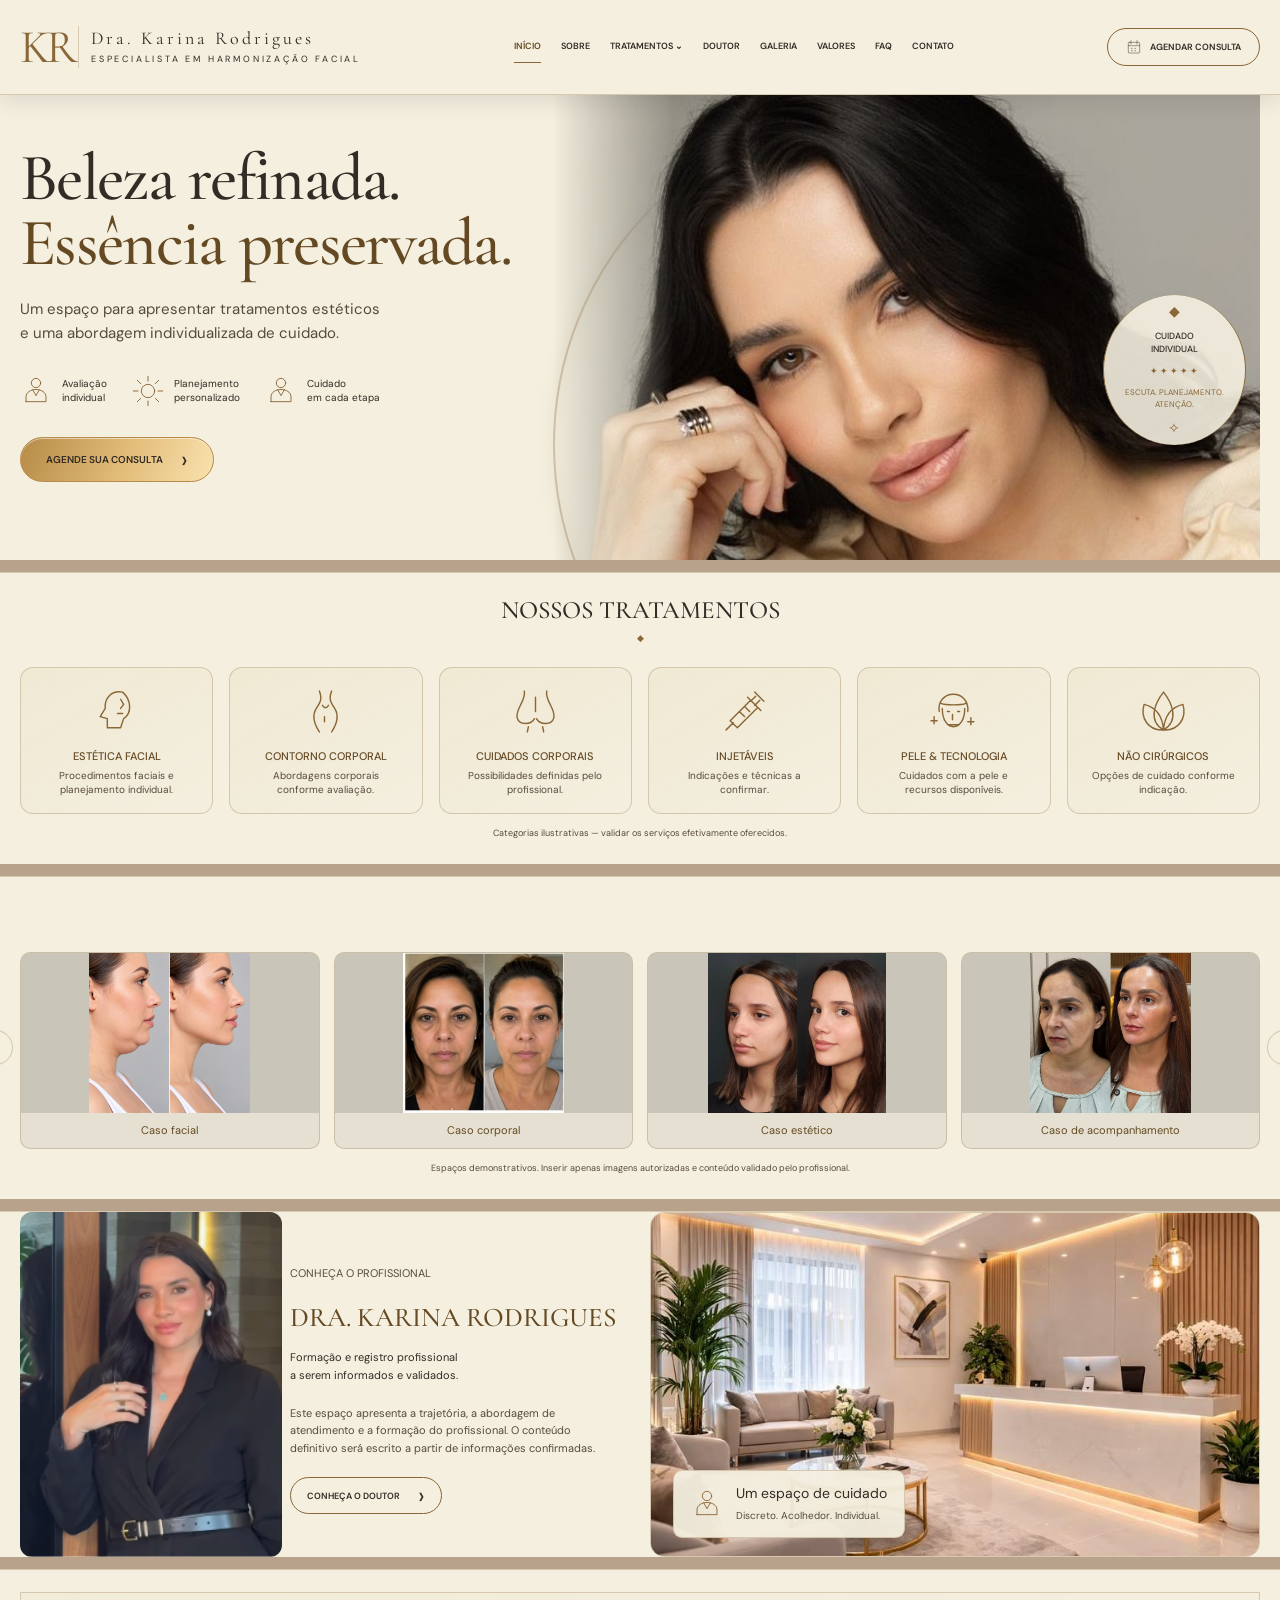
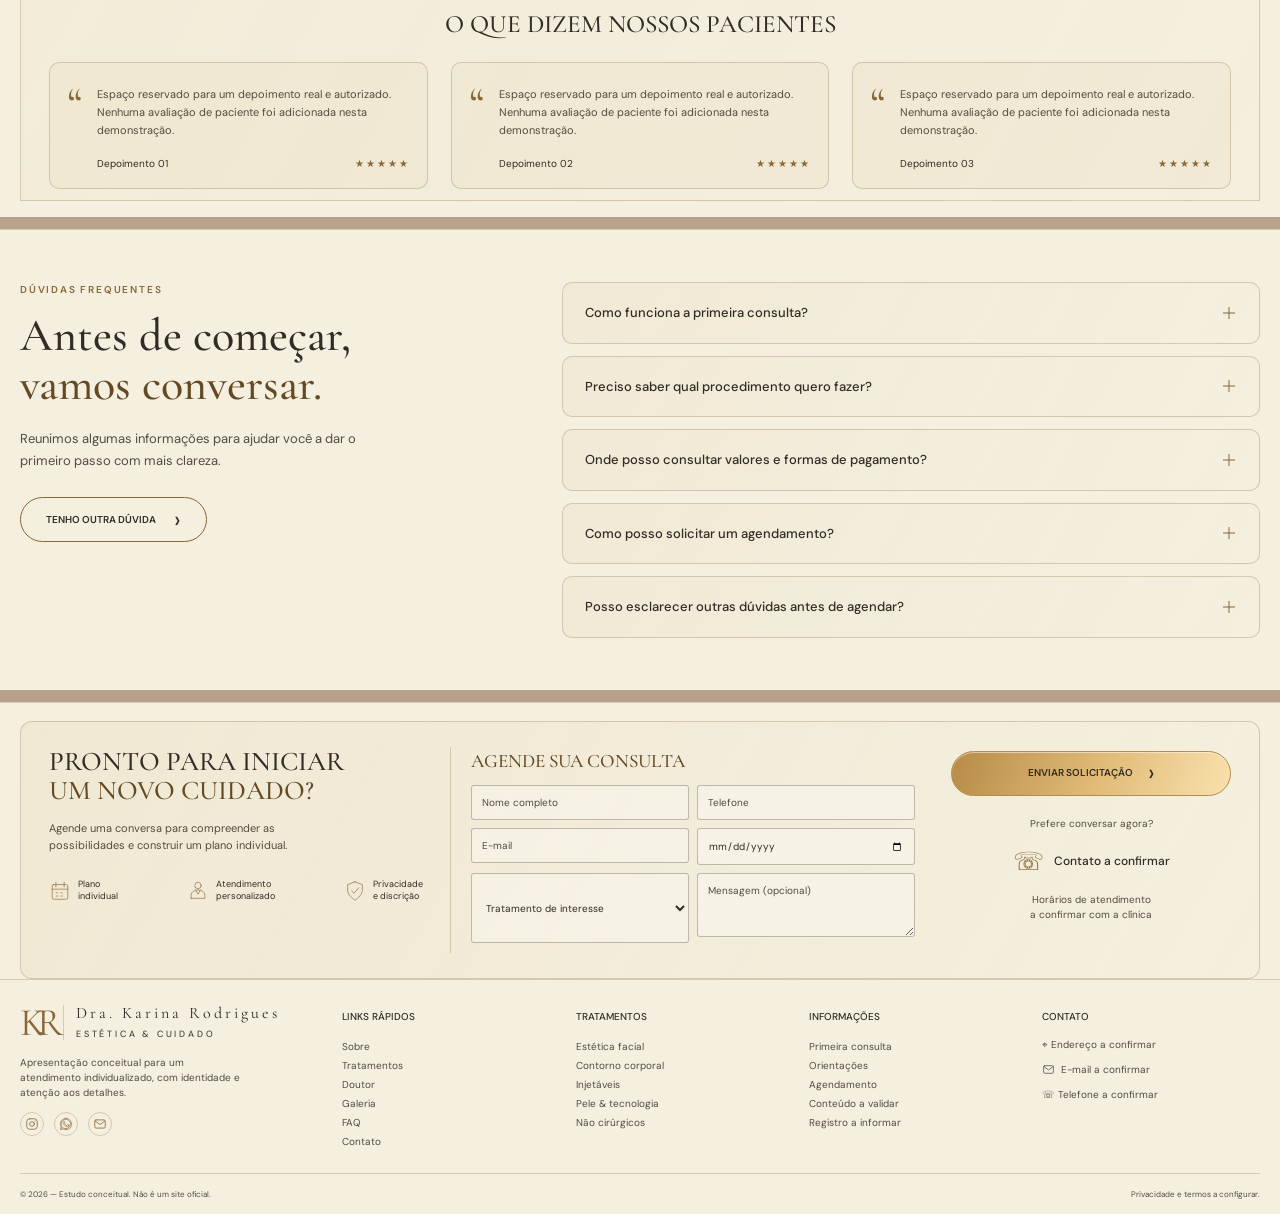
==== index.html @ 795fff42 "Add files via upload" ====
<!doctype html>
<html lang="pt-BR">
<head>
<meta charset="utf-8"><meta name="viewport" content="width=device-width, initial-scale=1">
<meta name="description" content="Estudo conceitual de página para clínica de estética."><meta name="theme-color" content="#2D3341">
<title>Dra. Karina Rodrigues — Estudo conceitual</title>
<link rel="preconnect" href="https://fonts.googleapis.com"><link rel="preconnect" href="https://fonts.gstatic.com" crossorigin>
<link href="https://fonts.googleapis.com/css2?family=Cormorant+Garamond:wght@400;500;600&family=DM+Sans:wght@400;500;600;700&display=swap" rel="stylesheet">
<link rel="stylesheet" href="style.css"><script src="script.js" defer></script>
</head>
<body>
    <div class="loader" id="loader" role="status" aria-live="polite">
  <div class="loader-inner">
    <span class="loader-monogram">K R</span>
    <p class="loader-name">Dra. Karina Rodrigues</p>
    <p class="loader-sub">Estética & Cuidado</p>
    <div class="loader-line" aria-hidden="true"><i></i></div>
    <p class="loader-sr">Carregando página</p>
  </div>
</div>
<svg class="svg-library" xmlns="http://www.w3.org/2000/svg" aria-hidden="true"><defs>
<symbol id="i-face" viewBox="0 0 48 48"><path d="M30 5c-11-2-18 6-17 16l-5 8 7 2v9h13l3-9c8-5 8-18-1-26Z"/><path d="m28 12 3 5-3 4m-3 5h5"/></symbol>
<symbol id="i-body" viewBox="0 0 48 48"><path d="M18 4c3 8 1 11-3 17-5 8-1 17 3 23M30 4c-3 8-1 11 3 17 5 8 1 17-3 23M21 18c2 3 4 3 6 0M23 29v5"/></symbol>
<symbol id="i-breast" viewBox="0 0 48 48"><path d="M13 4c2 9-9 18-7 26 2 8 14 7 17 1M35 4c-2 9 9 18 7 26-2 8-14 7-17 1M24 10v14M17 39l-1 5m15-5 1 5"/></symbol>
<symbol id="i-inject" viewBox="0 0 48 48"><path d="m10 33 20-20 7 7-20 20-7-7Zm-4 9 7-7M27 10l13 13M34 5l9 9m-8-5-5 5m9-1-5 5M19 24l5 5m0-10 5 5"/></symbol>
<symbol id="i-skin" viewBox="0 0 48 48"><path d="M10 24C7 2 40 1 38 24M12 16c4 2 20 2 24 0M13 21c0 24 22 24 22 0M18 24h2m8 0h2m-7 3v5m-4 5h10M5 29v7m-3-3h6m33-3v7m-3-3h6"/></symbol>
<symbol id="i-lotus" viewBox="0 0 48 48"><path d="M24 42C8 33 16 15 24 5c8 10 16 28 0 37ZM24 42C9 43 1 30 5 17c12 3 18 11 19 25Zm0 0c15 1 23-12 19-25-12 3-18 11-19 25Z"/></symbol>
<symbol id="i-person" viewBox="0 0 48 48"><circle cx="24" cy="12" r="7"/><path d="M9 40v-7c0-15 30-15 30 0v7H9Zm10-18 5 9 5-9"/></symbol>
<symbol id="i-tech" viewBox="0 0 48 48"><circle cx="24" cy="24" r="10"/><path d="M24 2v7m0 30v7M2 24h7m30 0h7M8 8l5 5m22 22 5 5M8 40l5-5m22-22 5-5"/></symbol>
<symbol id="i-shield" viewBox="0 0 48 48"><path d="m24 4 16 6v13c0 11-16 21-16 21S8 34 8 23V10l16-6Z"/><path d="m17 24 5 5 10-12"/></symbol>
<symbol id="i-calendar" viewBox="0 0 48 48"><rect x="7" y="10" width="34" height="32" rx="3"/><path d="M15 5v10m18-10v10M7 20h34m-25 8h3m7 0h3m-13 7h3m7 0h3"/></symbol>
</defs></svg>
<header class="header"><div class="container header-inner">
<a class="brand" href="#inicio"><span class="monogram">K R</span><span>Dra. Karina Rodrigues<small>ESPECIALISTA EM HARMONIZAÇÃO FACIAL</small></span></a>
<button class="menu-toggle" aria-expanded="false" aria-controls="main-nav" aria-label="Abrir menu">☰</button>
<nav id="main-nav" aria-label="Principal"><a class="active" href="#inicio">Início</a><a href="#sobre">Sobre</a><a href="#tratamentos">Tratamentos <span>⌄</span></a><a href="#sobre">Doutor</a><a href="#resultados">Galeria</a><a href="#consulta">Valores</a><a href="#faq">FAQ</a><a href="#consulta">Contato</a></nav>
<a href="#consulta" class="button outline header-button"><svg><use href="#i-calendar"/></svg>Agendar consulta</a>
</div></header>
<main>
<section class="hero" id="inicio"><div class="container hero-inner">
<div class="hero-copy reveal reveal-left"><h1>Beleza refinada.<br><span>Essência preservada.</span></h1><p>Um espaço para apresentar tratamentos estéticos e uma abordagem individualizada de cuidado.</p>
<div class="hero-benefits"><div><svg><use href="#i-person"/></svg><span>Avaliação<br>individual</span></div><div><svg><use href="#i-tech"/></svg><span>Planejamento<br>personalizado</span></div><div><svg><use href="#i-person"/></svg><span>Cuidado<br>em cada etapa</span></div></div>
<a class="button gold" href="#consulta">Agende sua consulta <span>›</span></a></div>
<div class="hero-visual reveal reveal-right"><div class="hero-ring"></div><div class="image-placeholder hero-placeholder"><br><small></small></div><img class="asset hero-photo" src="src/karina.jpg" alt="Retrato de apresentação da clínica" fetchpriority="high"><div class="hero-seal"><span>◆</span><strong>CUIDADO<br>INDIVIDUAL</strong><i>✦ ✦ ✦ ✦ ✦</i><small>ESCUTA. PLANEJAMENTO.<br>ATENÇÃO.</small><span>✧</span></div></div>
</div></section>
<section class="treatments section-shell" id="tratamentos"><div class="container"><h2 class="section-title reveal reveal-down">Nossos tratamentos <span>◆</span></h2><div class="treatment-grid">
<a class="treatment-card reveal reveal-up" style="--delay: 0s" ... href="#consulta"><svg><use href="#i-face"/></svg><h3>Estética facial</h3><p>Procedimentos faciais e planejamento individual.</p></a><a class="treatment-card reveal reveal-up" style="--delay: 0.08s" ...href="#consulta"><svg><use href="#i-body"/></svg><h3>Contorno corporal</h3><p>Abordagens corporais conforme avaliação.</p></a><a class="treatment-card reveal reveal-up" style="--delay: 0.16s" ...href="#consulta"><svg><use href="#i-breast"/></svg><h3>Cuidados corporais</h3><p>Possibilidades definidas pelo profissional.</p></a><a class="treatment-card reveal reveal-up" style="--delay: 0.24s" ... href="#consulta"><svg><use href="#i-inject"/></svg><h3>Injetáveis</h3><p>Indicações e técnicas a confirmar.</p></a><a class="treatment-card reveal reveal-up" style="--delay: 0.32s" ...href="#consulta"><svg><use href="#i-skin"/></svg><h3>Pele & tecnologia</h3><p>Cuidados com a pele e recursos disponíveis.</p></a><a class="treatment-card reveal reveal-up" style="--delay: 0.4s" ...href="#consulta"><svg><use href="#i-lotus"/></svg><h3>Não cirúrgicos</h3><p>Opções de cuidado conforme indicação.</p></a></div><p class="demo-caption">Categorias ilustrativas — validar os serviços efetivamente oferecidos.</p></div></section>
<section class="results section-shell" id="resultados"><div class="container"><h2 class="section-title reveal reveal-down">Resultados reais. Cuidado individual.</h2><div class="gallery-wrap"><button class="slider-arrow prev" data-gallery="-1" aria-label="Resultados anteriores">‹</button><div class="results-track" id="results-track">
<figure class="result-card"><div class="result-media"><div class="image-placeholder"><small></small></div><img class="asset" src="src/resultado-1.jpg" alt="Espaço reservado para comparação autorizada do caso 1" loading="lazy"></div><figcaption>Caso facial</figcaption></figure><figure class="result-card"><div class="result-media"><div class="image-placeholder"><small></small></div><img class="asset" src="src/resultado-2.jpg" alt="Espaço reservado para comparação autorizada do caso 2" loading="lazy"></div><figcaption>Caso corporal</figcaption></figure><figure class="result-card"><div class="result-media"><div class="image-placeholder"><small></small></div><img class="asset" src="src/resultado-3.jpg" alt="Espaço reservado para comparação autorizada do caso 3" loading="lazy"></div><figcaption>Caso estético</figcaption></figure><figure class="result-card"><div class="result-media"><div class="image-placeholder"><small></small></div><img class="asset" src="src/resultado-5.jpg" alt="Espaço reservado para comparação autorizada do caso 4" loading="lazy"></div><figcaption>Caso de acompanhamento</figcaption></figure></div><button class="slider-arrow next" data-gallery="1" aria-label="Próximos resultados">›</button></div><p class="results-note">Espaços demonstrativos. Inserir apenas imagens autorizadas e conteúdo validado pelo profissional.</p></div></section>
<section class="doctor section-shell" id="sobre"><div class="container doctor-grid"><div class="doctor-profile reveal reveal-left"><div class="doctor-photo-wrap"><div class="image-placeholder"><small></small></div><img class="asset doctor-photo" src="src/karina2.png" alt="Retrato do profissional" loading="lazy"></div><div class="doctor-copy"><p class="eyebrow">Conheça o profissional</p><h2>Dra. Karina Rodrigues</h2><p class="credentials">Formação e registro profissional<br>a serem informados e validados.</p><p>Este espaço apresenta a trajetória, a abordagem de atendimento e a formação do profissional. O conteúdo definitivo será escrito a partir de informações confirmadas.</p><a class="button outline" href="#consulta">Conheça o doutor <span>›</span></a></div></div><div class="clinic-photo-wrap reveal reveal-right"><div class="image-placeholder"><small></small></div><img class="asset clinic-photo" src="src/amb2.jpg" alt="Ambiente da clínica" loading="lazy"><div class="clinic-caption"><svg><use href="#i-person"/></svg><div><strong>Um espaço de cuidado</strong><span>Discreto. Acolhedor. Individual.</span></div></div></div></div></section>
<section class="testimonials section-shell" id="depoimentos"><div class="container"><div class="testimonials-panel reveal reveal-up"><h2 class="section-title">O que dizem nossos pacientes</h2><div class="testimonial-grid" id="testimonial-track">
<article class="testimonial-card"><span class="quote">“</span><div><p>Espaço reservado para um depoimento real e autorizado. Nenhuma avaliação de paciente foi adicionada nesta demonstração.</p><footer><span>Depoimento 01</span><span class="stars" aria-label="Elemento visual ilustrativo">★★★★★</span></footer></div></article><article class="testimonial-card"><span class="quote">“</span><div><p>Espaço reservado para um depoimento real e autorizado. Nenhuma avaliação de paciente foi adicionada nesta demonstração.</p><footer><span>Depoimento 02</span><span class="stars" aria-label="Elemento visual ilustrativo">★★★★★</span></footer></div></article><article class="testimonial-card"><span class="quote">“</span><div><p>Espaço reservado para um depoimento real e autorizado. Nenhuma avaliação de paciente foi adicionada nesta demonstração.</p><footer><span>Depoimento 03</span><span class="stars" aria-label="Elemento visual ilustrativo">★★★★★</span></footer></div></article></div><div class="slider-dots" aria-label="Navegação dos depoimentos"><button class="selected" data-slide="0" aria-label="Depoimento 1" aria-pressed="true"></button><button data-slide="1" aria-label="Depoimento 2" aria-pressed="false"></button><button data-slide="2" aria-label="Depoimento 3" aria-pressed="false"></button></div></div></div></section>
<section
  class="faq-section section-shell"
  id="faq"
  aria-labelledby="faq-title">
  <div class="container faq-layout">
    <div class="faq-intro reveal reveal-left">
      <p class="faq-eyebrow">Dúvidas frequentes</p>
      <h2 id="faq-title">
        Antes de começar,<br>
        <span>vamos conversar.</span>
      </h2>
      <p class="faq-description">
        Reunimos algumas informações para ajudar você
        a dar o primeiro passo com mais clareza.
      </p>
      <a class="button outline" href="#consulta">
        Tenho outra dúvida
        <span aria-hidden="true">›</span>
      </a>
    </div>
    <div class="faq-list reveal reveal-right">
      <details class="faq-item">
        <summary>
          <span>Como funciona a primeira consulta?</span>
          <span class="faq-icon" aria-hidden="true"></span>
        </summary>
        <div class="faq-answer">
        <p>A primeira consulta é o momento de conversar sobre suas
        expectativas, esclarecer dúvidas e avaliar as possibilidades
        de atendimento. As orientações e eventuais indicações são
        definidas individualmente pelo profissional.</p>
        </div>
      </details>
      <details class="faq-item">
        <summary>
          <span>Preciso saber qual procedimento quero fazer?</span>
          <span class="faq-icon" aria-hidden="true"></span>
        </summary>
        <div class="faq-answer">
        <p>Você pode começar contando o que gostaria de entender ou
        quais são suas principais dúvidas. Não é necessário escolher
        um procedimento antes de conversar com o profissional.</p>
        </div>
      </details>
      <details class="faq-item">
        <summary>
          <span>Onde posso consultar valores e formas de pagamento?</span>
          <span class="faq-icon" aria-hidden="true"></span>
        </summary>
        <div class="faq-answer">
        <p>Entre em contato para consultar as informações de atendimento,
        os valores e as condições disponíveis. Quando houver indicação
        de tratamento, o planejamento e o orçamento devem ser
        apresentados antes da contratação.</p>
        </div>
      </details>
      <details class="faq-item">
        <summary>
          <span>Como posso solicitar um agendamento?</span>
          <span class="faq-icon" aria-hidden="true"></span>
        </summary>
        <div class="faq-answer">
        <p>Preencha o formulário abaixo para preparar sua solicitação
        de contato. A data e o horário dependem da disponibilidade
        e da confirmação do atendimento.</p>
        </div>
      </details>
      <details class="faq-item">
        <summary>
          <span>Posso esclarecer outras dúvidas antes de agendar?</span>
          <span class="faq-icon" aria-hidden="true"></span>
        </summary>
        <div class="faq-answer">
        <p>Use o campo de mensagem do formulário para informar o que
        gostaria de esclarecer. Questões que exigem avaliação
        individual devem ser conversadas diretamente com o profissional.</p>
        </div>
      </details>
    </div>
  </div></section>
<section class="consultation section-shell" id="consulta"><div class="container"><div class="consultation-panel reveal reveal-up"><div class="consultation-copy"><h2>Pronto para iniciar<br><span>um novo cuidado?</span></h2><p>Agende uma conversa para compreender as possibilidades e construir um plano individual.</p><div class="consultation-benefits"><span><svg><use href="#i-calendar"/></svg>Plano<br>individual</span><span><svg><use href="#i-person"/></svg>Atendimento<br>personalizado</span><span><svg><use href="#i-shield"/></svg>Privacidade<br>e discrição</span></div></div><form id="consultation-form"><h3>Agende sua consulta</h3><div class="form-grid"><label><span>Nome completo</span><input name="nome" placeholder="Nome completo" autocomplete="name" required></label><label><span>Telefone</span><input name="telefone" type="tel" placeholder="Telefone" autocomplete="tel" required></label><label><span>E-mail</span><input name="email" type="email" placeholder="E-mail" autocomplete="email"></label><label><span>Data preferida</span><input name="data" type="date" aria-label="Data preferida"></label><label><span>Interesse</span><select name="interesse"><option value="">Tratamento de interesse</option><option>Avaliação inicial</option><option>Estética facial</option><option>Cuidados corporais</option><option>Cuidados com a pele</option></select></label><label><span>Mensagem</span><textarea name="mensagem" placeholder="Mensagem (opcional)" rows="2"></textarea></label></div><p class="form-status" id="form-status" role="status"></p></form><div class="consultation-action"><button class="button gold" type="submit" form="consultation-form">Enviar solicitação <span>›</span></button><p>Prefere conversar agora?</p><div class="phone-display"><span>☏</span><strong>Contato a confirmar</strong></div><small>Horários de atendimento<br>a confirmar com a clínica</small></div></div></div></section>
</main>
<footer class="site-footer" id="informacoes"><div class="container footer-grid"><div class="footer-brand"><a class="brand" href="#inicio"><span class="monogram">K.R</span><span>Dra. Karina Rodrigues<small>ESTÉTICA & CUIDADO</small></span></a><p>Apresentação conceitual para um atendimento individualizado, com identidade e atenção aos detalhes.</p>
    <div class="social-list">
  <span aria-label="Instagram">
    <svg viewBox="0 0 24 24" fill="none" stroke="currentColor" stroke-width="1.2" aria-hidden="true">
      <rect x="3" y="3" width="18" height="18" rx="5"></rect>
      <circle cx="12" cy="12" r="4"></circle>
      <circle cx="17.2" cy="6.8" r="1" fill="currentColor" stroke="none"></circle>
    </svg>
  </span>

  <span aria-label="WhatsApp">
    <svg viewBox="0 0 32 32" fill="currentColor" stroke="none" aria-hidden="true">
      <path d="M16.02 3C8.84 3 3 8.84 3 16.02c0 2.3.6 4.55 1.74 6.53L3 29l6.64-1.7A13 13 0 1 0 16.02 3Zm0 23.65c-2.08 0-4.1-.56-5.86-1.62l-.42-.25-3.94 1.01 1.05-3.84-.28-.45a10.62 10.62 0 1 1 9.45 5.15Zm5.82-7.96c-.32-.16-1.9-.94-2.2-1.05-.3-.11-.52-.16-.74.16-.22.32-.85 1.05-1.04 1.27-.19.21-.39.24-.71.08-1.91-.96-3.17-1.71-4.43-3.88-.33-.57.33-.53.95-1.77.11-.22.06-.41-.03-.57-.08-.16-.74-1.78-1.01-2.43-.27-.65-.54-.56-.74-.57h-.63c-.22 0-.57.08-.87.41-.3.32-1.14 1.11-1.14 2.7s1.17 3.13 1.33 3.35c.16.21 2.3 3.51 5.57 4.92.78.34 1.39.54 1.86.69.78.25 1.49.21 2.05.13.63-.09 1.9-.78 2.17-1.54.27-.76.27-1.42.19-1.55-.08-.14-.3-.22-.62-.38Z"/>
    </svg>
  </span>

  <span aria-label="E-mail">
    <svg viewBox="0 0 24 24" fill="none" stroke="currentColor" stroke-width="1.2" aria-hidden="true">
      <rect x="3" y="5" width="18" height="14" rx="2"></rect>
      <path d="M4 7l8 6 8-6"></path>
    </svg>
  </span>
</div></div><div><h3>Links rápidos</h3><a href="#sobre">Sobre</a><a href="#tratamentos">Tratamentos</a><a href="#sobre">Doutor</a><a href="#resultados">Galeria</a><a href="#faq">FAQ</a><a href="#consulta">Contato</a></div><div><h3>Tratamentos</h3><a href="#tratamentos">Estética facial</a><a href="#tratamentos">Contorno corporal</a><a href="#tratamentos">Injetáveis</a><a href="#tratamentos">Pele & tecnologia</a><a href="#tratamentos">Não cirúrgicos</a></div><div><h3>Informações</h3><a href="#consulta">Primeira consulta</a><a href="#consulta">Orientações</a><a href="#consulta">Agendamento</a><span>Conteúdo a validar</span><span>Registro a informar</span></div><div>
  <h3>Contato</h3>
  <p>⌖ Endereço a confirmar</p>
  <p class="footer-email">
    <svg
      viewBox="0 0 24 24"
      fill="none"
      stroke="currentColor"
      stroke-width="1.2"
      aria-hidden="true">
      <rect x="3" y="5" width="18" height="14" rx="2"></rect>
      <path d="M4 7l8 6 8-6"></path>
    </svg>
    E-mail a confirmar
  </p>
  <p>☏ Telefone a confirmar</p>
</div></div><div class="container footer-bottom"><span>© <span id="year"></span> — Estudo conceitual. Não é um site oficial.</span><span>Privacidade e termos a configurar.</span></div></footer>
<button id="back-to-top" class="back-to-top" aria-label="Voltar ao topo">↑</button>
</body></html>
---- style.css ----
:root {
  /* Fundos */
  --dark: #F4EFDF;
  --gap: #B8A28B;
  /* Textos */
  --text: #332B25;
  --muted: #574A3F;
  /* Dourado para ícones, bordas e detalhes */
  --gold: #8A6737;
  --gold-light: #654923;
  --line: rgba(138, 103, 55, 0.28);
  /* Tipografia */
  --serif: "Cormorant Garamond", Georgia, serif;
  --sans: "DM Sans", Arial, sans-serif;
  /* Gradiente dourado original dos botões */
  --gold-gradient: linear-gradient(
    110deg,
    #b78b48 0%,
    #e2bc79 28%,
    #f7dfaa 50%,
    #d5ad6e 74%,
    #b98f4e 100%
  );
}
*{box-sizing:border-box}html{scroll-behavior:smooth;scroll-padding-top:90px}body{margin:0;background:var(--gap);color:var(--text);font:14px/1.5 var(--sans)}a{color:inherit;text-decoration:none}button,input,textarea,select{font:inherit}button,a{-webkit-tap-highlight-color:transparent}button{cursor:pointer}img{display:block;max-width:100%}h1,h2,h3,p,figure{margin:0}h1,h2,h3{font-family:var(--serif);font-weight:500}button:focus-visible,a:focus-visible,input:focus-visible,select:focus-visible,textarea:focus-visible{outline:2px solid var(--gold-light);outline-offset:4px}.container {width: min(1260px, calc(100% - 40px)); margin-inline: auto;}.svg-library{position:absolute;width:0;height:0;overflow:hidden}svg{width:32px;height:32px;fill:none;stroke:currentColor;stroke-width:1.4;stroke-linecap:round;stroke-linejoin:round}.header {position: sticky; top: 0; z-index: 100; background: var(--dark); border-bottom: 1px solid var(--line); box-shadow: 0 6px 22px rgba(0, 0, 0, 0.1);}.header-inner{min-height:94px;display:flex;align-items:center;justify-content:space-between;gap:25px}.brand{display:flex;align-items:center;gap:12px;flex-shrink:0}.brand>span:last-child{font-family:var(--serif);font-size:18px;letter-spacing:3px;line-height:1.1}.brand small{display:block;margin-top:5px;font:9px var(--sans);letter-spacing:2.8px}.monogram{font:47px/.9 var(--serif);letter-spacing:-8px;color:var(--gold);padding-right:8px;border-right:1px solid var(--line)}nav{display:flex;gap:20px;align-items:center}nav a{position:relative;white-space:nowrap;font-size:9px;font-weight:600;text-transform:uppercase}nav a.active,nav a:hover{color:var(--gold-light)}nav a.active::after{content:"";position:absolute;left:0;right:0;bottom:-9px;height:1px;background:var(--gold)}.button{display:inline-flex;gap:18px;align-items:center;justify-content:center;min-height:45px;padding:12px 25px;border:1px solid var(--gold);border-radius:50px;font:600 10px/1.2 var(--sans);text-transform:uppercase;transition:box-shadow .25s,transform .25s,background-position .4s}.button span{font:24px/10px var(--sans)}.button svg{width:16px;height:16px}.button.gold{background:var(--gold-gradient);background-size:200% 100%;color:#262c39;box-shadow:inset 0 1px 0 rgba(255,255,255,.35)}.button.gold:hover{background-position:100% 0;box-shadow:0 5px 18px rgba(199,166,83,.22);transform:translateY(-2px)}.button.outline{background:transparent;color:var(--text);border-color:#bda273}.button.outline:hover{color:var(--gold-light);box-shadow:0 0 14px rgba(199,166,83,.12)}.header-button{font-size:9px;min-height:38px;padding:9px 18px;white-space:nowrap;gap:8px}.menu-toggle{display:none}.hero{background:var(--dark);overflow:hidden}.hero-inner{position:relative;min-height:465px;display:grid;grid-template-columns:46% 54%;align-items:center}.hero-copy{position:relative;z-index:3;padding:30px 0 58px}.hero h1{font-size:clamp(45px,5.2vw,73px);line-height:.98;letter-spacing:-1.7px}.hero h1 span{color:#e0be82}.hero-copy>p{max-width:370px;margin-top:22px;color:var(--muted);font-size:15px;line-height:1.6}.hero-benefits{display:flex;gap:25px;margin:30px 0}.hero-benefits>div{display:flex;gap:10px;align-items:center;font-size:10px;line-height:1.4}.hero-benefits svg{color:var(--gold);flex-shrink:0}.hero-visual{position:absolute;right:0;bottom:0;width:57%;height:100%;isolation:isolate}.hero-ring{position:absolute;width:95%;aspect-ratio:1;top:3%;left:0;border:2px solid rgba(199,166,83,.34);border-radius:50%;box-shadow:0 0 18px rgba(199,166,83,.16),inset 0 0 18px rgba(199,166,83,.12)}.hero-photo{position:absolute;inset:0;width:100%;height:100%;object-fit:cover;object-position:center 30%;z-index:1;mask-image:linear-gradient(90deg,transparent,#000 17%)}.hero-seal{position:absolute;right:2%;top:43%;z-index:2;width:143px;height:150px;display:flex;flex-direction:column;align-items:center;justify-content:center;gap:8px;text-align:center;border-left:1px solid var(--gold);border-right:1px solid var(--gold);border-radius:50%;background:rgba(45,51,65,.5)}.hero-seal strong{font-size:9px;font-weight:500}.hero-seal i{font-size:9px;color:var(--gold);font-style:normal}.hero-seal small{font-size:8px;color:var(--gold)}.hero-seal>span{color:var(--gold)}.section-shell{background:var(--dark);margin-top:12px;padding:24px 0;border-top:1px solid var(--line)}.section-title{text-align:center;text-transform:uppercase;font-size:25px;line-height:1.1;margin-bottom:23px}.section-title>span{display:block;font:9px var(--sans);color:var(--gold);margin-top:7px}.treatment-grid{display:grid;grid-template-columns:repeat(6,minmax(0,1fr));gap:16px}.treatment-card{padding:19px 12px 16px;border:1px solid var(--line);border-radius:13px;text-align:center;background:linear-gradient(150deg,rgba(199,166,83,.08),rgba(255,255,255,.015));transition:transform .25s,box-shadow .25s}.treatment-card:hover{transform:translateY(-5px);box-shadow:0 12px 24px rgba(0,0,0,.15)}.treatment-card svg{width:49px;height:49px;color:var(--gold);margin-bottom:7px}.treatment-card h3{font:500 11px var(--sans);color:#ecd3a2;text-transform:uppercase;margin-bottom:6px}.treatment-card p{font-size:10px;line-height:1.4;color:var(--muted);max-width:150px;margin:auto}.demo-caption,.results-note{text-align:center;font-size:9px;color:#bec1c9;margin-top:13px}.gallery-wrap{position:relative}.results-track{display:grid;grid-auto-flow:column;grid-auto-columns:calc((100% - 42px)/4);gap:14px;overflow-x:auto;scroll-snap-type:x mandatory;scrollbar-width:none}.results-track::-webkit-scrollbar{display:none}.result-card{overflow:hidden;border:1px solid var(--line);border-radius:10px;scroll-snap-align:start;background:rgba(0,0,0,.06)}.result-media{position:relative;aspect-ratio:1.85}.result-media img{width:100%;height:100%;object-fit:contain;position:relative;z-index:1}.result-card figcaption{text-align:center;font-size:11px;color:#ecd3a2;padding:9px}.slider-arrow{position:absolute;z-index:3;top:40%;width:35px;height:35px;border-radius:50%;border:1px solid var(--line);background:var(--dark);color:var(--gold);font-size:26px;line-height:1}.slider-arrow.prev{left:-42px}.slider-arrow.next{right:-42px}.doctor{padding:0}.doctor-grid{display:grid;grid-template-columns:1fr 1fr;gap:20px;align-items:stretch}.doctor-profile{display:grid;grid-template-columns:43% 57%;min-height:345px}.doctor-photo-wrap{position:relative;min-height:345px}.doctor-photo{position:absolute;width:100%;height:100%;object-fit:contain;object-position:bottom}.doctor-copy{padding:40px 12px 30px 8px;align-self:center}.eyebrow{font-size:10px;text-transform:uppercase;margin-bottom:11px}.doctor-copy h2{font-size:27px;color:#e3c48b;line-height:1.1;text-transform:uppercase;margin-bottom:17px}.doctor-copy p{font-size:11px;line-height:1.6;color:var(--muted);margin-bottom:20px}.doctor-copy .credentials{color:var(--text)}.doctor-copy .button{font-size:9px;padding:10px 16px;min-height:37px}.clinic-photo-wrap{position:relative;min-height:345px;overflow:hidden;border-radius:14px;border:1px solid var(--line)}.clinic-photo{width:100%;height:100%;position:absolute;object-fit:cover}.clinic-caption{position:absolute;left:22px;bottom:18px;z-index:3;display:flex;gap:13px;align-items:center;padding:12px 17px;background:rgba(45,51,65,.88);border:1px solid var(--line);border-radius:9px}.clinic-caption svg{color:var(--gold)}.clinic-caption strong{display:block;font-size:14px;font-weight:400}.clinic-caption span{font-size:10px;color:var(--muted)}.testimonials{padding:22px 0 16px}.testimonials-panel{border:1px solid var(--line);padding:18px 28px 11px;background:linear-gradient(120deg,rgba(199,166,83,.045),transparent)}.testimonial-grid{display:grid;grid-template-columns:repeat(3,minmax(0,1fr));gap:23px}.testimonial-card{display:flex;gap:14px;padding:22px 17px 17px;border:1px solid var(--line);border-radius:10px;background:rgba(199,166,83,.055)}.quote{font:46px/.8 var(--serif);color:var(--gold)}.testimonial-card p{font-size:11px;line-height:1.65;margin-bottom:17px;color:var(--muted)}.testimonial-card footer{display:flex;flex-wrap:wrap;justify-content:space-between;gap:10px;font-size:10px}.stars{color:#dfb16b;letter-spacing:2px}.slider-dots{display:flex;justify-content:center;gap:9px;margin-top:15px}
.slider-dots[hidden] { display: none;}.slider-dots button{padding:0;width:9px;height:9px;border-radius:50%;border:0;background:#777a81}.slider-dots .selected{background:var(--text)}.consultation{padding:18px 0 0}.consultation-panel{display:grid;grid-template-columns:34% 41% 25%;border:1px solid var(--line);border-radius:12px;padding:25px 28px;gap:0;background:linear-gradient(120deg,rgba(199,166,83,.08),transparent)}.consultation-copy{padding-right:27px;border-right:1px solid var(--line)}.consultation-copy h2{font-size:27px;line-height:1.08;text-transform:uppercase;margin-bottom:15px}.consultation-copy h2 span{color:#e3c48b}.consultation-copy>p{max-width:280px;font-size:11px;color:var(--muted)}.consultation-benefits{display:flex;justify-content:space-between;gap:8px;margin-top:26px}.consultation-benefits span{display:flex;gap:7px;align-items:center;font-size:9px;line-height:1.3}.consultation-benefits svg{width:22px;height:22px;color:var(--gold);flex-shrink:0}form{padding:0 20px}form h3{font-size:19px;color:#e3c48b;text-transform:uppercase;margin-bottom:10px}.form-grid{display:grid;grid-template-columns:1fr 1fr;gap:8px}label{min-width:0}label>span{position:absolute;width:1px;height:1px;overflow:hidden;clip-path:inset(50%)}input,select,textarea{width:100%;min-width:0;border:1px solid rgba(231,228,223,.22);border-radius:3px;background:rgba(0,0,0,.055);color:var(--text);padding:9px 10px;font-size:10px;min-height:35px;resize:vertical;color-scheme:dark}input::placeholder,textarea::placeholder{color:#c1c3ca}option{background:var(--dark)}textarea{min-height:64px}.form-grid label:has(select){align-self:stretch}.form-grid select{height:100%}.consultation-action{text-align:center;padding-left:16px;padding-top:4px}.consultation-action .button{width:100%;font-size:10px;padding:13px;gap:15px}.consultation-action>p{font-size:10px;color:var(--muted);margin:20px 0 12px}.phone-display{display:flex;align-items:center;justify-content:center;gap:10px}.phone-display>span{font-size:25px;color:var(--gold)}.phone-display strong{font-size:12px;font-weight:500}.consultation-action small{display:block;margin-top:12px;font-size:10px;color:var(--muted)}.form-status{font-size:10px;color:var(--gold-light);margin-top:10px}.site-footer{background:var(--dark);border-top:1px solid var(--line);padding-top:25px}.footer-grid{display:grid;grid-template-columns:1.45fr 1fr 1fr 1fr 1.1fr;gap:35px}.footer-brand .brand>span:last-child{font-size:16px}.footer-brand .brand .monogram{font-size:39px}.footer-brand>p{font-size:10px;max-width:225px;color:var(--muted);margin-top:15px}.social-list{display:flex;gap:10px;margin-top:12px}.footer-grid h3{font:500 10px var(--sans);text-transform:uppercase;margin:5px 0 14px}.footer-grid>div>a:not(.brand),.footer-grid>div>span{display:block;font-size:10px;color:var(--muted);line-height:1.9}.footer-grid>div>p:not(.footer-brand p){font-size:10px;color:var(--muted);margin-bottom:10px}.footer-bottom{display:flex;justify-content:space-between;gap:20px;font-size:8px;color:#b9bdc6;border-top:1px solid var(--line);padding:14px 0;margin-top:22px}.back-to-top{position:fixed;right:18px;bottom:18px;z-index:25;width:39px;height:39px;border:1px solid var(--gold);border-radius:50%;background:var(--dark);color:var(--gold-light);opacity:0;visibility:hidden;transition:opacity .25s}.back-to-top.visible{opacity:1;visibility:visible}.asset{position:relative;z-index:1}.asset.hero-photo,.asset.doctor-photo,.asset.clinic-photo{position:absolute}.asset.missing{display:none}
@media(min-width:1500px){.hero-inner{min-height:520px}}
@media(max-width:1150px){.container{width:calc(100% - 48px)}nav{gap:11px}nav a{font-size:8px}.header-inner{gap:14px}.brand>span:last-child{font-size:14px;letter-spacing:2px}.header-button{padding:8px 12px;font-size:8px}.hero-benefits{gap:15px}.hero-benefits svg{width:26px}.slider-arrow.prev{left:-17px}.slider-arrow.next{right:-17px}.consultation-panel{padding:22px 18px}.consultation-benefits{flex-wrap:wrap}.doctor-copy h2{font-size:23px}.footer-grid{gap:20px}}
@media(max-width:900px){.header-inner{min-height:80px;flex-wrap:wrap}.menu-toggle{display:block;margin-left:auto;border:1px solid var(--line);border-radius:5px;background:transparent;color:var(--gold);font-size:20px}.header nav{display:none;order:5;width:100%;padding-bottom:20px;flex-wrap:wrap;gap:20px}.header nav.open{display:flex}.header nav a{font-size:11px}.hero-inner{min-height:440px;grid-template-columns:52% 48%}.hero-visual{width:52%}.hero-seal{display:none}.hero h1{font-size:48px}.hero-copy>p{max-width:300px;font-size:13px}.hero-benefits{flex-wrap:wrap}.treatment-grid{grid-template-columns:repeat(3,1fr)}.doctor-grid{grid-template-columns:1fr}.doctor-profile{min-height:300px}.doctor-photo-wrap{min-height:300px}.clinic-photo-wrap{min-height:330px}.testimonial-grid{gap:12px}.testimonial-card{padding:18px 12px;gap:8px}.consultation-panel{grid-template-columns:1fr 1.2fr}.consultation-action{grid-column:2;padding:18px 20px 0}.consultation-copy{grid-row:span 2}.consultation-action .button{width:auto}.consultation-action>p{margin:12px 0 8px}.footer-grid{grid-template-columns:repeat(3,1fr)}.footer-brand{grid-column:span 1}}
@media(max-width:620px){.container{width:calc(100% - 36px)}.brand>span:last-child{font-size:12px;letter-spacing:1.8px}.brand small{font-size:7px;letter-spacing:2px}.monogram{font-size:36px}.header-button{display:none}.hero-inner{display:flex;flex-direction:column;align-items:stretch;min-height:0}.hero-copy{padding:36px 0 25px}.hero h1{font-size:49px}.hero-copy>p{max-width:350px}.hero-benefits{gap:18px;margin:25px 0}.hero-benefits>div{font-size:9px}.hero-visual{position:relative;width:100%;height:330px;right:auto;bottom:auto}.hero-photo{mask-image:linear-gradient(0deg,#000 85%,transparent)}.hero-ring{width:95%;max-width:360px;left:50%;transform:translateX(-50%);top:0}.hero-seal{display:flex;right:0;top:45%;width:110px;height:120px}.section-shell{margin-top:10px;padding:25px 0}.section-title{font-size:24px}.treatment-grid{grid-template-columns:repeat(2,1fr);gap:12px}.treatment-card{padding:17px 10px}.results-track{grid-auto-columns:85%;gap:12px}.slider-arrow.prev{left:-10px}.slider-arrow.next{right:-10px}.result-media{aspect-ratio:1.7}.doctor{padding:0}.doctor-profile{grid-template-columns:40% 60%}.doctor-copy{padding:28px 0 28px 14px}.doctor-copy h2{font-size:24px}.doctor-copy p{font-size:10px;margin-bottom:14px}.doctor-copy .button{padding:9px 12px;font-size:8px;gap:8px}.doctor-photo-wrap{min-height:320px}.clinic-photo-wrap{min-height:270px}.clinic-caption{left:12px;bottom:12px;padding:10px 12px}.testimonials-panel{padding:20px 14px 13px}.testimonial-grid{display:grid;grid-auto-flow:column;grid-auto-columns:100%;grid-template-columns:none;overflow-x:auto;scroll-snap-type:x mandatory;scrollbar-width:none}.testimonial-card{scroll-snap-align:start;padding:22px 16px}.testimonial-card p{font-size:12px}.consultation-panel{grid-template-columns:1fr;padding:25px 20px;gap:24px}.consultation-copy{grid-row:auto;border-right:0;border-bottom:1px solid var(--line);padding:0 0 23px}.consultation-copy h2{font-size:29px}.consultation-benefits{margin-top:20px}.consultation-action{grid-column:auto;padding:0}form{padding:0}.form-grid{gap:10px}input,select,textarea{font-size:12px}.footer-grid{grid-template-columns:1fr 1fr;gap:25px}.footer-brand{grid-column:1/-1}.footer-brand>p{max-width:330px}.footer-bottom{flex-direction:column;gap:7px;font-size:9px}}
treatment-card:hover{transform:none}
/* Retrato com fundo: preencher a coluna da apresentação */
.doctor-photo-wrap { overflow: hidden; border-radius: 12px;}
.doctor-photo {width: 100%; height: 100%; object-fit: cover; object-position: center 25%;}
.result-media {background: rgba(0, 0, 0, 0.12);}
.result-media img {width: 100%; height: 100%; object-fit: contain;}
/* Loading */
body.is-loading { overflow: hidden; }
.loader { position: fixed; z-index: 9999; inset: 0; display: grid; place-items: center; background: radial-gradient(circle at 50% 40%, rgba(199, 166, 83, 0.1), transparent 45%), var(--dark); transition: opacity 0.8s ease, visibility 0.8s ease, transform 0.8s ease;}
.loader.is-hidden { opacity: 0; visibility: hidden; pointer-events: none; transform: translateY(-16px);}
.loader-inner { display: grid; justify-items: center; gap: 10px; text-align: center;}
.loader-monogram {font: 64px/1 var(--serif); letter-spacing: -6px; padding-right: 6px; background: var(--gold-gradient); background-size: 220% auto;-webkit-background-clip: text; background-clip: text; color: transparent; opacity: 0; animation: loader-rise 0.8s ease 0.1s forwards, loader-shine 2.4s linear infinite;}
.loader-name { font: 500 clamp(1.1rem, 3vw, 1.6rem) var(--serif); letter-spacing: 0.14em; text-transform: uppercase; opacity: 0; animation: loader-rise 0.8s ease 0.3s forwards;}
.loader-sub {font-size: 9px; letter-spacing: 0.3em; text-transform: uppercase; color: var(--gold); opacity: 0; animation: loader-rise 0.8s ease 0.45s forwards;}
.loader-line { position: relative; width: min(200px, 50vw); height: 1px; margin-top: 14px; overflow: hidden; background: rgba(199, 166, 83, 0.2);}
.loader-line i { position: absolute; inset: 0; background: linear-gradient(90deg, transparent, var(--gold), var(--gold-light), var(--gold), transparent); transform: translateX(-100%); animation: loader-progress 1.5s ease-in-out infinite;}
.loader-sr { position: absolute; width: 1px; height: 1px; overflow: hidden; clip-path: inset(50%);}
@keyframes loader-rise {from { opacity: 0; transform: translateY(14px); } to   { opacity: 1; transform: translateY(0); }}
@keyframes loader-progress { to { transform: translateX(100%); } }
@keyframes loader-shine    { to { background-position: -220% center; } }
/* Fade-in no scroll */
html, body { overflow-x: clip; }
.reveal {opacity: 0; transition: opacity 0.8s ease, transform 0.8s cubic-bezier(0.22, 1, 0.36, 1); transition-delay: var(--delay, 0s);}
.reveal-up    { transform: translateY(32px); }
.reveal-down  { transform: translateY(-32px); }
.reveal-left  { transform: translateX(-40px); }
.reveal-right { transform: translateX(40px); }
.reveal.is-visible { opacity: 1; transform: none; }
/* Mantém o hover de elevação dos cards */
.treatment-card.reveal.is-visible:hover { transform: translateY(-5px); }
@media (max-width: 620px) {.reveal-left  { transform: translateX(-24px); }.reveal-right { transform: translateX(24px); }}

/* Rodapé: hover nos links */
.footer-grid > div > a:not(.brand) {position: relative; width: fit-content; transition: color 0.3s ease, transform 0.3s ease;}
.footer-grid > div > a:not(.brand)::after { position: absolute; right: 0; bottom: 2px; left: 0; height: 1px; content: ""; background: linear-gradient( 90deg, var(--gold), var(--gold-light), var(--gold)); transform: scaleX(0); transform-origin: right; transition: transform 0.35s ease;}
.footer-grid > div > a:not(.brand):hover,
.footer-grid > div > a:not(.brand):focus-visible {color: var(--gold-light); transform: translateX(4px);}
.footer-grid > div > a:not(.brand):hover::after,
.footer-grid > div > a:not(.brand):focus-visible::after { transform: scaleX(1); transform-origin: left;}
html,
body { margin: 0; padding: 0; width: 100%; overflow-x: clip;}
*,
*::before,
*::after { box-sizing: border-box;}
/* Centraliza os ícones dentro dos círculos */
.social-list > span,
.social-list > a { display: inline-flex; align-items: center; justify-content: center; flex-shrink: 0; width: 24px; height: 24px; padding: 0; border: 1px solid var(--line); border-radius: 50%; color: var(--gold);}
/* Sobrescreve o tamanho global de 32px dos SVGs */
.social-list svg {display: block; flex-shrink: 0; width: 14px; height: 14px;} 
/* Cabeçalho permanece no topo durante a rolagem */
/* Evita que o cabeçalho cubra o destino dos links internos */
html {scroll-padding-top: 110px;}
@media (max-width: 900px) { html { scroll-padding-top: 96px;}}
@media (max-width: 900px) {.header-inner { position: relative; flex-wrap: nowrap; min-height: 80px;}
/* Menu fechado */
.header #main-nav { position: absolute; top: 100%; right: 0; left: 0; display: flex; flex-direction: column; align-items: stretch; flex-wrap: nowrap; gap: 0; width: 100%; max-height: calc(100dvh - 100px); margin: 0; padding: 10px 14px; overflow-y: auto; overscroll-behavior: contain; border: 1px solid var(--line); border-radius: 0 0 14px 14px; background: var(--dark); box-shadow: 0 18px 30px rgba(0, 0, 0, 0.2); opacity: 0; visibility: hidden; pointer-events: none; transform: translateY(-12px); transition: opacity 0.3s ease, transform 0.35s cubic-bezier(0.22, 1, 0.36, 1), visibility 0s linear 0.35s;}
/* Menu aberto */
.header #main-nav.open { opacity: 1; visibility: visible; pointer-events: auto; transform: translateY(0); transition: opacity 0.3s ease, transform 0.35s cubic-bezier(0.22, 1, 0.36, 1), visibility 0s;}
.header #main-nav a { display: block; padding: 14px 12px; border-bottom: 1px solid var(--line); font-size: 11px; letter-spacing: 0.06em;}
.header #main-nav a:last-child {border-bottom: 0;}
/* Remove a pequena linha de “Início” dentro do dropdown */
.header #main-nav a.active::after {display: none;}
.menu-toggle {display: inline-flex; align-items: center; justify-content: center; width: 40px; height: 40px; padding: 0; transition: background-color 0.25s ease, border-color 0.25s ease;}
.menu-toggle[aria-expanded="true"] { border-color: var(--gold); background: rgba(199, 166, 83, 0.1);}}
/* Acessibilidade: reduzir movimento */
/* FAQ */
.faq-section {
  padding-top: 52px;
  padding-bottom: 52px;
}

.faq-layout {
  display: grid;
  grid-template-columns: minmax(0, 0.8fr) minmax(0, 1.2fr);
  gap: clamp(36px, 6vw, 90px);
  align-items: start;
}

.faq-eyebrow {
  margin-bottom: 14px;
  color: var(--gold);
  font-size: 10px;
  font-weight: 600;
  letter-spacing: 0.18em;
  text-transform: uppercase;
}

.faq-intro h2 {
  margin-bottom: 20px;
  font-size: clamp(32px, 3.6vw, 48px);
  line-height: 1.05;
}

.faq-intro h2 span {
  color: #e3c48b;
}

.faq-description {
  max-width: 340px;
  margin-bottom: 25px;
  color: var(--muted);
  font-size: 13px;
  line-height: 1.7;
}

.faq-list {
  display: grid;
  gap: 12px;
  min-width: 0;
}

.faq-item {
  overflow: hidden;
  border: 1px solid var(--line);
  border-radius: 10px;

  background: linear-gradient(
    120deg,
    rgba(199, 166, 83, 0.06),
    rgba(255, 255, 255, 0.015)
  );

  transition:
    border-color 0.3s ease,
    box-shadow 0.3s ease;
}

.faq-item:hover,
.faq-item[open] {
  border-color: rgba(199, 166, 83, 0.65);
}

.faq-item[open] {
  box-shadow: 0 8px 22px rgba(0, 0, 0, 0.1);
}

.faq-item summary {
  display: flex;
  align-items: center;
  justify-content: space-between;
  gap: 20px;
  padding: 20px 22px;
  cursor: pointer;
  list-style: none;
}

.faq-item summary::-webkit-details-marker {
  display: none;
}

.faq-item summary > span:first-child {
  color: var(--text);
  font-size: 13px;
  font-weight: 500;
  line-height: 1.5;
}

.faq-item summary:focus-visible {
  outline: 2px solid var(--gold-light);
  outline-offset: -4px;
  border-radius: 10px;
}

/* Ícone de mais que vira menos */
.faq-icon {
  position: relative;
  flex: 0 0 16px;
  width: 16px;
  height: 16px;
  color: var(--gold);
}

.faq-icon::before,
.faq-icon::after {
  position: absolute;
  top: 50%;
  left: 50%;
  width: 12px;
  height: 1px;
  content: "";
  background: currentColor;
  transform: translate(-50%, -50%);
}

.faq-icon::after {
  transform: translate(-50%, -50%) rotate(90deg);
  transition: transform 0.3s ease;
}

.faq-item[open] .faq-icon::after {
  transform: translate(-50%, -50%) rotate(0);
}

.faq-item[open] summary > span:first-child {
  color: var(--gold-light);
}

.faq-answer {
  padding: 0 22px 22px;
}

.faq-answer p {
  max-width: 620px;
  color: var(--muted);
  font-size: 12px;
  line-height: 1.8;
}

@media (max-width: 900px) {
  .faq-layout {
    grid-template-columns: 1fr;
    gap: 30px;
  }

  .faq-description {
    max-width: 520px;
  }
}

@media (max-width: 620px) {
  .faq-section {
    padding-top: 36px;
    padding-bottom: 36px;
  }

  .faq-item summary {
    padding: 18px;
  }

  .faq-answer {
    padding: 0 18px 20px;
  }
}
@media (prefers-reduced-motion: reduce) {
html {scroll-behavior: auto;}
*,
*::before,
*::after {animation: none !important; transition: none !important;}
.loader-monogram,
.loader-name,
.loader-sub {opacity: 1; transform: none;}
.loader-line i {transform: none;}
.reveal,
.reveal.is-visible {opacity: 1; transform: none;}
.button:hover,
.treatment-card:hover,
.treatment-card.reveal.is-visible:hover,
.footer-grid > div > a:not(.brand):hover,
.footer-grid > div > a:not(.brand):focus-visible,
.header #main-nav,
.header #main-nav.open {transform: none;}}
.footer-email {display: flex; align-items: center; gap: 6px;}
.footer-email svg {display: block; flex: 0 0 13px; width: 13px; height: 13px;}
/* Adaptação para a identidade creme, taupe e dourado */

/* Títulos que antes usavam dourado muito claro */
.hero h1 span,
.doctor-copy h2,
.consultation-copy h2 span,
.faq-intro h2 span {
  color: var(--gold-light);
}

.treatment-card h3,
.result-card figcaption,
form h3 {
  color: var(--gold-light);
}

/* Textos auxiliares */
.demo-caption,
.results-note,
.footer-bottom {
  color: var(--muted);
}

.stars {
  color: var(--gold);
}

/* Botões dourados: preserva o acabamento original */
.button.gold {
  background: var(--gold-gradient);
  background-size: 200% 100%;
  border-color: #B78B48;
  color: #332B25;

  box-shadow:
    inset 0 1px 0 rgba(255, 255, 255, 0.5);
}

.button.gold:hover {
  background-position: 100% 0;

  box-shadow:
    0 5px 18px rgba(138, 103, 55, 0.22);
}

.button.outline {
  border-color: var(--gold);
  color: var(--text);
}

/* Selo e legenda sobre as fotografias */
.hero-seal {
  background: rgba(244, 239, 223, 0.9);
}

.clinic-caption {
  background: rgba(244, 239, 223, 0.95);
}

/* Círculo do banner */
.hero-ring {
  border-color: rgba(138, 103, 55, 0.35);

  box-shadow:
    0 0 18px rgba(138, 103, 55, 0.1),
    inset 0 0 18px rgba(138, 103, 55, 0.08);
}

/* Campos do formulário */
input,
select,
textarea {
  color-scheme: light;
  color: var(--text);
  border-color: rgba(87, 74, 63, 0.35);
  background: rgba(255, 255, 255, 0.3);
}

input::placeholder,
textarea::placeholder {
  color: var(--muted);
}

/* Indicadores dos depoimentos */
.slider-dots button {
  background: #B8A28B;
}

.slider-dots .selected {
  background: var(--gold-light);
}
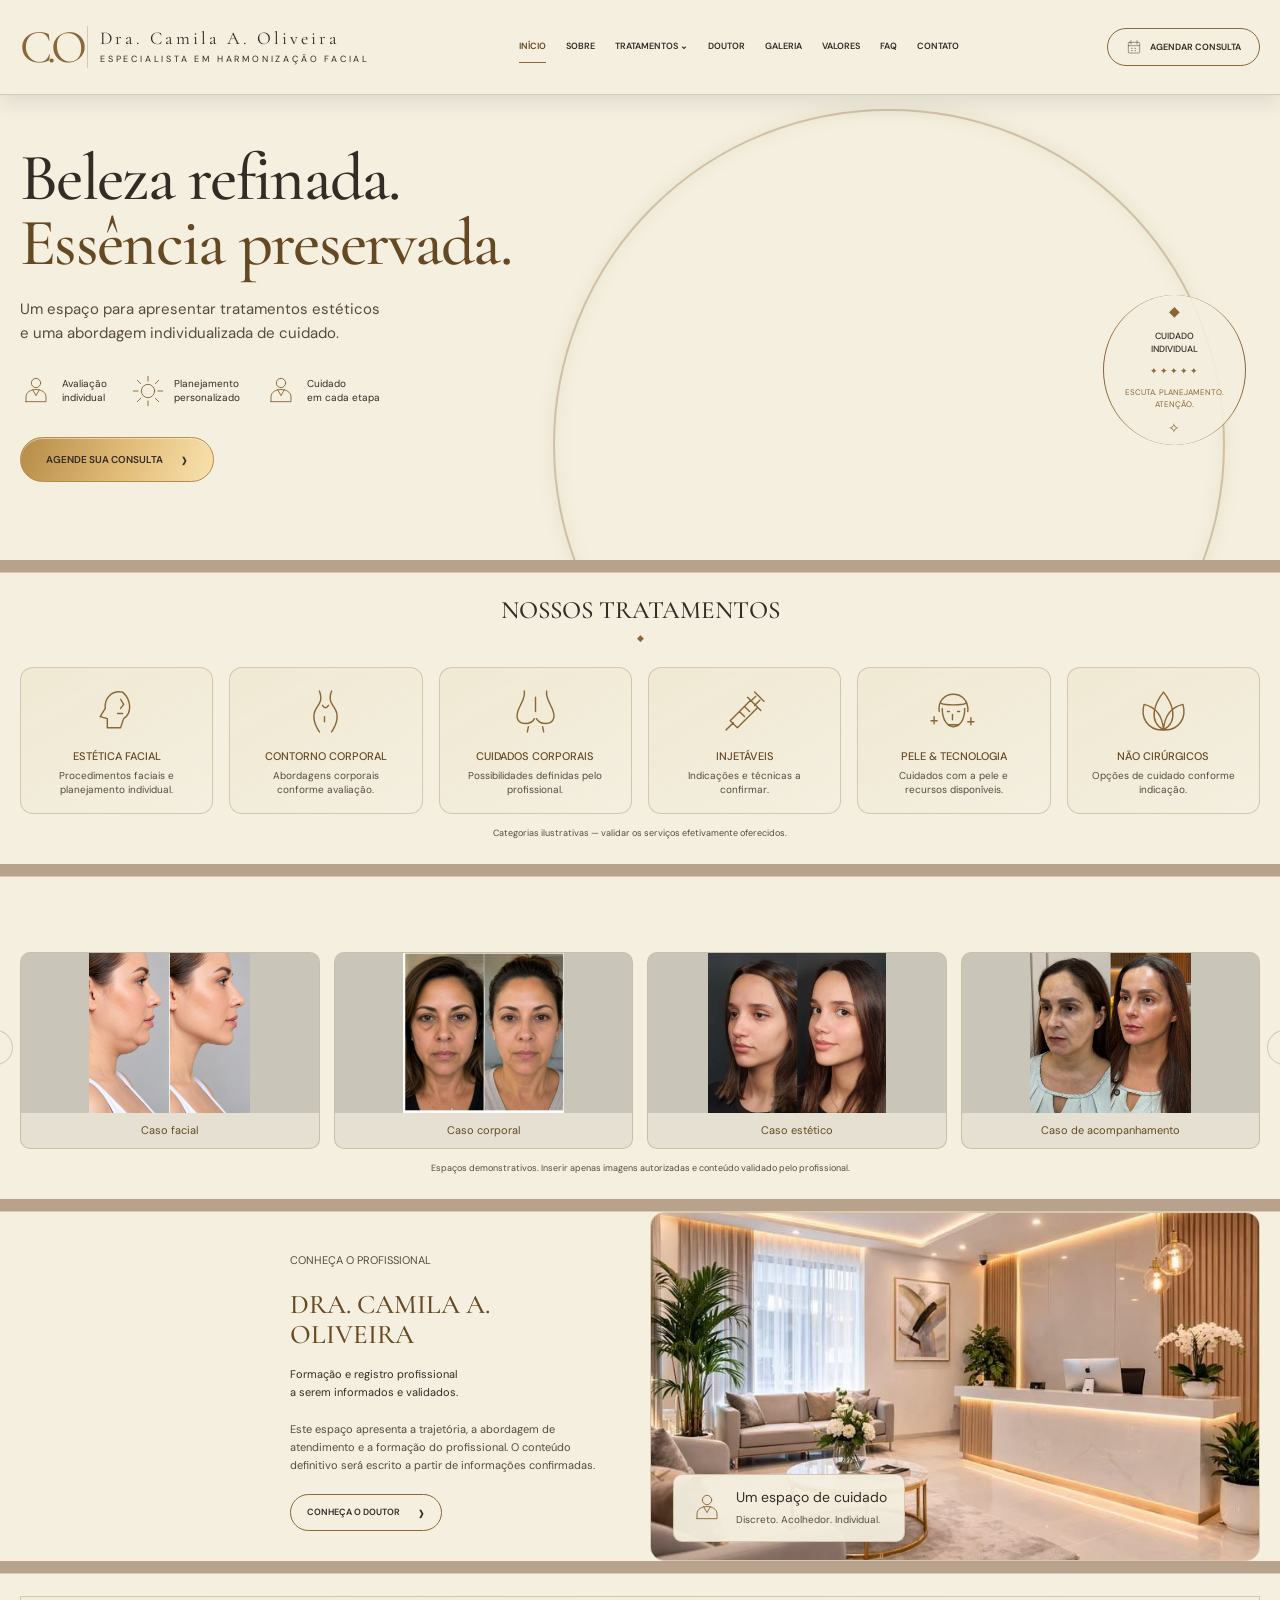
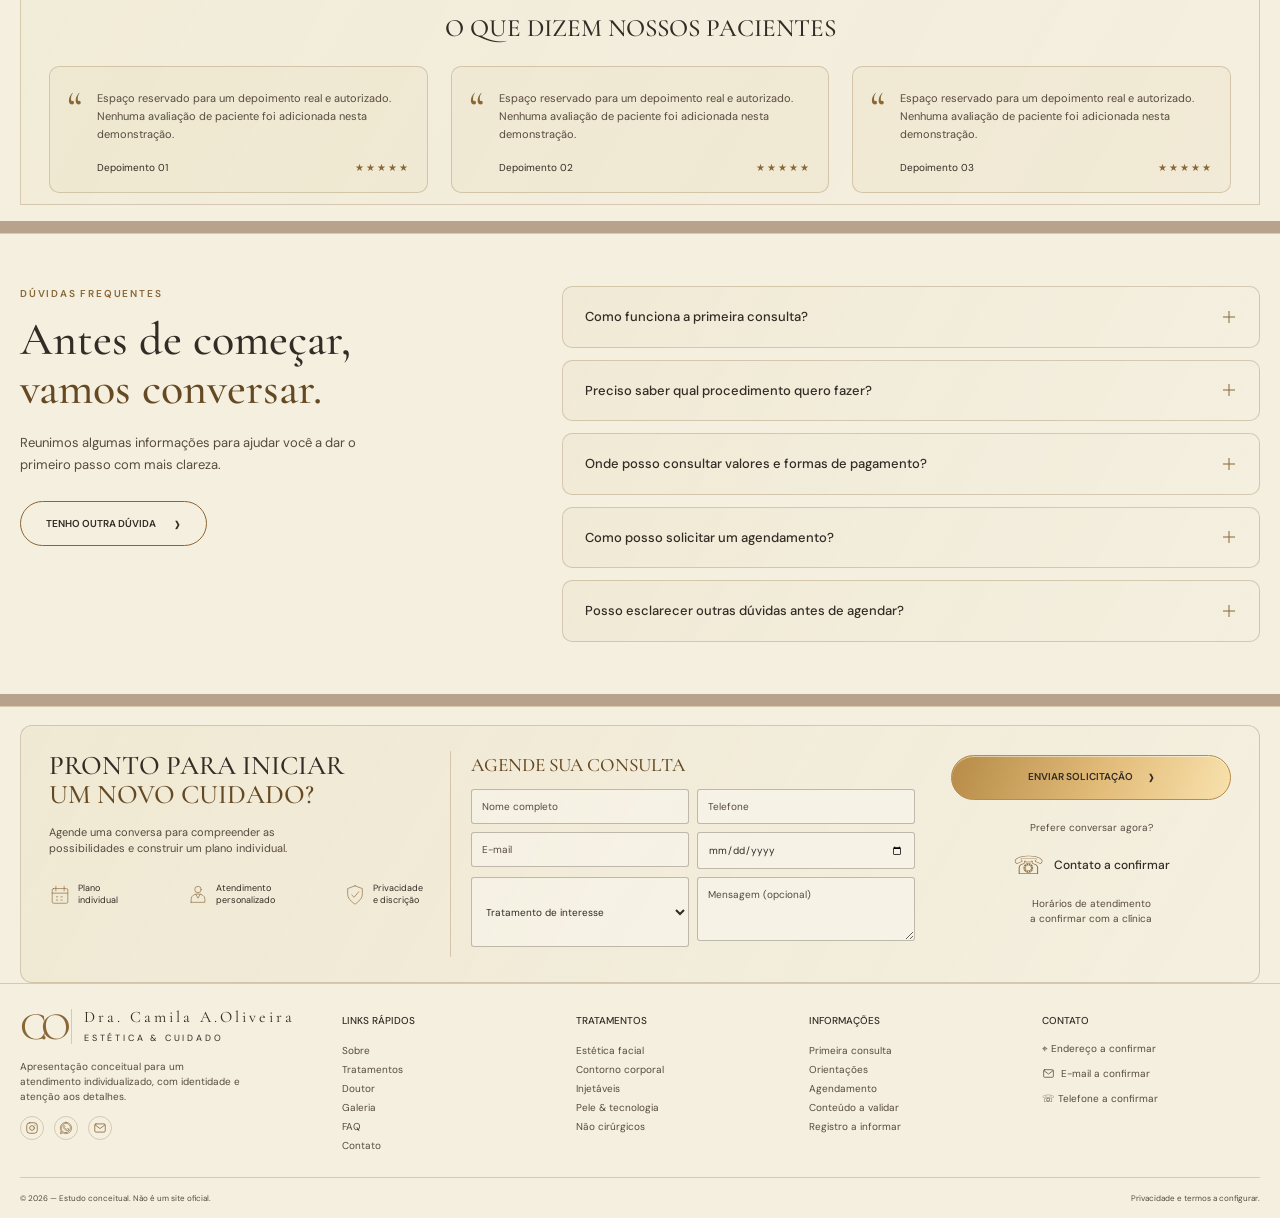
==== commit e051b314: "Update print statement from 'Hello' to 'Goodbye'" ====
--- a/index.html
+++ b/index.html
@@ -3,7 +3,7 @@
 <head>
 <meta charset="utf-8"><meta name="viewport" content="width=device-width, initial-scale=1">
 <meta name="description" content="Estudo conceitual de página para clínica de estética."><meta name="theme-color" content="#2D3341">
-<title>Dra. Karina Rodrigues — Estudo conceitual</title>
+<title>Dra. Camila A Oliveira — Estudo conceitual</title>
 <link rel="preconnect" href="https://fonts.googleapis.com"><link rel="preconnect" href="https://fonts.gstatic.com" crossorigin>
 <link href="https://fonts.googleapis.com/css2?family=Cormorant+Garamond:wght@400;500;600&family=DM+Sans:wght@400;500;600;700&display=swap" rel="stylesheet">
 <link rel="stylesheet" href="style.css"><script src="script.js" defer></script>
@@ -11,8 +11,8 @@
 <body>
     <div class="loader" id="loader" role="status" aria-live="polite">
   <div class="loader-inner">
-    <span class="loader-monogram">K R</span>
-    <p class="loader-name">Dra. Karina Rodrigues</p>
+    <span class="loader-monogram">C . O</span>
+    <p class="loader-name">Dra. Camila A. Oliveira</p>
     <p class="loader-sub">Estética & Cuidado</p>
     <div class="loader-line" aria-hidden="true"><i></i></div>
     <p class="loader-sr">Carregando página</p>
@@ -31,7 +31,7 @@
 <symbol id="i-calendar" viewBox="0 0 48 48"><rect x="7" y="10" width="34" height="32" rx="3"/><path d="M15 5v10m18-10v10M7 20h34m-25 8h3m7 0h3m-13 7h3m7 0h3"/></symbol>
 </defs></svg>
 <header class="header"><div class="container header-inner">
-<a class="brand" href="#inicio"><span class="monogram">K R</span><span>Dra. Karina Rodrigues<small>ESPECIALISTA EM HARMONIZAÇÃO FACIAL</small></span></a>
+<a class="brand" href="#inicio"><span class="monogram">C . O</span><span>Dra. Camila A. Oliveira<small>ESPECIALISTA EM HARMONIZAÇÃO FACIAL</small></span></a>
 <button class="menu-toggle" aria-expanded="false" aria-controls="main-nav" aria-label="Abrir menu">☰</button>
 <nav id="main-nav" aria-label="Principal"><a class="active" href="#inicio">Início</a><a href="#sobre">Sobre</a><a href="#tratamentos">Tratamentos <span>⌄</span></a><a href="#sobre">Doutor</a><a href="#resultados">Galeria</a><a href="#consulta">Valores</a><a href="#faq">FAQ</a><a href="#consulta">Contato</a></nav>
 <a href="#consulta" class="button outline header-button"><svg><use href="#i-calendar"/></svg>Agendar consulta</a>
@@ -41,13 +41,13 @@
 <div class="hero-copy reveal reveal-left"><h1>Beleza refinada.<br><span>Essência preservada.</span></h1><p>Um espaço para apresentar tratamentos estéticos e uma abordagem individualizada de cuidado.</p>
 <div class="hero-benefits"><div><svg><use href="#i-person"/></svg><span>Avaliação<br>individual</span></div><div><svg><use href="#i-tech"/></svg><span>Planejamento<br>personalizado</span></div><div><svg><use href="#i-person"/></svg><span>Cuidado<br>em cada etapa</span></div></div>
 <a class="button gold" href="#consulta">Agende sua consulta <span>›</span></a></div>
-<div class="hero-visual reveal reveal-right"><div class="hero-ring"></div><div class="image-placeholder hero-placeholder"><br><small></small></div><img class="asset hero-photo" src="src/karina.jpg" alt="Retrato de apresentação da clínica" fetchpriority="high"><div class="hero-seal"><span>◆</span><strong>CUIDADO<br>INDIVIDUAL</strong><i>✦ ✦ ✦ ✦ ✦</i><small>ESCUTA. PLANEJAMENTO.<br>ATENÇÃO.</small><span>✧</span></div></div>
+<div class="hero-visual reveal reveal-right"><div class="hero-ring"></div><div class="image-placeholder hero-placeholder"><br><small></small></div><img class="asset hero-photo" src="src/Captura de tela 2026-10-18 034707.png" alt="Retrato de apresentação da clínica" fetchpriority="high"><div class="hero-seal"><span>◆</span><strong>CUIDADO<br>INDIVIDUAL</strong><i>✦ ✦ ✦ ✦ ✦</i><small>ESCUTA. PLANEJAMENTO.<br>ATENÇÃO.</small><span>✧</span></div></div>
 </div></section>
 <section class="treatments section-shell" id="tratamentos"><div class="container"><h2 class="section-title reveal reveal-down">Nossos tratamentos <span>◆</span></h2><div class="treatment-grid">
 <a class="treatment-card reveal reveal-up" style="--delay: 0s" ... href="#consulta"><svg><use href="#i-face"/></svg><h3>Estética facial</h3><p>Procedimentos faciais e planejamento individual.</p></a><a class="treatment-card reveal reveal-up" style="--delay: 0.08s" ...href="#consulta"><svg><use href="#i-body"/></svg><h3>Contorno corporal</h3><p>Abordagens corporais conforme avaliação.</p></a><a class="treatment-card reveal reveal-up" style="--delay: 0.16s" ...href="#consulta"><svg><use href="#i-breast"/></svg><h3>Cuidados corporais</h3><p>Possibilidades definidas pelo profissional.</p></a><a class="treatment-card reveal reveal-up" style="--delay: 0.24s" ... href="#consulta"><svg><use href="#i-inject"/></svg><h3>Injetáveis</h3><p>Indicações e técnicas a confirmar.</p></a><a class="treatment-card reveal reveal-up" style="--delay: 0.32s" ...href="#consulta"><svg><use href="#i-skin"/></svg><h3>Pele & tecnologia</h3><p>Cuidados com a pele e recursos disponíveis.</p></a><a class="treatment-card reveal reveal-up" style="--delay: 0.4s" ...href="#consulta"><svg><use href="#i-lotus"/></svg><h3>Não cirúrgicos</h3><p>Opções de cuidado conforme indicação.</p></a></div><p class="demo-caption">Categorias ilustrativas — validar os serviços efetivamente oferecidos.</p></div></section>
 <section class="results section-shell" id="resultados"><div class="container"><h2 class="section-title reveal reveal-down">Resultados reais. Cuidado individual.</h2><div class="gallery-wrap"><button class="slider-arrow prev" data-gallery="-1" aria-label="Resultados anteriores">‹</button><div class="results-track" id="results-track">
 <figure class="result-card"><div class="result-media"><div class="image-placeholder"><small></small></div><img class="asset" src="src/resultado-1.jpg" alt="Espaço reservado para comparação autorizada do caso 1" loading="lazy"></div><figcaption>Caso facial</figcaption></figure><figure class="result-card"><div class="result-media"><div class="image-placeholder"><small></small></div><img class="asset" src="src/resultado-2.jpg" alt="Espaço reservado para comparação autorizada do caso 2" loading="lazy"></div><figcaption>Caso corporal</figcaption></figure><figure class="result-card"><div class="result-media"><div class="image-placeholder"><small></small></div><img class="asset" src="src/resultado-3.jpg" alt="Espaço reservado para comparação autorizada do caso 3" loading="lazy"></div><figcaption>Caso estético</figcaption></figure><figure class="result-card"><div class="result-media"><div class="image-placeholder"><small></small></div><img class="asset" src="src/resultado-5.jpg" alt="Espaço reservado para comparação autorizada do caso 4" loading="lazy"></div><figcaption>Caso de acompanhamento</figcaption></figure></div><button class="slider-arrow next" data-gallery="1" aria-label="Próximos resultados">›</button></div><p class="results-note">Espaços demonstrativos. Inserir apenas imagens autorizadas e conteúdo validado pelo profissional.</p></div></section>
-<section class="doctor section-shell" id="sobre"><div class="container doctor-grid"><div class="doctor-profile reveal reveal-left"><div class="doctor-photo-wrap"><div class="image-placeholder"><small></small></div><img class="asset doctor-photo" src="src/karina2.png" alt="Retrato do profissional" loading="lazy"></div><div class="doctor-copy"><p class="eyebrow">Conheça o profissional</p><h2>Dra. Karina Rodrigues</h2><p class="credentials">Formação e registro profissional<br>a serem informados e validados.</p><p>Este espaço apresenta a trajetória, a abordagem de atendimento e a formação do profissional. O conteúdo definitivo será escrito a partir de informações confirmadas.</p><a class="button outline" href="#consulta">Conheça o doutor <span>›</span></a></div></div><div class="clinic-photo-wrap reveal reveal-right"><div class="image-placeholder"><small></small></div><img class="asset clinic-photo" src="src/amb2.jpg" alt="Ambiente da clínica" loading="lazy"><div class="clinic-caption"><svg><use href="#i-person"/></svg><div><strong>Um espaço de cuidado</strong><span>Discreto. Acolhedor. Individual.</span></div></div></div></div></section>
+<section class="doctor section-shell" id="sobre"><div class="container doctor-grid"><div class="doctor-profile reveal reveal-left"><div class="doctor-photo-wrap"><div class="image-placeholder"><small></small></div><img class="asset doctor-photo" src="src/Captura de tela 2026-10-18 035437.png" alt="Retrato do profissional" loading="lazy"></div><div class="doctor-copy"><p class="eyebrow">Conheça o profissional</p><h2>Dra. Camila A. Oliveira</h2><p class="credentials">Formação e registro profissional<br>a serem informados e validados.</p><p>Este espaço apresenta a trajetória, a abordagem de atendimento e a formação do profissional. O conteúdo definitivo será escrito a partir de informações confirmadas.</p><a class="button outline" href="#consulta">Conheça o doutor <span>›</span></a></div></div><div class="clinic-photo-wrap reveal reveal-right"><div class="image-placeholder"><small></small></div><img class="asset clinic-photo" src="src/amb2.jpg" alt="Ambiente da clínica" loading="lazy"><div class="clinic-caption"><svg><use href="#i-person"/></svg><div><strong>Um espaço de cuidado</strong><span>Discreto. Acolhedor. Individual.</span></div></div></div></div></section>
 <section class="testimonials section-shell" id="depoimentos"><div class="container"><div class="testimonials-panel reveal reveal-up"><h2 class="section-title">O que dizem nossos pacientes</h2><div class="testimonial-grid" id="testimonial-track">
 <article class="testimonial-card"><span class="quote">“</span><div><p>Espaço reservado para um depoimento real e autorizado. Nenhuma avaliação de paciente foi adicionada nesta demonstração.</p><footer><span>Depoimento 01</span><span class="stars" aria-label="Elemento visual ilustrativo">★★★★★</span></footer></div></article><article class="testimonial-card"><span class="quote">“</span><div><p>Espaço reservado para um depoimento real e autorizado. Nenhuma avaliação de paciente foi adicionada nesta demonstração.</p><footer><span>Depoimento 02</span><span class="stars" aria-label="Elemento visual ilustrativo">★★★★★</span></footer></div></article><article class="testimonial-card"><span class="quote">“</span><div><p>Espaço reservado para um depoimento real e autorizado. Nenhuma avaliação de paciente foi adicionada nesta demonstração.</p><footer><span>Depoimento 03</span><span class="stars" aria-label="Elemento visual ilustrativo">★★★★★</span></footer></div></article></div><div class="slider-dots" aria-label="Navegação dos depoimentos"><button class="selected" data-slide="0" aria-label="Depoimento 1" aria-pressed="true"></button><button data-slide="1" aria-label="Depoimento 2" aria-pressed="false"></button><button data-slide="2" aria-label="Depoimento 3" aria-pressed="false"></button></div></div></div></section>
 <section
@@ -132,7 +132,7 @@
   </div></section>
 <section class="consultation section-shell" id="consulta"><div class="container"><div class="consultation-panel reveal reveal-up"><div class="consultation-copy"><h2>Pronto para iniciar<br><span>um novo cuidado?</span></h2><p>Agende uma conversa para compreender as possibilidades e construir um plano individual.</p><div class="consultation-benefits"><span><svg><use href="#i-calendar"/></svg>Plano<br>individual</span><span><svg><use href="#i-person"/></svg>Atendimento<br>personalizado</span><span><svg><use href="#i-shield"/></svg>Privacidade<br>e discrição</span></div></div><form id="consultation-form"><h3>Agende sua consulta</h3><div class="form-grid"><label><span>Nome completo</span><input name="nome" placeholder="Nome completo" autocomplete="name" required></label><label><span>Telefone</span><input name="telefone" type="tel" placeholder="Telefone" autocomplete="tel" required></label><label><span>E-mail</span><input name="email" type="email" placeholder="E-mail" autocomplete="email"></label><label><span>Data preferida</span><input name="data" type="date" aria-label="Data preferida"></label><label><span>Interesse</span><select name="interesse"><option value="">Tratamento de interesse</option><option>Avaliação inicial</option><option>Estética facial</option><option>Cuidados corporais</option><option>Cuidados com a pele</option></select></label><label><span>Mensagem</span><textarea name="mensagem" placeholder="Mensagem (opcional)" rows="2"></textarea></label></div><p class="form-status" id="form-status" role="status"></p></form><div class="consultation-action"><button class="button gold" type="submit" form="consultation-form">Enviar solicitação <span>›</span></button><p>Prefere conversar agora?</p><div class="phone-display"><span>☏</span><strong>Contato a confirmar</strong></div><small>Horários de atendimento<br>a confirmar com a clínica</small></div></div></div></section>
 </main>
-<footer class="site-footer" id="informacoes"><div class="container footer-grid"><div class="footer-brand"><a class="brand" href="#inicio"><span class="monogram">K.R</span><span>Dra. Karina Rodrigues<small>ESTÉTICA & CUIDADO</small></span></a><p>Apresentação conceitual para um atendimento individualizado, com identidade e atenção aos detalhes.</p>
+<footer class="site-footer" id="informacoes"><div class="container footer-grid"><div class="footer-brand"><a class="brand" href="#inicio"><span class="monogram">C . O</span><span>Dra. Camila A.Oliveira<small>ESTÉTICA & CUIDADO</small></span></a><p>Apresentação conceitual para um atendimento individualizado, com identidade e atenção aos detalhes.</p>
     <div class="social-list">
   <span aria-label="Instagram">
     <svg viewBox="0 0 24 24" fill="none" stroke="currentColor" stroke-width="1.2" aria-hidden="true">
@@ -172,4 +172,4 @@
   <p>☏ Telefone a confirmar</p>
 </div></div><div class="container footer-bottom"><span>© <span id="year"></span> — Estudo conceitual. Não é um site oficial.</span><span>Privacidade e termos a configurar.</span></div></footer>
 <button id="back-to-top" class="back-to-top" aria-label="Voltar ao topo">↑</button>
-</body></html>+</body></html>
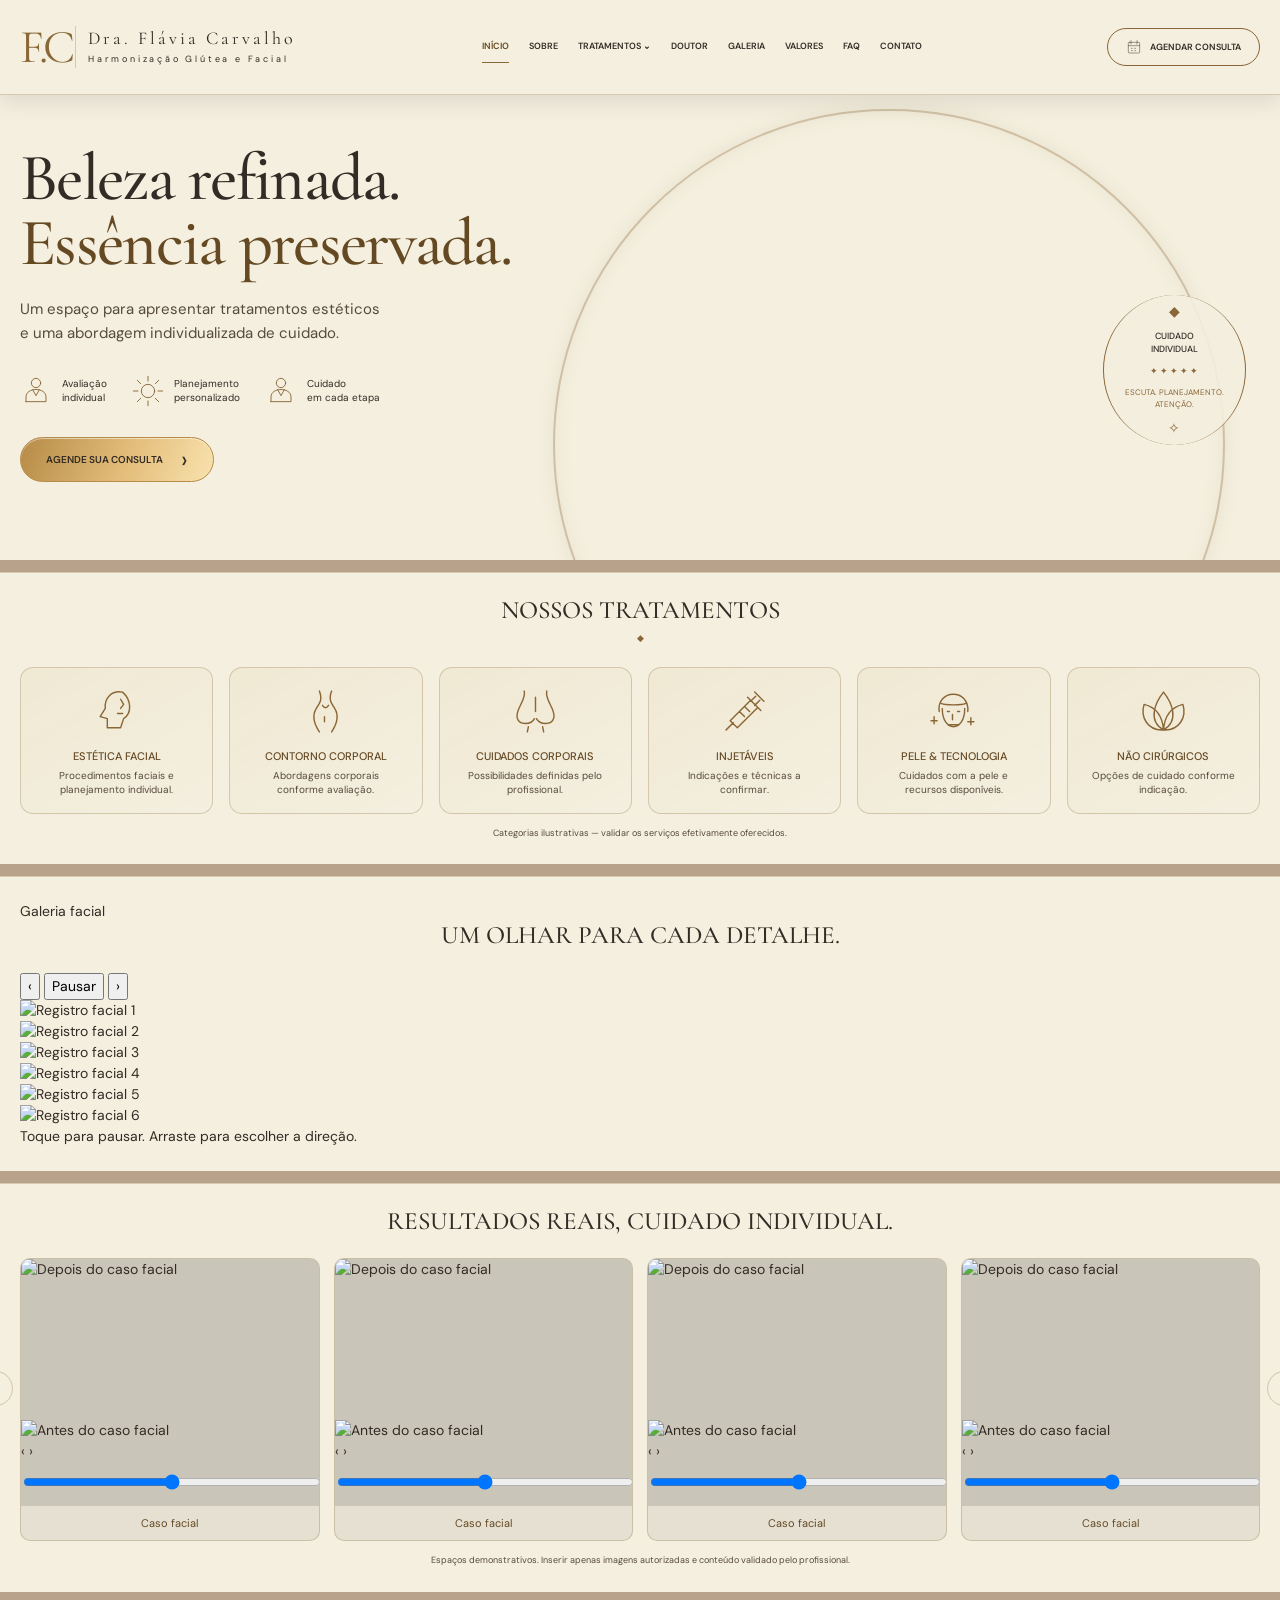
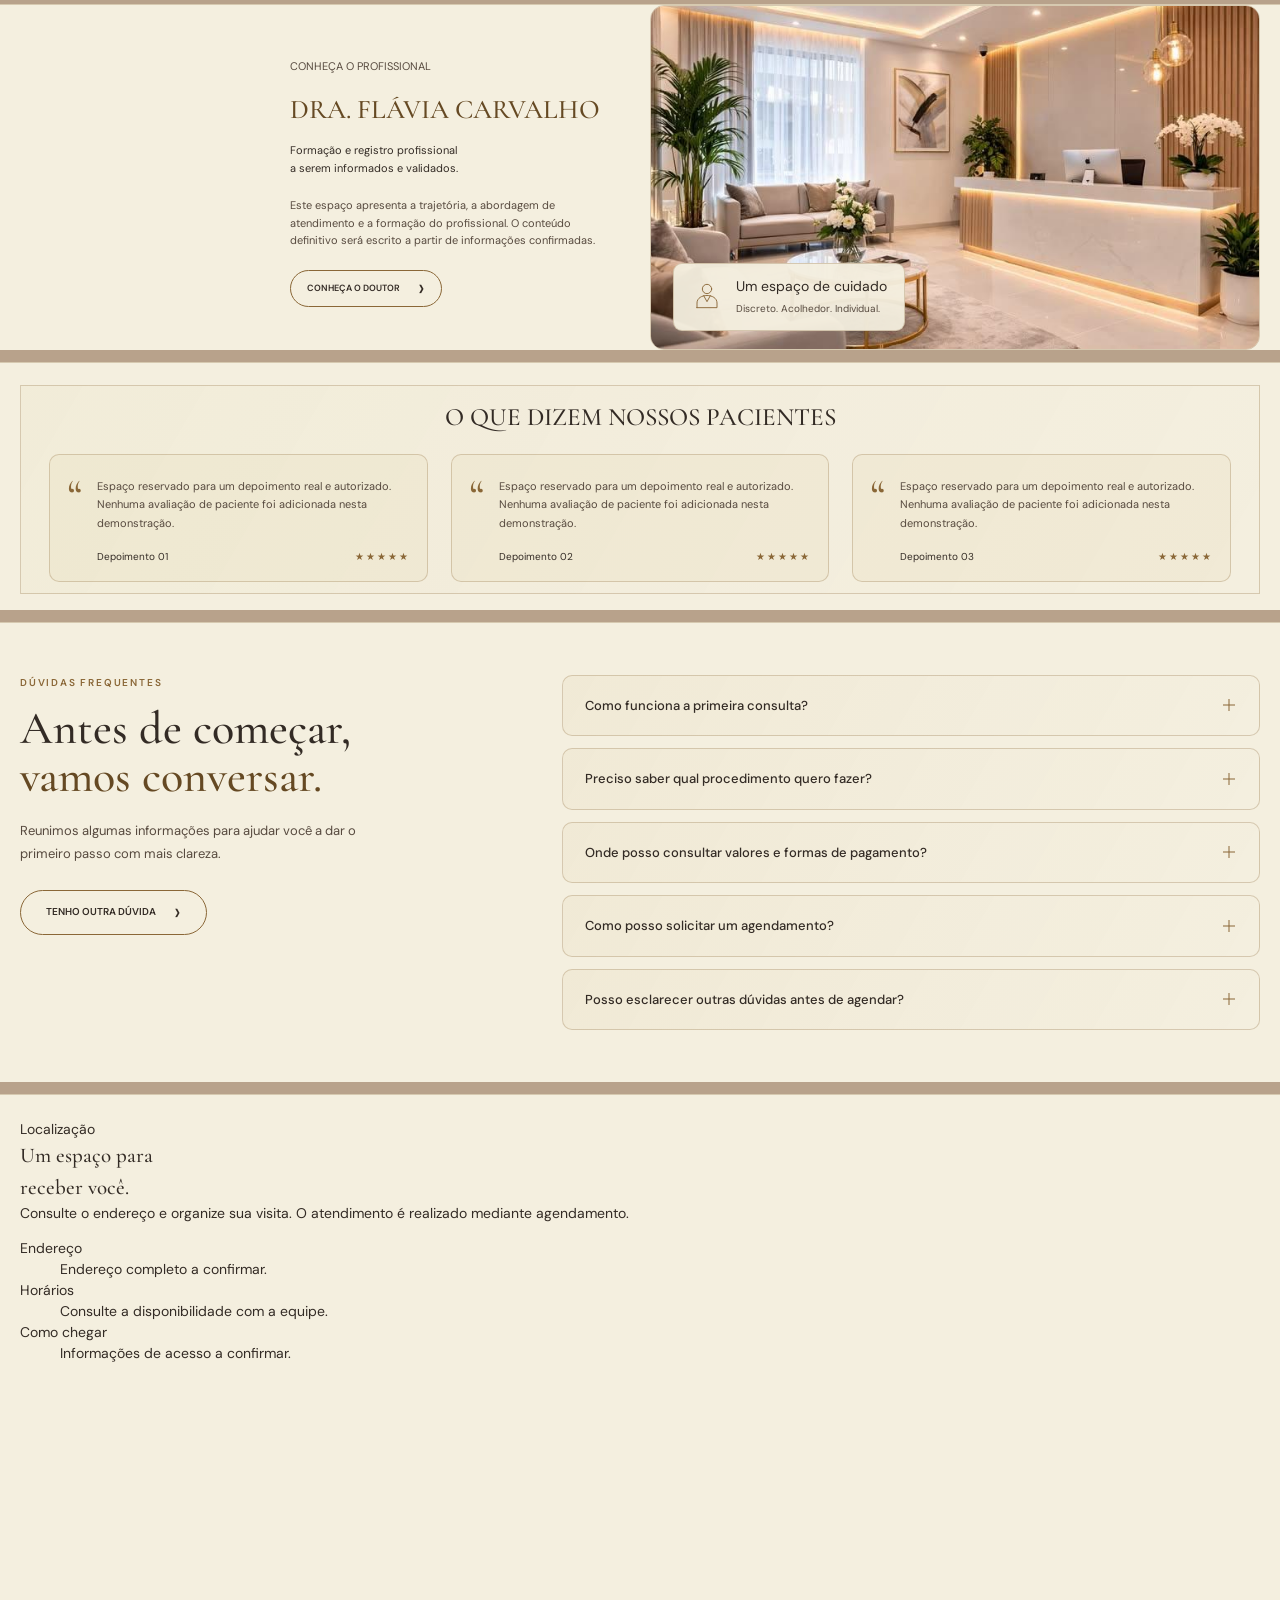
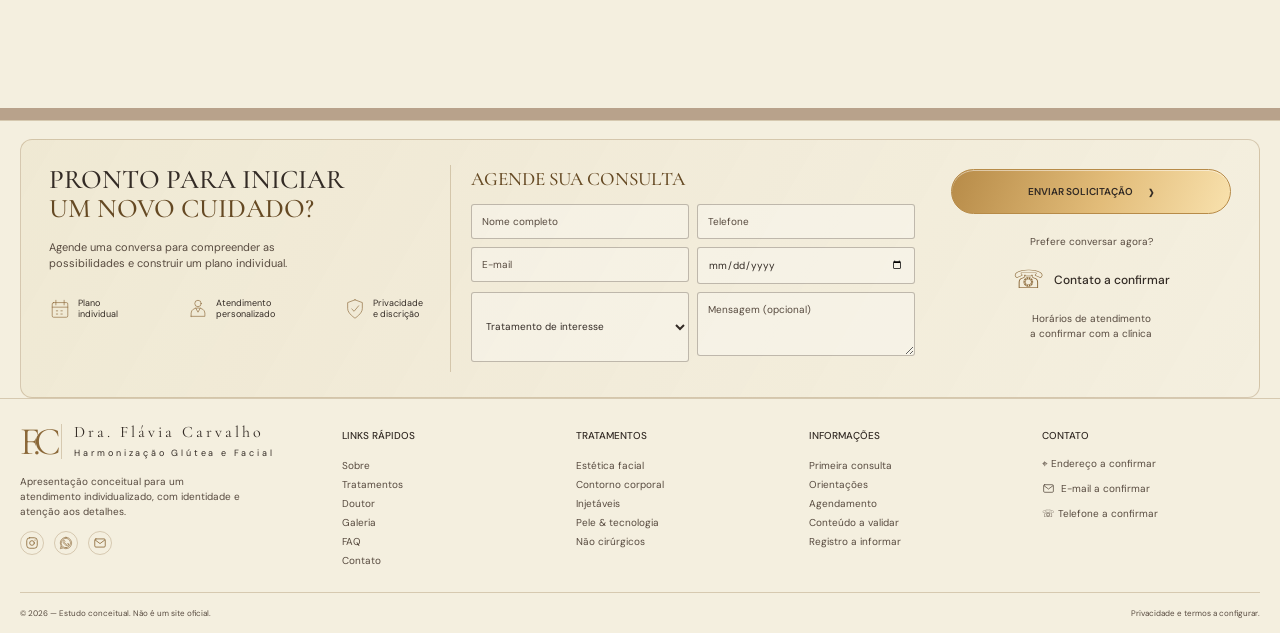
==== commit 37f33091: "Update index.html" ====
--- a/index.html
+++ b/index.html
@@ -3,7 +3,7 @@
 <head>
 <meta charset="utf-8"><meta name="viewport" content="width=device-width, initial-scale=1">
 <meta name="description" content="Estudo conceitual de página para clínica de estética."><meta name="theme-color" content="#2D3341">
-<title>Dra. Camila A Oliveira — Estudo conceitual</title>
+<title>Dra. Flávia Carvalho  — Estudo conceitual</title>
 <link rel="preconnect" href="https://fonts.googleapis.com"><link rel="preconnect" href="https://fonts.gstatic.com" crossorigin>
 <link href="https://fonts.googleapis.com/css2?family=Cormorant+Garamond:wght@400;500;600&family=DM+Sans:wght@400;500;600;700&display=swap" rel="stylesheet">
 <link rel="stylesheet" href="style.css"><script src="script.js" defer></script>
@@ -11,9 +11,9 @@
 <body>
     <div class="loader" id="loader" role="status" aria-live="polite">
   <div class="loader-inner">
-    <span class="loader-monogram">C . O</span>
-    <p class="loader-name">Dra. Camila A. Oliveira</p>
-    <p class="loader-sub">Estética & Cuidado</p>
+    <span class="loader-monogram">F . C</span>
+    <p class="loader-name">Dra. Flávia Carvalho </p>
+    <p class="loader-sub">Harmonização Glútea e Facial</p>
     <div class="loader-line" aria-hidden="true"><i></i></div>
     <p class="loader-sr">Carregando página</p>
   </div>
@@ -31,7 +31,7 @@
 <symbol id="i-calendar" viewBox="0 0 48 48"><rect x="7" y="10" width="34" height="32" rx="3"/><path d="M15 5v10m18-10v10M7 20h34m-25 8h3m7 0h3m-13 7h3m7 0h3"/></symbol>
 </defs></svg>
 <header class="header"><div class="container header-inner">
-<a class="brand" href="#inicio"><span class="monogram">C . O</span><span>Dra. Camila A. Oliveira<small>ESPECIALISTA EM HARMONIZAÇÃO FACIAL</small></span></a>
+<a class="brand" href="#inicio"><span class="monogram">F . C</span><span>Dra. Flávia Carvalho<small>Harmonização Glútea e Facial</small></span></a>
 <button class="menu-toggle" aria-expanded="false" aria-controls="main-nav" aria-label="Abrir menu">☰</button>
 <nav id="main-nav" aria-label="Principal"><a class="active" href="#inicio">Início</a><a href="#sobre">Sobre</a><a href="#tratamentos">Tratamentos <span>⌄</span></a><a href="#sobre">Doutor</a><a href="#resultados">Galeria</a><a href="#consulta">Valores</a><a href="#faq">FAQ</a><a href="#consulta">Contato</a></nav>
 <a href="#consulta" class="button outline header-button"><svg><use href="#i-calendar"/></svg>Agendar consulta</a>
@@ -41,13 +41,215 @@
 <div class="hero-copy reveal reveal-left"><h1>Beleza refinada.<br><span>Essência preservada.</span></h1><p>Um espaço para apresentar tratamentos estéticos e uma abordagem individualizada de cuidado.</p>
 <div class="hero-benefits"><div><svg><use href="#i-person"/></svg><span>Avaliação<br>individual</span></div><div><svg><use href="#i-tech"/></svg><span>Planejamento<br>personalizado</span></div><div><svg><use href="#i-person"/></svg><span>Cuidado<br>em cada etapa</span></div></div>
 <a class="button gold" href="#consulta">Agende sua consulta <span>›</span></a></div>
-<div class="hero-visual reveal reveal-right"><div class="hero-ring"></div><div class="image-placeholder hero-placeholder"><br><small></small></div><img class="asset hero-photo" src="src/Captura de tela 2026-10-18 034707.png" alt="Retrato de apresentação da clínica" fetchpriority="high"><div class="hero-seal"><span>◆</span><strong>CUIDADO<br>INDIVIDUAL</strong><i>✦ ✦ ✦ ✦ ✦</i><small>ESCUTA. PLANEJAMENTO.<br>ATENÇÃO.</small><span>✧</span></div></div>
+<div class="hero-visual reveal reveal-right"><div class="hero-ring"></div><div class="image-placeholder hero-placeholder"><br><small></small></div><img class="asset hero-photo" src="src/a1.jpg" alt="Retrato de apresentação da clínica" fetchpriority="high"><div class="hero-seal"><span>◆</span><strong>CUIDADO<br>INDIVIDUAL</strong><i>✦ ✦ ✦ ✦ ✦</i><small>ESCUTA. PLANEJAMENTO.<br>ATENÇÃO.</small><span>✧</span></div></div>
 </div></section>
 <section class="treatments section-shell" id="tratamentos"><div class="container"><h2 class="section-title reveal reveal-down">Nossos tratamentos <span>◆</span></h2><div class="treatment-grid">
 <a class="treatment-card reveal reveal-up" style="--delay: 0s" ... href="#consulta"><svg><use href="#i-face"/></svg><h3>Estética facial</h3><p>Procedimentos faciais e planejamento individual.</p></a><a class="treatment-card reveal reveal-up" style="--delay: 0.08s" ...href="#consulta"><svg><use href="#i-body"/></svg><h3>Contorno corporal</h3><p>Abordagens corporais conforme avaliação.</p></a><a class="treatment-card reveal reveal-up" style="--delay: 0.16s" ...href="#consulta"><svg><use href="#i-breast"/></svg><h3>Cuidados corporais</h3><p>Possibilidades definidas pelo profissional.</p></a><a class="treatment-card reveal reveal-up" style="--delay: 0.24s" ... href="#consulta"><svg><use href="#i-inject"/></svg><h3>Injetáveis</h3><p>Indicações e técnicas a confirmar.</p></a><a class="treatment-card reveal reveal-up" style="--delay: 0.32s" ...href="#consulta"><svg><use href="#i-skin"/></svg><h3>Pele & tecnologia</h3><p>Cuidados com a pele e recursos disponíveis.</p></a><a class="treatment-card reveal reveal-up" style="--delay: 0.4s" ...href="#consulta"><svg><use href="#i-lotus"/></svg><h3>Não cirúrgicos</h3><p>Opções de cuidado conforme indicação.</p></a></div><p class="demo-caption">Categorias ilustrativas — validar os serviços efetivamente oferecidos.</p></div></section>
-<section class="results section-shell" id="resultados"><div class="container"><h2 class="section-title reveal reveal-down">Resultados reais. Cuidado individual.</h2><div class="gallery-wrap"><button class="slider-arrow prev" data-gallery="-1" aria-label="Resultados anteriores">‹</button><div class="results-track" id="results-track">
-<figure class="result-card"><div class="result-media"><div class="image-placeholder"><small></small></div><img class="asset" src="src/resultado-1.jpg" alt="Espaço reservado para comparação autorizada do caso 1" loading="lazy"></div><figcaption>Caso facial</figcaption></figure><figure class="result-card"><div class="result-media"><div class="image-placeholder"><small></small></div><img class="asset" src="src/resultado-2.jpg" alt="Espaço reservado para comparação autorizada do caso 2" loading="lazy"></div><figcaption>Caso corporal</figcaption></figure><figure class="result-card"><div class="result-media"><div class="image-placeholder"><small></small></div><img class="asset" src="src/resultado-3.jpg" alt="Espaço reservado para comparação autorizada do caso 3" loading="lazy"></div><figcaption>Caso estético</figcaption></figure><figure class="result-card"><div class="result-media"><div class="image-placeholder"><small></small></div><img class="asset" src="src/resultado-5.jpg" alt="Espaço reservado para comparação autorizada do caso 4" loading="lazy"></div><figcaption>Caso de acompanhamento</figcaption></figure></div><button class="slider-arrow next" data-gallery="1" aria-label="Próximos resultados">›</button></div><p class="results-note">Espaços demonstrativos. Inserir apenas imagens autorizadas e conteúdo validado pelo profissional.</p></div></section>
-<section class="doctor section-shell" id="sobre"><div class="container doctor-grid"><div class="doctor-profile reveal reveal-left"><div class="doctor-photo-wrap"><div class="image-placeholder"><small></small></div><img class="asset doctor-photo" src="src/Captura de tela 2026-10-18 035437.png" alt="Retrato do profissional" loading="lazy"></div><div class="doctor-copy"><p class="eyebrow">Conheça o profissional</p><h2>Dra. Camila A. Oliveira</h2><p class="credentials">Formação e registro profissional<br>a serem informados e validados.</p><p>Este espaço apresenta a trajetória, a abordagem de atendimento e a formação do profissional. O conteúdo definitivo será escrito a partir de informações confirmadas.</p><a class="button outline" href="#consulta">Conheça o doutor <span>›</span></a></div></div><div class="clinic-photo-wrap reveal reveal-right"><div class="image-placeholder"><small></small></div><img class="asset clinic-photo" src="src/amb2.jpg" alt="Ambiente da clínica" loading="lazy"><div class="clinic-caption"><svg><use href="#i-person"/></svg><div><strong>Um espaço de cuidado</strong><span>Discreto. Acolhedor. Individual.</span></div></div></div></div></section>
+<section class="photo-belt section-shell" id="galeria-facial">
+  <div class="container">
+    <div class="photo-belt-heading">
+      <div>
+        <p class="photo-belt-eyebrow">Galeria facial</p>
+        <h2 class="section-title">Um olhar para cada detalhe.</h2>
+      </div>
+      <div class="photo-belt-controls">
+        <button
+          type="button"
+          class="belt-direction"
+          data-belt-direction="1"
+          aria-label="Mover fotos para a esquerda">
+          ‹
+        </button>
+        <button
+          type="button"
+          class="belt-toggle"
+          aria-controls="belt-viewport">
+          Pausar
+        </button>
+        <button
+          type="button"
+          class="belt-direction"
+          data-belt-direction="-1"
+          aria-label="Mover fotos para a direita">
+          ›
+        </button>
+      </div>
+    </div>
+    <div
+      class="belt-viewport"
+      id="belt-viewport"
+      tabindex="0"
+      role="region"
+      aria-label="Galeria facial. Toque para pausar ou arraste para escolher a direção.">
+      <div class="belt-track">
+        <div class="belt-group">
+          <figure class="belt-card">
+            <img
+              src="src/b1.webp"
+              alt="Registro facial 1"
+              loading="lazy"
+              draggable="false">
+          </figure>
+          <figure class="belt-card">
+            <img
+              src="src/b2.webp"
+              alt="Registro facial 2"
+              loading="lazy"
+              draggable="false">
+          </figure>
+          <figure class="belt-card">
+            <img
+              src="src/b3.webp"
+              alt="Registro facial 3"
+              loading="lazy"
+              draggable="false">
+          </figure>
+          <figure class="belt-card">
+            <img
+              src="src/b1.webp"
+              alt="Registro facial 4"
+              loading="lazy"
+              draggable="false">
+          </figure>
+          <figure class="belt-card">
+            <img
+              src="src/b2.webp"
+              alt="Registro facial 5"
+              loading="lazy"
+              draggable="false">
+          </figure>
+          <figure class="belt-card">
+            <img
+              src="src/b3.webp"
+              alt="Registro facial 6"
+              loading="lazy"
+              draggable="false">
+          </figure>
+        </div>
+      </div>
+    </div>
+    <p class="belt-help">
+      Toque para pausar. Arraste para escolher a direção.
+    </p>
+  </div>
+</section>
+<section class="results section-shell" id="resultados"><div class="container"><h2 class="section-title reveal reveal-down">Resultados reais, Cuidado individual.</h2><div class="gallery-wrap"><button class="slider-arrow prev" data-gallery="-1" aria-label="Resultados anteriores">‹</button type="button"><div
+  class="results-track"
+  id="results-track"
+  tabindex="0"
+  role="region"
+  aria-label="Galeria de resultados">
+<figure class="result-card">
+  <div class="result-media result-compare" style="--position: 50%;">
+    <img
+      class="comparison-after"
+      src="src/depois-1.jpg"
+      alt="Depois do caso facial"
+      loading="lazy"
+      draggable="false">
+    <div class="comparison-before">
+      <img
+        src="src/antes-1.jpg"
+        alt="Antes do caso facial"
+        loading="lazy"
+        draggable="false">
+    </div>
+    <span class="comparison-divider" aria-hidden="true">
+      <span>‹ ›</span>
+    </span>
+    <input
+      class="comparison-control"
+      type="range"
+      min="0"
+      max="100"
+      value="50"
+      aria-label="Comparar antes e depois do caso facial">
+  </div>
+  <figcaption>Caso facial</figcaption>
+</figure><figure class="result-card">
+  <div class="result-media result-compare" style="--position: 50%;">
+    <img
+      class="comparison-after"
+      src="src/depois-2.jpg"
+      alt="Depois do caso facial"
+      loading="lazy"
+      draggable="false">
+    <div class="comparison-before">
+      <img
+        src="src/antes-2.jpg"
+        alt="Antes do caso facial"
+        loading="lazy"
+        draggable="false">
+    </div>
+    <span class="comparison-divider" aria-hidden="true">
+      <span>‹ ›</span>
+    </span>
+    <input
+      class="comparison-control"
+      type="range"
+      min="0"
+      max="100"
+      value="50"
+      aria-label="Comparar antes e depois do caso facial">
+  </div>
+  <figcaption>Caso facial</figcaption>
+</figure><figure class="result-card">
+  <div class="result-media result-compare" style="--position: 50%;">
+    <img
+      class="comparison-after"
+      src="src/depois-3.jpg"
+      alt="Depois do caso facial"
+      loading="lazy"
+      draggable="false">
+    <div class="comparison-before">
+      <img
+        src="src/antes-3.jpg"
+        alt="Antes do caso facial"
+        loading="lazy"
+        draggable="false">
+    </div>
+    <span class="comparison-divider" aria-hidden="true">
+      <span>‹ ›</span>
+    </span>
+    <input
+      class="comparison-control"
+      type="range"
+      min="0"
+      max="100"
+      value="50"
+      aria-label="Comparar antes e depois do caso facial">
+  </div>
+  <figcaption>Caso facial</figcaption>
+</figure><figure class="result-card">
+  <div class="result-media result-compare" style="--position: 50%;">
+    <img
+      class="comparison-after"
+      src="src/depois-1.jpg"
+      alt="Depois do caso facial"
+      loading="lazy"
+      draggable="false">
+    <div class="comparison-before">
+      <img
+        src="src/antes-1.jpg"
+        alt="Antes do caso facial"
+        loading="lazy"
+        draggable="false"
+      >
+    </div>
+    <span class="comparison-divider" aria-hidden="true">
+      <span>‹ ›</span>
+    </span>
+    <input
+      class="comparison-control"
+      type="range"
+      min="0"
+      max="100"
+      value="50"
+      aria-label="Comparar antes e depois do caso facial">
+  </div>
+  <figcaption>Caso facial</figcaption>
+</figure></div><button type="button" class="slider-arrow next" data-gallery="1" aria-label="Próximos resultados">›</button></div><p class="results-note">Espaços demonstrativos. Inserir apenas imagens autorizadas e conteúdo validado pelo profissional.</p></div></section>
+<section class="doctor section-shell" id="sobre"><div class="container doctor-grid"><div class="doctor-profile reveal reveal-left"><div class="doctor-photo-wrap"><div class="image-placeholder"><small></small></div><img class="asset doctor-photo" src="src/Captura de tela 2026-10-20 164011.png" alt="Retrato do profissional" loading="lazy"></div><div class="doctor-copy"><p class="eyebrow">Conheça o profissional</p><h2>Dra. Flávia Carvalho</h2><p class="credentials">Formação e registro profissional<br>a serem informados e validados.</p><p>Este espaço apresenta a trajetória, a abordagem de atendimento e a formação do profissional. O conteúdo definitivo será escrito a partir de informações confirmadas.</p><a class="button outline" href="#consulta">Conheça o doutor <span>›</span></a></div></div><div class="clinic-photo-wrap reveal reveal-right"><div class="image-placeholder"><small></small></div><img class="asset clinic-photo" src="src/amb2.jpg" alt="Ambiente da clínica" loading="lazy"><div class="clinic-caption"><svg><use href="#i-person"/></svg><div><strong>Um espaço de cuidado</strong><span>Discreto. Acolhedor. Individual.</span></div></div></div></div></section>
 <section class="testimonials section-shell" id="depoimentos"><div class="container"><div class="testimonials-panel reveal reveal-up"><h2 class="section-title">O que dizem nossos pacientes</h2><div class="testimonial-grid" id="testimonial-track">
 <article class="testimonial-card"><span class="quote">“</span><div><p>Espaço reservado para um depoimento real e autorizado. Nenhuma avaliação de paciente foi adicionada nesta demonstração.</p><footer><span>Depoimento 01</span><span class="stars" aria-label="Elemento visual ilustrativo">★★★★★</span></footer></div></article><article class="testimonial-card"><span class="quote">“</span><div><p>Espaço reservado para um depoimento real e autorizado. Nenhuma avaliação de paciente foi adicionada nesta demonstração.</p><footer><span>Depoimento 02</span><span class="stars" aria-label="Elemento visual ilustrativo">★★★★★</span></footer></div></article><article class="testimonial-card"><span class="quote">“</span><div><p>Espaço reservado para um depoimento real e autorizado. Nenhuma avaliação de paciente foi adicionada nesta demonstração.</p><footer><span>Depoimento 03</span><span class="stars" aria-label="Elemento visual ilustrativo">★★★★★</span></footer></div></article></div><div class="slider-dots" aria-label="Navegação dos depoimentos"><button class="selected" data-slide="0" aria-label="Depoimento 1" aria-pressed="true"></button><button data-slide="1" aria-label="Depoimento 2" aria-pressed="false"></button><button data-slide="2" aria-label="Depoimento 3" aria-pressed="false"></button></div></div></div></section>
 <section
@@ -130,9 +332,71 @@
       </details>
     </div>
   </div></section>
+  <section class="clinic-location section-shell" id="localizacao">
+  <div class="container">
+
+    <div class="location-panel">
+
+      <div class="location-copy">
+        <p class="photo-belt-eyebrow">Localização</p>
+
+        <h2>
+          Um espaço para<br>
+          receber você.
+        </h2>
+
+        <p class="location-intro">
+          Consulte o endereço e organize sua visita.
+          O atendimento é realizado mediante agendamento.
+        </p>
+
+        <dl class="location-details">
+          <div>
+            <dt>Endereço</dt>
+            <dd>Endereço completo a confirmar.</dd>
+          </div>
+
+          <div>
+            <dt>Horários</dt>
+            <dd>Consulte a disponibilidade com a equipe.</dd>
+          </div>
+
+          <div>
+            <dt>Como chegar</dt>
+            <dd>Informações de acesso a confirmar.</dd>
+          </div>
+        </dl>
+
+        <!--
+        Quando tiver o link correto, substitua # pelo endereço
+        do estabelecimento no Google Maps e remova hidden.
+        -->
+        <a
+          class="location-route"
+          href="#"
+          target="_blank"
+          rel="noopener noreferrer"
+          hidden
+        >
+          Abrir rota no mapa <span aria-hidden="true">↗</span>
+        </a>
+      </div>
+
+      <div class="location-map">
+        <iframe src="https://www.google.com/maps/embed?pb=!1m18!1m12!1m3!1d3838.473205239135!2d-48.0413454!3d-15.831707499999997!2m3!1f0!2f0!3f0!3m2!1i1024!2i768!4f13.1!3m3!1m2!1s0x935a325f42832ad3%3A0x59143e7a3f584efa!2sDF%20Plaza%20Shopping!5e0!3m2!1spt-BR!2sbr!4v1792527088054!5m2!1spt-BR!2sbr" width="400" height="300" style="border:0;" allowfullscreen="" loading="lazy" referrerpolicy="strict-origin-when-cross-origin"></iframe>
+
+        <!--
+        Substitua o bloco .location-map-placeholder pelo iframe
+        de incorporação fornecido pelo Google Maps.
+        -->
+      </div>
+
+    </div>
+  </div>
+</section>
 <section class="consultation section-shell" id="consulta"><div class="container"><div class="consultation-panel reveal reveal-up"><div class="consultation-copy"><h2>Pronto para iniciar<br><span>um novo cuidado?</span></h2><p>Agende uma conversa para compreender as possibilidades e construir um plano individual.</p><div class="consultation-benefits"><span><svg><use href="#i-calendar"/></svg>Plano<br>individual</span><span><svg><use href="#i-person"/></svg>Atendimento<br>personalizado</span><span><svg><use href="#i-shield"/></svg>Privacidade<br>e discrição</span></div></div><form id="consultation-form"><h3>Agende sua consulta</h3><div class="form-grid"><label><span>Nome completo</span><input name="nome" placeholder="Nome completo" autocomplete="name" required></label><label><span>Telefone</span><input name="telefone" type="tel" placeholder="Telefone" autocomplete="tel" required></label><label><span>E-mail</span><input name="email" type="email" placeholder="E-mail" autocomplete="email"></label><label><span>Data preferida</span><input name="data" type="date" aria-label="Data preferida"></label><label><span>Interesse</span><select name="interesse"><option value="">Tratamento de interesse</option><option>Avaliação inicial</option><option>Estética facial</option><option>Cuidados corporais</option><option>Cuidados com a pele</option></select></label><label><span>Mensagem</span><textarea name="mensagem" placeholder="Mensagem (opcional)" rows="2"></textarea></label></div><p class="form-status" id="form-status" role="status"></p></form><div class="consultation-action"><button class="button gold" type="submit" form="consultation-form">Enviar solicitação <span>›</span></button><p>Prefere conversar agora?</p><div class="phone-display"><span>☏</span><strong>Contato a confirmar</strong></div><small>Horários de atendimento<br>a confirmar com a clínica</small></div></div></div></section>
 </main>
-<footer class="site-footer" id="informacoes"><div class="container footer-grid"><div class="footer-brand"><a class="brand" href="#inicio"><span class="monogram">C . O</span><span>Dra. Camila A.Oliveira<small>ESTÉTICA & CUIDADO</small></span></a><p>Apresentação conceitual para um atendimento individualizado, com identidade e atenção aos detalhes.</p>
+<footer class="site-footer" id="informacoes"><div class="container footer-grid"><div class="footer-brand"><a class="brand" href="#inicio"><span class="monogram">F . C</span><span>Dra. Flávia Carvalho<small>Harmonização Glútea e Facial</small></span></a><p>Apresentação conceitual para um atendimento individualizado, com identidade e atenção aos detalhes.</p>
     <div class="social-list">
   <span aria-label="Instagram">
     <svg viewBox="0 0 24 24" fill="none" stroke="currentColor" stroke-width="1.2" aria-hidden="true">
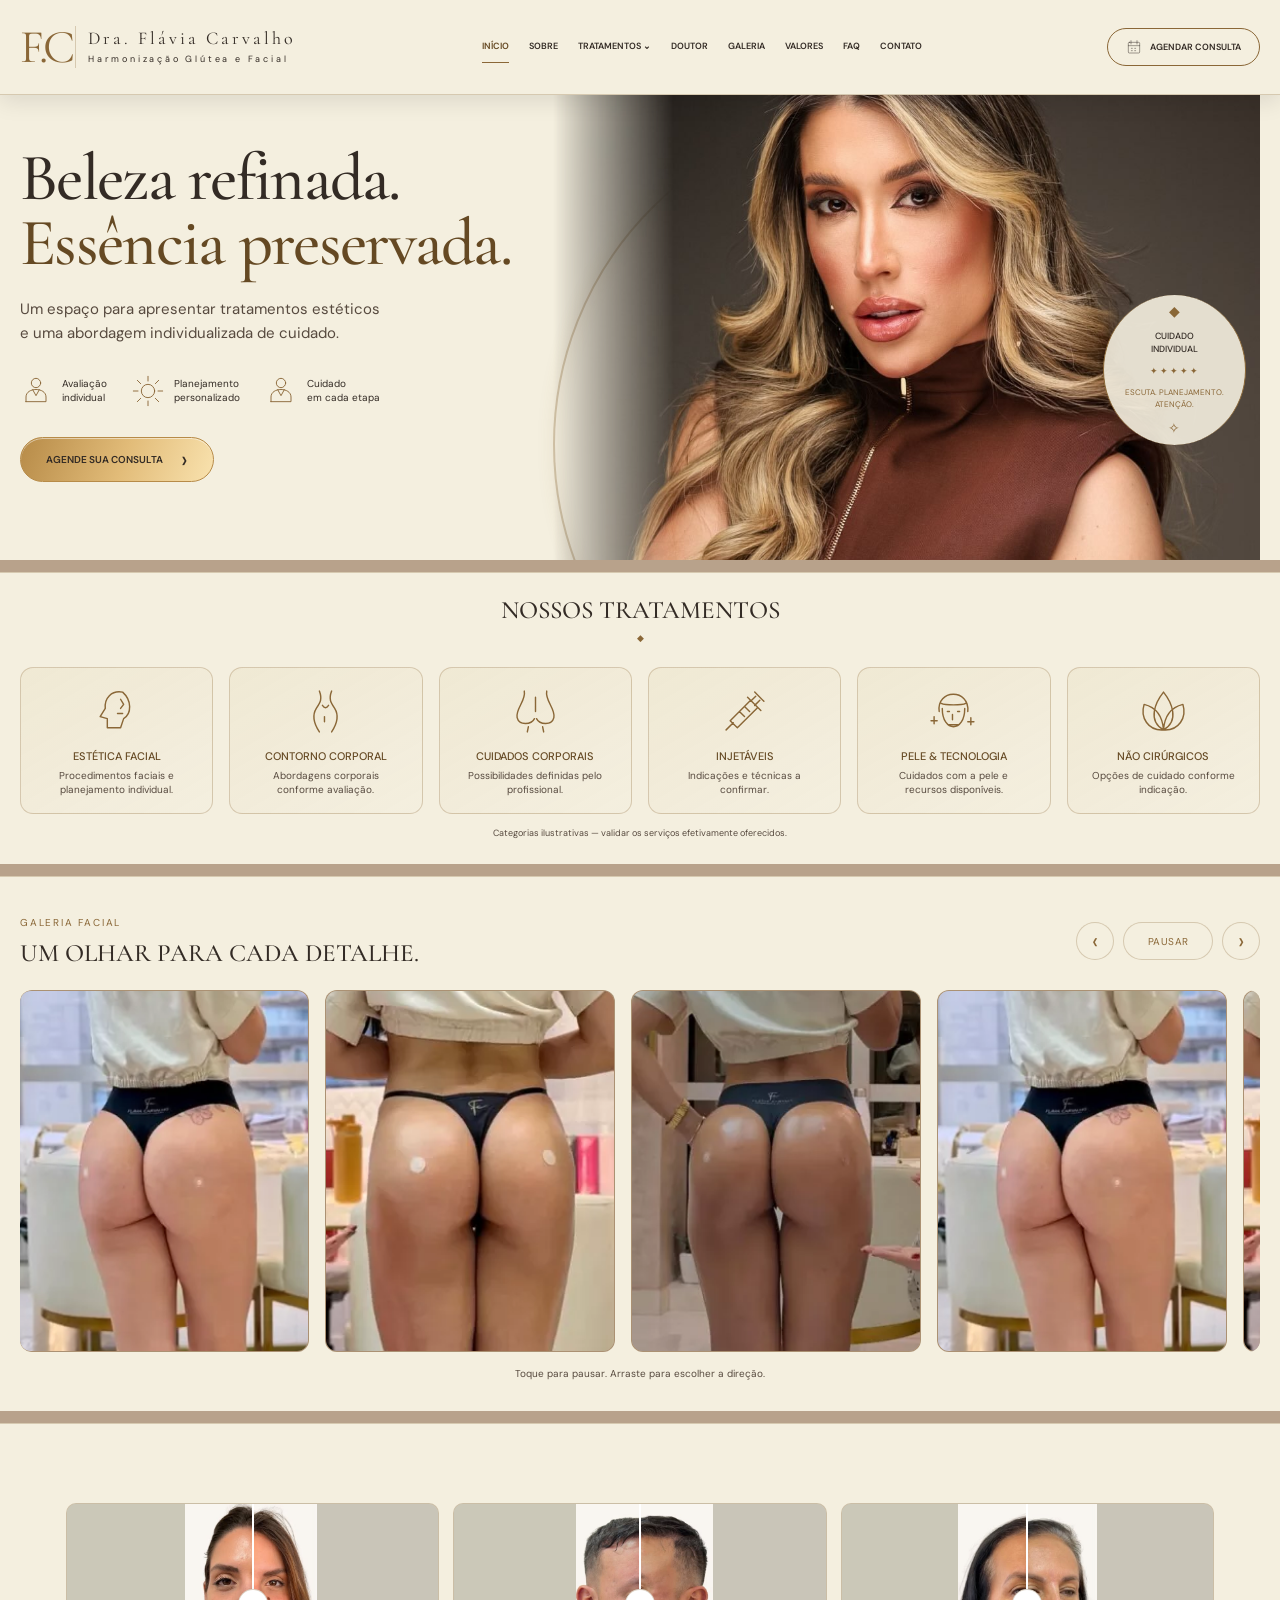
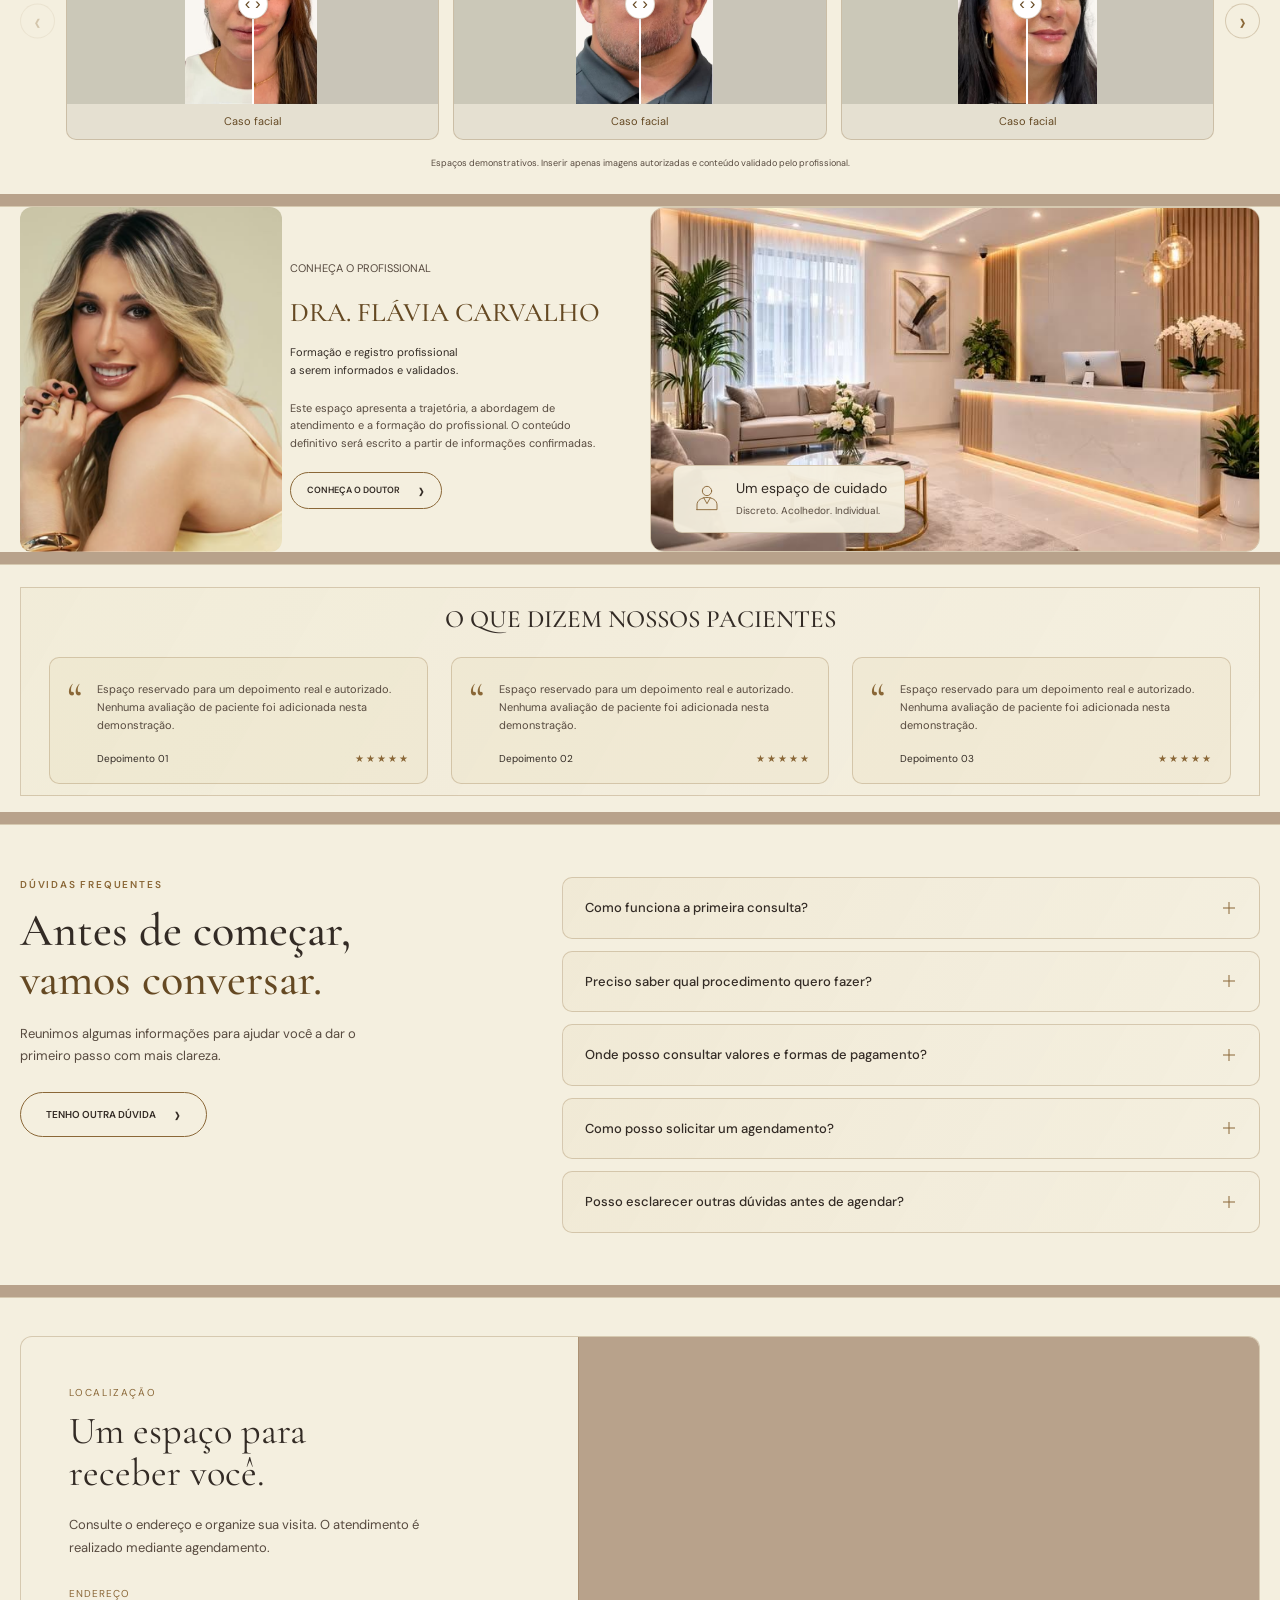
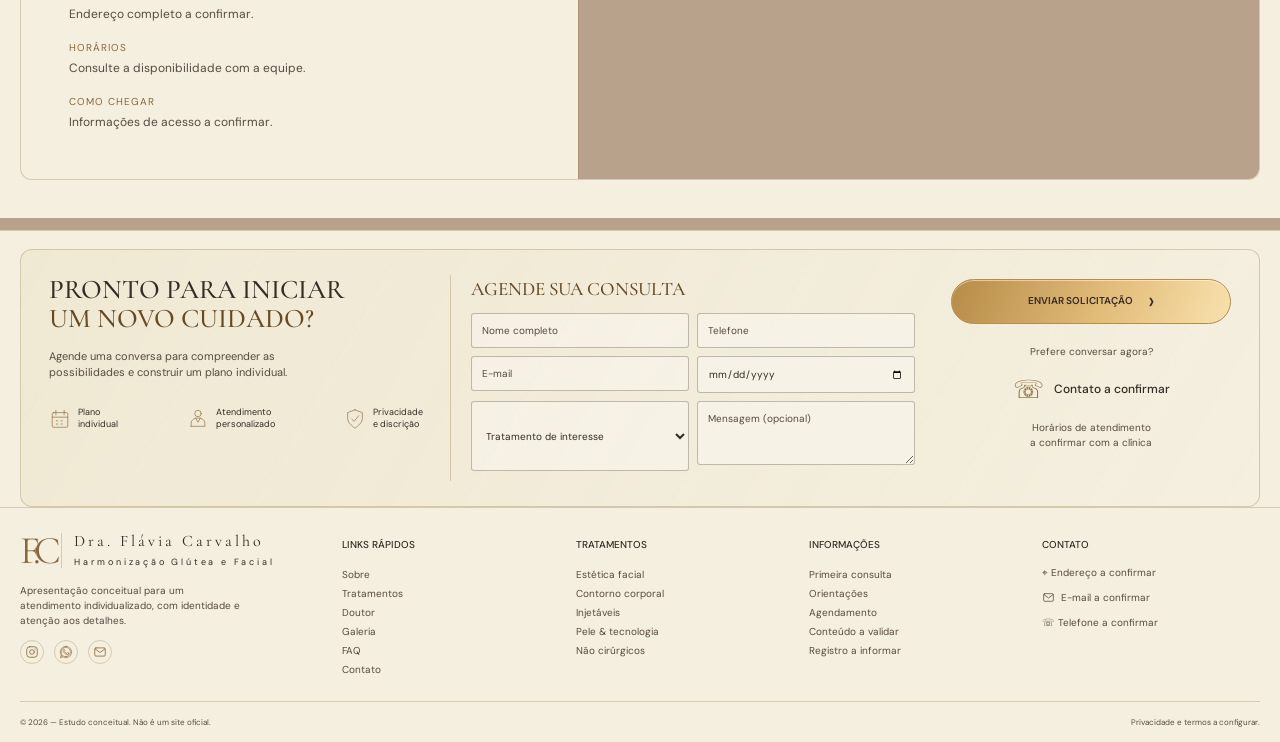
==== commit 79a25fce: "Update index.html" ====
--- a/index.html
+++ b/index.html
@@ -378,7 +378,7 @@
           rel="noopener noreferrer"
           hidden
         >
-          Abrir rota no mapa <span aria-hidden="true">↗</span>
+          Abrir rota no mapa <span aria-hidden="true">→</span>
         </a>
       </div>
 
--- a/style.css
+++ b/style.css
@@ -1,375 +1,416 @@
-
+/* IDENTIDADE VISUAL */
 :root {
-  /* Fundos */
   --dark: #F4EFDF;
   --gap: #B8A28B;
-  /* Textos */
   --text: #332B25;
   --muted: #574A3F;
-  /* Dourado para ícones, bordas e detalhes */
   --gold: #8A6737;
   --gold-light: #654923;
   --line: rgba(138, 103, 55, 0.28);
-  /* Tipografia */
   --serif: "Cormorant Garamond", Georgia, serif;
   --sans: "DM Sans", Arial, sans-serif;
-  /* Gradiente dourado original dos botões */
-  --gold-gradient: linear-gradient(
-    110deg,
-    #b78b48 0%,
-    #e2bc79 28%,
-    #f7dfaa 50%,
-    #d5ad6e 74%,
-    #b98f4e 100%
-  );
-}
-*{box-sizing:border-box}html{scroll-behavior:smooth;scroll-padding-top:90px}body{margin:0;background:var(--gap);color:var(--text);font:14px/1.5 var(--sans)}a{color:inherit;text-decoration:none}button,input,textarea,select{font:inherit}button,a{-webkit-tap-highlight-color:transparent}button{cursor:pointer}img{display:block;max-width:100%}h1,h2,h3,p,figure{margin:0}h1,h2,h3{font-family:var(--serif);font-weight:500}button:focus-visible,a:focus-visible,input:focus-visible,select:focus-visible,textarea:focus-visible{outline:2px solid var(--gold-light);outline-offset:4px}.container {width: min(1260px, calc(100% - 40px)); margin-inline: auto;}.svg-library{position:absolute;width:0;height:0;overflow:hidden}svg{width:32px;height:32px;fill:none;stroke:currentColor;stroke-width:1.4;stroke-linecap:round;stroke-linejoin:round}.header {position: sticky; top: 0; z-index: 100; background: var(--dark); border-bottom: 1px solid var(--line); box-shadow: 0 6px 22px rgba(0, 0, 0, 0.1);}.header-inner{min-height:94px;display:flex;align-items:center;justify-content:space-between;gap:25px}.brand{display:flex;align-items:center;gap:12px;flex-shrink:0}.brand>span:last-child{font-family:var(--serif);font-size:18px;letter-spacing:3px;line-height:1.1}.brand small{display:block;margin-top:5px;font:9px var(--sans);letter-spacing:2.8px}.monogram{font:47px/.9 var(--serif);letter-spacing:-8px;color:var(--gold);padding-right:8px;border-right:1px solid var(--line)}nav{display:flex;gap:20px;align-items:center}nav a{position:relative;white-space:nowrap;font-size:9px;font-weight:600;text-transform:uppercase}nav a.active,nav a:hover{color:var(--gold-light)}nav a.active::after{content:"";position:absolute;left:0;right:0;bottom:-9px;height:1px;background:var(--gold)}.button{display:inline-flex;gap:18px;align-items:center;justify-content:center;min-height:45px;padding:12px 25px;border:1px solid var(--gold);border-radius:50px;font:600 10px/1.2 var(--sans);text-transform:uppercase;transition:box-shadow .25s,transform .25s,background-position .4s}.button span{font:24px/10px var(--sans)}.button svg{width:16px;height:16px}.button.gold{background:var(--gold-gradient);background-size:200% 100%;color:#262c39;box-shadow:inset 0 1px 0 rgba(255,255,255,.35)}.button.gold:hover{background-position:100% 0;box-shadow:0 5px 18px rgba(199,166,83,.22);transform:translateY(-2px)}.button.outline{background:transparent;color:var(--text);border-color:#bda273}.button.outline:hover{color:var(--gold-light);box-shadow:0 0 14px rgba(199,166,83,.12)}.header-button{font-size:9px;min-height:38px;padding:9px 18px;white-space:nowrap;gap:8px}.menu-toggle{display:none}.hero{background:var(--dark);overflow:hidden}.hero-inner{position:relative;min-height:465px;display:grid;grid-template-columns:46% 54%;align-items:center}.hero-copy{position:relative;z-index:3;padding:30px 0 58px}.hero h1{font-size:clamp(45px,5.2vw,73px);line-height:.98;letter-spacing:-1.7px}.hero h1 span{color:#e0be82}.hero-copy>p{max-width:370px;margin-top:22px;color:var(--muted);font-size:15px;line-height:1.6}.hero-benefits{display:flex;gap:25px;margin:30px 0}.hero-benefits>div{display:flex;gap:10px;align-items:center;font-size:10px;line-height:1.4}.hero-benefits svg{color:var(--gold);flex-shrink:0}.hero-visual{position:absolute;right:0;bottom:0;width:57%;height:100%;isolation:isolate}.hero-ring{position:absolute;width:95%;aspect-ratio:1;top:3%;left:0;border:2px solid rgba(199,166,83,.34);border-radius:50%;box-shadow:0 0 18px rgba(199,166,83,.16),inset 0 0 18px rgba(199,166,83,.12)}.hero-photo{position:absolute;inset:0;width:100%;height:100%;object-fit:cover;object-position:center 30%;z-index:1;mask-image:linear-gradient(90deg,transparent,#000 17%)}.hero-seal{position:absolute;right:2%;top:43%;z-index:2;width:143px;height:150px;display:flex;flex-direction:column;align-items:center;justify-content:center;gap:8px;text-align:center;border-left:1px solid var(--gold);border-right:1px solid var(--gold);border-radius:50%;background:rgba(45,51,65,.5)}.hero-seal strong{font-size:9px;font-weight:500}.hero-seal i{font-size:9px;color:var(--gold);font-style:normal}.hero-seal small{font-size:8px;color:var(--gold)}.hero-seal>span{color:var(--gold)}.section-shell{background:var(--dark);margin-top:12px;padding:24px 0;border-top:1px solid var(--line)}.section-title{text-align:center;text-transform:uppercase;font-size:25px;line-height:1.1;margin-bottom:23px}.section-title>span{display:block;font:9px var(--sans);color:var(--gold);margin-top:7px}.treatment-grid{display:grid;grid-template-columns:repeat(6,minmax(0,1fr));gap:16px}.treatment-card{padding:19px 12px 16px;border:1px solid var(--line);border-radius:13px;text-align:center;background:linear-gradient(150deg,rgba(199,166,83,.08),rgba(255,255,255,.015));transition:transform .25s,box-shadow .25s}.treatment-card:hover{transform:translateY(-5px);box-shadow:0 12px 24px rgba(0,0,0,.15)}.treatment-card svg{width:49px;height:49px;color:var(--gold);margin-bottom:7px}.treatment-card h3{font:500 11px var(--sans);color:#ecd3a2;text-transform:uppercase;margin-bottom:6px}.treatment-card p{font-size:10px;line-height:1.4;color:var(--muted);max-width:150px;margin:auto}.demo-caption,.results-note{text-align:center;font-size:9px;color:#bec1c9;margin-top:13px}.gallery-wrap{position:relative}.results-track{display:grid;grid-auto-flow:column;grid-auto-columns:calc((100% - 42px)/4);gap:14px;overflow-x:auto;scroll-snap-type:x mandatory;scrollbar-width:none}.results-track::-webkit-scrollbar{display:none}.result-card{overflow:hidden;border:1px solid var(--line);border-radius:10px;scroll-snap-align:start;background:rgba(0,0,0,.06)}.result-media{position:relative;aspect-ratio:1.85}.result-media img{width:100%;height:100%;object-fit:contain;position:relative;z-index:1}.result-card figcaption{text-align:center;font-size:11px;color:#ecd3a2;padding:9px}.slider-arrow{position:absolute;z-index:3;top:40%;width:35px;height:35px;border-radius:50%;border:1px solid var(--line);background:var(--dark);color:var(--gold);font-size:26px;line-height:1}.slider-arrow.prev{left:-42px}.slider-arrow.next{right:-42px}.doctor{padding:0}.doctor-grid{display:grid;grid-template-columns:1fr 1fr;gap:20px;align-items:stretch}.doctor-profile{display:grid;grid-template-columns:43% 57%;min-height:345px}.doctor-photo-wrap{position:relative;min-height:345px}.doctor-photo{position:absolute;width:100%;height:100%;object-fit:contain;object-position:bottom}.doctor-copy{padding:40px 12px 30px 8px;align-self:center}.eyebrow{font-size:10px;text-transform:uppercase;margin-bottom:11px}.doctor-copy h2{font-size:27px;color:#e3c48b;line-height:1.1;text-transform:uppercase;margin-bottom:17px}.doctor-copy p{font-size:11px;line-height:1.6;color:var(--muted);margin-bottom:20px}.doctor-copy .credentials{color:var(--text)}.doctor-copy .button{font-size:9px;padding:10px 16px;min-height:37px}.clinic-photo-wrap{position:relative;min-height:345px;overflow:hidden;border-radius:14px;border:1px solid var(--line)}.clinic-photo{width:100%;height:100%;position:absolute;object-fit:cover}.clinic-caption{position:absolute;left:22px;bottom:18px;z-index:3;display:flex;gap:13px;align-items:center;padding:12px 17px;background:rgba(45,51,65,.88);border:1px solid var(--line);border-radius:9px}.clinic-caption svg{color:var(--gold)}.clinic-caption strong{display:block;font-size:14px;font-weight:400}.clinic-caption span{font-size:10px;color:var(--muted)}.testimonials{padding:22px 0 16px}.testimonials-panel{border:1px solid var(--line);padding:18px 28px 11px;background:linear-gradient(120deg,rgba(199,166,83,.045),transparent)}.testimonial-grid{display:grid;grid-template-columns:repeat(3,minmax(0,1fr));gap:23px}.testimonial-card{display:flex;gap:14px;padding:22px 17px 17px;border:1px solid var(--line);border-radius:10px;background:rgba(199,166,83,.055)}.quote{font:46px/.8 var(--serif);color:var(--gold)}.testimonial-card p{font-size:11px;line-height:1.65;margin-bottom:17px;color:var(--muted)}.testimonial-card footer{display:flex;flex-wrap:wrap;justify-content:space-between;gap:10px;font-size:10px}.stars{color:#dfb16b;letter-spacing:2px}.slider-dots{display:flex;justify-content:center;gap:9px;margin-top:15px}
-.slider-dots[hidden] { display: none;}.slider-dots button{padding:0;width:9px;height:9px;border-radius:50%;border:0;background:#777a81}.slider-dots .selected{background:var(--text)}.consultation{padding:18px 0 0}.consultation-panel{display:grid;grid-template-columns:34% 41% 25%;border:1px solid var(--line);border-radius:12px;padding:25px 28px;gap:0;background:linear-gradient(120deg,rgba(199,166,83,.08),transparent)}.consultation-copy{padding-right:27px;border-right:1px solid var(--line)}.consultation-copy h2{font-size:27px;line-height:1.08;text-transform:uppercase;margin-bottom:15px}.consultation-copy h2 span{color:#e3c48b}.consultation-copy>p{max-width:280px;font-size:11px;color:var(--muted)}.consultation-benefits{display:flex;justify-content:space-between;gap:8px;margin-top:26px}.consultation-benefits span{display:flex;gap:7px;align-items:center;font-size:9px;line-height:1.3}.consultation-benefits svg{width:22px;height:22px;color:var(--gold);flex-shrink:0}form{padding:0 20px}form h3{font-size:19px;color:#e3c48b;text-transform:uppercase;margin-bottom:10px}.form-grid{display:grid;grid-template-columns:1fr 1fr;gap:8px}label{min-width:0}label>span{position:absolute;width:1px;height:1px;overflow:hidden;clip-path:inset(50%)}input,select,textarea{width:100%;min-width:0;border:1px solid rgba(231,228,223,.22);border-radius:3px;background:rgba(0,0,0,.055);color:var(--text);padding:9px 10px;font-size:10px;min-height:35px;resize:vertical;color-scheme:dark}input::placeholder,textarea::placeholder{color:#c1c3ca}option{background:var(--dark)}textarea{min-height:64px}.form-grid label:has(select){align-self:stretch}.form-grid select{height:100%}.consultation-action{text-align:center;padding-left:16px;padding-top:4px}.consultation-action .button{width:100%;font-size:10px;padding:13px;gap:15px}.consultation-action>p{font-size:10px;color:var(--muted);margin:20px 0 12px}.phone-display{display:flex;align-items:center;justify-content:center;gap:10px}.phone-display>span{font-size:25px;color:var(--gold)}.phone-display strong{font-size:12px;font-weight:500}.consultation-action small{display:block;margin-top:12px;font-size:10px;color:var(--muted)}.form-status{font-size:10px;color:var(--gold-light);margin-top:10px}.site-footer{background:var(--dark);border-top:1px solid var(--line);padding-top:25px}.footer-grid{display:grid;grid-template-columns:1.45fr 1fr 1fr 1fr 1.1fr;gap:35px}.footer-brand .brand>span:last-child{font-size:16px}.footer-brand .brand .monogram{font-size:39px}.footer-brand>p{font-size:10px;max-width:225px;color:var(--muted);margin-top:15px}.social-list{display:flex;gap:10px;margin-top:12px}.footer-grid h3{font:500 10px var(--sans);text-transform:uppercase;margin:5px 0 14px}.footer-grid>div>a:not(.brand),.footer-grid>div>span{display:block;font-size:10px;color:var(--muted);line-height:1.9}.footer-grid>div>p:not(.footer-brand p){font-size:10px;color:var(--muted);margin-bottom:10px}.footer-bottom{display:flex;justify-content:space-between;gap:20px;font-size:8px;color:#b9bdc6;border-top:1px solid var(--line);padding:14px 0;margin-top:22px}.back-to-top{position:fixed;right:18px;bottom:18px;z-index:25;width:39px;height:39px;border:1px solid var(--gold);border-radius:50%;background:var(--dark);color:var(--gold-light);opacity:0;visibility:hidden;transition:opacity .25s}.back-to-top.visible{opacity:1;visibility:visible}.asset{position:relative;z-index:1}.asset.hero-photo,.asset.doctor-photo,.asset.clinic-photo{position:absolute}.asset.missing{display:none}
-@media(min-width:1500px){.hero-inner{min-height:520px}}
-@media(max-width:1150px){.container{width:calc(100% - 48px)}nav{gap:11px}nav a{font-size:8px}.header-inner{gap:14px}.brand>span:last-child{font-size:14px;letter-spacing:2px}.header-button{padding:8px 12px;font-size:8px}.hero-benefits{gap:15px}.hero-benefits svg{width:26px}.slider-arrow.prev{left:-17px}.slider-arrow.next{right:-17px}.consultation-panel{padding:22px 18px}.consultation-benefits{flex-wrap:wrap}.doctor-copy h2{font-size:23px}.footer-grid{gap:20px}}
-@media(max-width:900px){.header-inner{min-height:80px;flex-wrap:wrap}.menu-toggle{display:block;margin-left:auto;border:1px solid var(--line);border-radius:5px;background:transparent;color:var(--gold);font-size:20px}.header nav{display:none;order:5;width:100%;padding-bottom:20px;flex-wrap:wrap;gap:20px}.header nav.open{display:flex}.header nav a{font-size:11px}.hero-inner{min-height:440px;grid-template-columns:52% 48%}.hero-visual{width:52%}.hero-seal{display:none}.hero h1{font-size:48px}.hero-copy>p{max-width:300px;font-size:13px}.hero-benefits{flex-wrap:wrap}.treatment-grid{grid-template-columns:repeat(3,1fr)}.doctor-grid{grid-template-columns:1fr}.doctor-profile{min-height:300px}.doctor-photo-wrap{min-height:300px}.clinic-photo-wrap{min-height:330px}.testimonial-grid{gap:12px}.testimonial-card{padding:18px 12px;gap:8px}.consultation-panel{grid-template-columns:1fr 1.2fr}.consultation-action{grid-column:2;padding:18px 20px 0}.consultation-copy{grid-row:span 2}.consultation-action .button{width:auto}.consultation-action>p{margin:12px 0 8px}.footer-grid{grid-template-columns:repeat(3,1fr)}.footer-brand{grid-column:span 1}}
-@media(max-width:620px){.container{width:calc(100% - 36px)}.brand>span:last-child{font-size:12px;letter-spacing:1.8px}.brand small{font-size:7px;letter-spacing:2px}.monogram{font-size:36px}.header-button{display:none}.hero-inner{display:flex;flex-direction:column;align-items:stretch;min-height:0}.hero-copy{padding:36px 0 25px}.hero h1{font-size:49px}.hero-copy>p{max-width:350px}.hero-benefits{gap:18px;margin:25px 0}.hero-benefits>div{font-size:9px}.hero-visual{position:relative;width:100%;height:330px;right:auto;bottom:auto}.hero-photo{mask-image:linear-gradient(0deg,#000 85%,transparent)}.hero-ring{width:95%;max-width:360px;left:50%;transform:translateX(-50%);top:0}.hero-seal{display:flex;right:0;top:45%;width:110px;height:120px}.section-shell{margin-top:10px;padding:25px 0}.section-title{font-size:24px}.treatment-grid{grid-template-columns:repeat(2,1fr);gap:12px}.treatment-card{padding:17px 10px}.results-track{grid-auto-columns:85%;gap:12px}.slider-arrow.prev{left:-10px}.slider-arrow.next{right:-10px}.result-media{aspect-ratio:1.7}.doctor{padding:0}.doctor-profile{grid-template-columns:40% 60%}.doctor-copy{padding:28px 0 28px 14px}.doctor-copy h2{font-size:24px}.doctor-copy p{font-size:10px;margin-bottom:14px}.doctor-copy .button{padding:9px 12px;font-size:8px;gap:8px}.doctor-photo-wrap{min-height:320px}.clinic-photo-wrap{min-height:270px}.clinic-caption{left:12px;bottom:12px;padding:10px 12px}.testimonials-panel{padding:20px 14px 13px}.testimonial-grid{display:grid;grid-auto-flow:column;grid-auto-columns:100%;grid-template-columns:none;overflow-x:auto;scroll-snap-type:x mandatory;scrollbar-width:none}.testimonial-card{scroll-snap-align:start;padding:22px 16px}.testimonial-card p{font-size:12px}.consultation-panel{grid-template-columns:1fr;padding:25px 20px;gap:24px}.consultation-copy{grid-row:auto;border-right:0;border-bottom:1px solid var(--line);padding:0 0 23px}.consultation-copy h2{font-size:29px}.consultation-benefits{margin-top:20px}.consultation-action{grid-column:auto;padding:0}form{padding:0}.form-grid{gap:10px}input,select,textarea{font-size:12px}.footer-grid{grid-template-columns:1fr 1fr;gap:25px}.footer-brand{grid-column:1/-1}.footer-brand>p{max-width:330px}.footer-bottom{flex-direction:column;gap:7px;font-size:9px}}
-treatment-card:hover{transform:none}
-/* Retrato com fundo: preencher a coluna da apresentação */
-.doctor-photo-wrap { overflow: hidden; border-radius: 12px;}
-.doctor-photo {width: 100%; height: 100%; object-fit: cover; object-position: center 25%;}
-.result-media {background: rgba(0, 0, 0, 0.12);}
-.result-media img {width: 100%; height: 100%; object-fit: contain;}
-/* Loading */
+  --gold-gradient: linear-gradient(110deg, #b78b48 0%, #e2bc79 28%, #f7dfaa 50%, #d5ad6e 74%, #b98f4e 100%);
+}
+
+/* BASE */
+*, *::before, *::after { box-sizing: border-box; }
+html, body { margin: 0; padding: 0; width: 100%; overflow-x: clip; }
+html { scroll-behavior: smooth; scroll-padding-top: 110px; }
+body { background: var(--gap); color: var(--text); font: 14px/1.5 var(--sans); }
+a { color: inherit; text-decoration: none; }
+button, input, textarea, select { font: inherit; }
+button, a { -webkit-tap-highlight-color: transparent; }
+button { cursor: pointer; }
+img { display: block; max-width: 100%; }
+h1, h2, h3, p, figure { margin: 0; }
+h1, h2, h3 { font-family: var(--serif); font-weight: 500; }
+button:focus-visible, a:focus-visible, input:focus-visible,
+select:focus-visible, textarea:focus-visible { outline: 2px solid var(--gold-light); outline-offset: 4px; }
+.container { width: min(1260px, calc(100% - 40px)); margin-inline: auto; }
+.svg-library { position: absolute; width: 0; height: 0; overflow: hidden; }
+svg { width: 32px; height: 32px; fill: none; stroke: currentColor; stroke-width: 1.4; stroke-linecap: round; stroke-linejoin: round; }
+.section-shell { background: var(--dark); margin-top: 12px; padding: 24px 0; border-top: 1px solid var(--line); }
+.section-title { text-align: center; text-transform: uppercase; font-size: 25px; line-height: 1.1; margin-bottom: 23px; }
+.section-title > span { display: block; font: 9px var(--sans); color: var(--gold); margin-top: 7px; }
+.eyebrow { font-size: 10px; text-transform: uppercase; margin-bottom: 11px; }
+.demo-caption, .results-note { text-align: center; font-size: 9px; color: var(--muted); margin-top: 13px; }
+
+/* CABEÇALHO E NAVEGAÇÃO */
+.header { position: sticky; top: 0; z-index: 100; background: var(--dark); border-bottom: 1px solid var(--line); box-shadow: 0 6px 22px rgba(0,0,0,.1); }
+.header-inner { min-height: 94px; display: flex; align-items: center; justify-content: space-between; gap: 25px; }
+.brand { display: flex; align-items: center; gap: 12px; flex-shrink: 0; }
+.brand > span:last-child { font-family: var(--serif); font-size: 18px; letter-spacing: 3px; line-height: 1.1; }
+.brand small { display: block; margin-top: 5px; font: 9px var(--sans); letter-spacing: 2.8px; }
+.monogram { font: 47px/.9 var(--serif); letter-spacing: -8px; color: var(--gold); padding-right: 8px; border-right: 1px solid var(--line); }
+nav { display: flex; gap: 20px; align-items: center; }
+nav a { position: relative; white-space: nowrap; font-size: 9px; font-weight: 600; text-transform: uppercase; }
+nav a.active, nav a:hover { color: var(--gold-light); }
+nav a.active::after { content: ""; position: absolute; left: 0; right: 0; bottom: -9px; height: 1px; background: var(--gold); }
+.menu-toggle { display: none; }
+
+/* BOTÕES */
+.button { display: inline-flex; gap: 18px; align-items: center; justify-content: center; min-height: 45px; padding: 12px 25px; border: 1px solid var(--gold); border-radius: 50px; font: 600 10px/1.2 var(--sans); text-transform: uppercase; transition: box-shadow .25s, transform .25s, background-position .4s; }
+.button span { font: 24px/10px var(--sans); }
+.button svg { width: 16px; height: 16px; }
+.button.gold { background: var(--gold-gradient); background-size: 200% 100%; border-color: #B78B48; color: var(--text); box-shadow: inset 0 1px 0 rgba(255,255,255,.5); }
+.button.gold:hover { background-position: 100% 0; box-shadow: 0 5px 18px rgba(138,103,55,.22); transform: translateY(-2px); }
+.button.outline { background: transparent; color: var(--text); border-color: var(--gold); }
+.button.outline:hover { color: var(--gold-light); box-shadow: 0 0 14px rgba(199,166,83,.12); }
+.header-button { font-size: 9px; min-height: 38px; padding: 9px 18px; white-space: nowrap; gap: 8px; }
+
+/* BANNER */
+.hero { background: var(--dark); overflow: hidden; }
+.hero-inner { position: relative; min-height: 465px; display: grid; grid-template-columns: 46% 54%; align-items: center; }
+.hero-copy { position: relative; z-index: 3; padding: 30px 0 58px; }
+.hero h1 { font-size: clamp(45px,5.2vw,73px); line-height: .98; letter-spacing: -1.7px; }
+.hero h1 span { color: var(--gold-light); }
+.hero-copy > p { max-width: 370px; margin-top: 22px; color: var(--muted); font-size: 15px; line-height: 1.6; }
+.hero-benefits { display: flex; gap: 25px; margin: 30px 0; }
+.hero-benefits > div { display: flex; gap: 10px; align-items: center; font-size: 10px; line-height: 1.4; }
+.hero-benefits svg { color: var(--gold); flex-shrink: 0; }
+.hero-visual { position: absolute; right: 0; bottom: 0; width: 57%; height: 100%; isolation: isolate; }
+.hero-ring { position: absolute; width: 95%; aspect-ratio: 1; top: 3%; left: 0; border: 2px solid rgba(138,103,55,.35); border-radius: 50%; box-shadow: 0 0 18px rgba(138,103,55,.1), inset 0 0 18px rgba(138,103,55,.08); }
+.hero-photo { position: absolute; inset: 0; width: 100%; height: 100%; object-fit: cover; object-position: center 30%; z-index: 1; mask-image: linear-gradient(90deg,transparent,#000 17%); }
+.hero-seal { position: absolute; right: 2%; top: 43%; z-index: 2; width: 143px; height: 150px; display: flex; flex-direction: column; align-items: center; justify-content: center; gap: 8px; text-align: center; border-left: 1px solid var(--gold); border-right: 1px solid var(--gold); border-radius: 50%; background: rgba(244,239,223,.9); }
+.hero-seal strong { font-size: 9px; font-weight: 500; }
+.hero-seal i { font-size: 9px; color: var(--gold); font-style: normal; }
+.hero-seal small { font-size: 8px; color: var(--gold); }
+.hero-seal > span { color: var(--gold); }
+
+/* TRATAMENTOS */
+.treatment-grid { display: grid; grid-template-columns: repeat(6,minmax(0,1fr)); gap: 16px; }
+.treatment-card { padding: 19px 12px 16px; border: 1px solid var(--line); border-radius: 13px; text-align: center; background: linear-gradient(150deg,rgba(199,166,83,.08),rgba(255,255,255,.015)); transition: transform .25s, box-shadow .25s; }
+.treatment-card:hover { transform: translateY(-5px); box-shadow: 0 12px 24px rgba(0,0,0,.15); }
+.treatment-card svg { width: 49px; height: 49px; color: var(--gold); margin-bottom: 7px; }
+.treatment-card h3 { font: 500 11px var(--sans); color: var(--gold-light); text-transform: uppercase; margin-bottom: 6px; }
+.treatment-card p { font-size: 10px; line-height: 1.4; color: var(--muted); max-width: 150px; margin: auto; }
+
+/* GALERIA DE RESULTADOS */
+.gallery-wrap { position: relative; padding-inline: 46px; }
+.results-track { display: grid; grid-auto-flow: column; grid-auto-columns: calc((100% - 28px)/3); gap: 14px; overflow-x: auto; scroll-snap-type: x mandatory; scrollbar-width: none; padding-block: 4px; }
+.results-track::-webkit-scrollbar { display: none; }
+.result-card { min-width: 0; margin: 0; overflow: hidden; border: 1px solid var(--line); border-radius: 10px; scroll-snap-align: start; background: rgba(0,0,0,.06); }
+.result-media { position: relative; aspect-ratio: 1.85; background: rgba(0,0,0,.12); }
+.result-media img { width: 100%; height: 100%; object-fit: contain; position: relative; z-index: 1; }
+.result-card figcaption { text-align: center; font-size: 11px; color: var(--gold-light); padding: 9px; }
+.slider-arrow { position: absolute; z-index: 3; top: 50%; display: grid; place-items: center; width: 35px; height: 35px; padding: 0; border-radius: 50%; border: 1px solid var(--line); background: var(--dark); color: var(--gold); font-size: 26px; line-height: 1; transform: translateY(-50%); transition: opacity .25s, background .25s; }
+.slider-arrow.prev { left: 0; }
+.slider-arrow.next { right: 0; }
+.slider-arrow:disabled { opacity: .3; cursor: default; }
+
+/* COMPARAÇÃO ANTES / DEPOIS */
+.result-media.result-compare { position: relative; aspect-ratio: 1.85; overflow: hidden; isolation: isolate; user-select: none; -webkit-user-select: none; touch-action: pan-y; }
+.result-media.result-compare > .comparison-after,
+.result-media.result-compare .comparison-before > img { position: absolute; inset: 0; width: 100%; height: 100%; max-width: none; object-fit: contain; object-position: center; z-index: auto; pointer-events: none; }
+.comparison-before { position: absolute; inset: 0; z-index: 2; background: var(--comparison-background,#cbc8b8); clip-path: inset(0 calc(100% - var(--position,50%)) 0 0); pointer-events: none; }
+.comparison-divider { position: absolute; top: 0; bottom: 0; left: var(--position,50%); z-index: 3; width: 2px; background: #fff; transform: translateX(-50%); pointer-events: none; }
+.comparison-divider > span { position: absolute; top: 50%; left: 50%; display: grid; place-items: center; width: 30px; height: 30px; border: 1px solid var(--line); border-radius: 50%; background: #fff; color: var(--gold-light); font: 400 17px/1 Arial,sans-serif; white-space: pre; box-shadow: 0 2px 8px rgba(0,0,0,.15); transform: translate(-50%,-50%); }
+.comparison-control { position: absolute; inset: 0; z-index: 4; width: 100%; height: 100%; margin: 0; padding: 0; opacity: 0; cursor: ew-resize; touch-action: pan-y; }
+.result-compare:focus-within { outline: 2px solid var(--gold); outline-offset: -2px; }
+
+/* PROFISSIONAL E AMBIENTE */
+.doctor { padding: 0; }
+.doctor-grid { display: grid; grid-template-columns: 1fr 1fr; gap: 20px; align-items: stretch; }
+.doctor-profile { display: grid; grid-template-columns: 43% 57%; min-height: 345px; }
+.doctor-photo-wrap { position: relative; min-height: 345px; overflow: hidden; border-radius: 12px; }
+.doctor-photo { position: absolute; width: 100%; height: 100%; object-fit: cover; object-position: center 25%; }
+.doctor-copy { padding: 40px 12px 30px 8px; align-self: center; }
+.doctor-copy h2 { font-size: 27px; color: var(--gold-light); line-height: 1.1; text-transform: uppercase; margin-bottom: 17px; }
+.doctor-copy p { font-size: 11px; line-height: 1.6; color: var(--muted); margin-bottom: 20px; }
+.doctor-copy .credentials { color: var(--text); }
+.doctor-copy .button { font-size: 9px; padding: 10px 16px; min-height: 37px; }
+.clinic-photo-wrap { position: relative; min-height: 345px; overflow: hidden; border-radius: 14px; border: 1px solid var(--line); }
+.clinic-photo { width: 100%; height: 100%; position: absolute; object-fit: cover; }
+.clinic-caption { position: absolute; left: 22px; bottom: 18px; z-index: 3; display: flex; gap: 13px; align-items: center; padding: 12px 17px; background: rgba(244,239,223,.95); border: 1px solid var(--line); border-radius: 9px; }
+.clinic-caption svg { color: var(--gold); }
+.clinic-caption strong { display: block; font-size: 14px; font-weight: 400; }
+.clinic-caption span { font-size: 10px; color: var(--muted); }
+
+/* DEPOIMENTOS */
+.testimonials { padding: 22px 0 16px; }
+.testimonials-panel { border: 1px solid var(--line); padding: 18px 28px 11px; background: linear-gradient(120deg,rgba(199,166,83,.045),transparent); }
+.testimonial-grid { display: grid; grid-template-columns: repeat(3,minmax(0,1fr)); gap: 23px; }
+.testimonial-card { display: flex; gap: 14px; padding: 22px 17px 17px; border: 1px solid var(--line); border-radius: 10px; background: rgba(199,166,83,.055); }
+.quote { font: 46px/.8 var(--serif); color: var(--gold); }
+.testimonial-card p { font-size: 11px; line-height: 1.65; margin-bottom: 17px; color: var(--muted); }
+.testimonial-card footer { display: flex; flex-wrap: wrap; justify-content: space-between; gap: 10px; font-size: 10px; }
+.stars { color: var(--gold); letter-spacing: 2px; }
+.slider-dots { display: flex; justify-content: center; gap: 9px; margin-top: 15px; }
+.slider-dots[hidden] { display: none; }
+.slider-dots button { padding: 0; width: 9px; height: 9px; border-radius: 50%; border: 0; background: var(--gap); }
+.slider-dots .selected { background: var(--gold-light); }
+
+/* FAQ */
+.faq-section { padding-top: 52px; padding-bottom: 52px; }
+.faq-layout { display: grid; grid-template-columns: minmax(0,.8fr) minmax(0,1.2fr); gap: clamp(36px,6vw,90px); align-items: start; }
+.faq-eyebrow { margin-bottom: 14px; color: var(--gold); font-size: 10px; font-weight: 600; letter-spacing: .18em; text-transform: uppercase; }
+.faq-intro h2 { margin-bottom: 20px; font-size: clamp(32px,3.6vw,48px); line-height: 1.05; }
+.faq-intro h2 span { color: var(--gold-light); }
+.faq-description { max-width: 340px; margin-bottom: 25px; color: var(--muted); font-size: 13px; line-height: 1.7; }
+.faq-list { display: grid; gap: 12px; min-width: 0; }
+.faq-item { overflow: hidden; border: 1px solid var(--line); border-radius: 10px; background: linear-gradient(120deg,rgba(199,166,83,.06),rgba(255,255,255,.015)); transition: border-color .3s, box-shadow .3s; }
+.faq-item:hover, .faq-item[open] { border-color: rgba(199,166,83,.65); }
+.faq-item[open] { box-shadow: 0 8px 22px rgba(0,0,0,.1); }
+.faq-item summary { display: flex; align-items: center; justify-content: space-between; gap: 20px; padding: 20px 22px; cursor: pointer; list-style: none; }
+.faq-item summary::-webkit-details-marker { display: none; }
+.faq-item summary > span:first-child { color: var(--text); font-size: 13px; font-weight: 500; line-height: 1.5; }
+.faq-item summary:focus-visible { outline: 2px solid var(--gold-light); outline-offset: -4px; border-radius: 10px; }
+.faq-icon { position: relative; flex: 0 0 16px; width: 16px; height: 16px; color: var(--gold); }
+.faq-icon::before, .faq-icon::after { position: absolute; top: 50%; left: 50%; width: 12px; height: 1px; content: ""; background: currentColor; transform: translate(-50%,-50%); }
+.faq-icon::after { transform: translate(-50%,-50%) rotate(90deg); transition: transform .3s; }
+.faq-item[open] .faq-icon::after { transform: translate(-50%,-50%) rotate(0); }
+.faq-item[open] summary > span:first-child { color: var(--gold-light); }
+.faq-answer { padding: 0 22px 22px; }
+.faq-answer p { max-width: 620px; color: var(--muted); font-size: 12px; line-height: 1.8; }
+
+/* AGENDAMENTO E CAMPOS */
+.consultation { padding: 18px 0 0; }
+.consultation-panel { display: grid; grid-template-columns: 34% 41% 25%; border: 1px solid var(--line); border-radius: 12px; padding: 25px 28px; gap: 0; background: linear-gradient(120deg,rgba(199,166,83,.08),transparent); }
+.consultation-copy { padding-right: 27px; border-right: 1px solid var(--line); }
+.consultation-copy h2 { font-size: 27px; line-height: 1.08; text-transform: uppercase; margin-bottom: 15px; }
+.consultation-copy h2 span { color: var(--gold-light); }
+.consultation-copy > p { max-width: 280px; font-size: 11px; color: var(--muted); }
+.consultation-benefits { display: flex; justify-content: space-between; gap: 8px; margin-top: 26px; }
+.consultation-benefits span { display: flex; gap: 7px; align-items: center; font-size: 9px; line-height: 1.3; }
+.consultation-benefits svg { width: 22px; height: 22px; color: var(--gold); flex-shrink: 0; }
+form { padding: 0 20px; }
+form h3 { font-size: 19px; color: var(--gold-light); text-transform: uppercase; margin-bottom: 10px; }
+.form-grid { display: grid; grid-template-columns: 1fr 1fr; gap: 8px; }
+label { min-width: 0; }
+label > span { position: absolute; width: 1px; height: 1px; overflow: hidden; clip-path: inset(50%); }
+input, select, textarea { width: 100%; min-width: 0; border: 1px solid rgba(87,74,63,.35); border-radius: 3px; background: rgba(255,255,255,.3); color: var(--text); padding: 9px 10px; font-size: 10px; min-height: 35px; resize: vertical; color-scheme: light; }
+input::placeholder, textarea::placeholder { color: var(--muted); }
+option { background: var(--dark); }
+textarea { min-height: 64px; }
+.form-grid label:has(select) { align-self: stretch; }
+.form-grid select { height: 100%; }
+.consultation-action { text-align: center; padding-left: 16px; padding-top: 4px; }
+.consultation-action .button { width: 100%; font-size: 10px; padding: 13px; gap: 15px; }
+.consultation-action > p { font-size: 10px; color: var(--muted); margin: 20px 0 12px; }
+.phone-display { display: flex; align-items: center; justify-content: center; gap: 10px; }
+.phone-display > span { font-size: 25px; color: var(--gold); }
+.phone-display strong { font-size: 12px; font-weight: 500; }
+.consultation-action small { display: block; margin-top: 12px; font-size: 10px; color: var(--muted); }
+.form-status { font-size: 10px; color: var(--gold-light); margin-top: 10px; }
+
+/* RODAPÉ */
+.site-footer { background: var(--dark); border-top: 1px solid var(--line); padding-top: 25px; }
+.footer-grid { display: grid; grid-template-columns: 1.45fr 1fr 1fr 1fr 1.1fr; gap: 35px; }
+.footer-brand .brand > span:last-child { font-size: 16px; }
+.footer-brand .brand .monogram { font-size: 39px; }
+.footer-brand > p { font-size: 10px; max-width: 225px; color: var(--muted); margin-top: 15px; }
+.social-list { display: flex; gap: 10px; margin-top: 12px; }
+.social-list > span, .social-list > a { display: inline-flex; align-items: center; justify-content: center; flex-shrink: 0; width: 24px; height: 24px; padding: 0; border: 1px solid var(--line); border-radius: 50%; color: var(--gold); }
+.social-list svg { display: block; flex-shrink: 0; width: 14px; height: 14px; }
+.footer-grid h3 { font: 500 10px var(--sans); text-transform: uppercase; margin: 5px 0 14px; }
+.footer-grid > div > a:not(.brand), .footer-grid > div > span { display: block; font-size: 10px; color: var(--muted); line-height: 1.9; }
+.footer-grid > div > p:not(.footer-brand p) { font-size: 10px; color: var(--muted); margin-bottom: 10px; }
+.footer-grid > div > a:not(.brand) { position: relative; width: fit-content; transition: color .3s, transform .3s; }
+.footer-grid > div > a:not(.brand)::after { position: absolute; right: 0; bottom: 2px; left: 0; height: 1px; content: ""; background: linear-gradient(90deg,var(--gold),var(--gold-light),var(--gold)); transform: scaleX(0); transform-origin: right; transition: transform .35s; }
+.footer-grid > div > a:not(.brand):hover, .footer-grid > div > a:not(.brand):focus-visible { color: var(--gold-light); transform: translateX(4px); }
+.footer-grid > div > a:not(.brand):hover::after, .footer-grid > div > a:not(.brand):focus-visible::after { transform: scaleX(1); transform-origin: left; }
+.footer-bottom { display: flex; justify-content: space-between; gap: 20px; font-size: 8px; color: var(--muted); border-top: 1px solid var(--line); padding: 14px 0; margin-top: 22px; }
+.footer-email { display: flex; align-items: center; gap: 6px; }
+.footer-email svg { display: block; flex: 0 0 13px; width: 13px; height: 13px; }
+.back-to-top { position: fixed; right: 18px; bottom: 18px; z-index: 25; width: 39px; height: 39px; border: 1px solid var(--gold); border-radius: 50%; background: var(--dark); color: var(--gold-light); opacity: 0; visibility: hidden; transition: opacity .25s; }
+.back-to-top.visible { opacity: 1; visibility: visible; }
+
+/* IMAGENS E CARREGAMENTO */
+.asset { position: relative; z-index: 1; }
+.asset.hero-photo, .asset.doctor-photo, .asset.clinic-photo { position: absolute; }
+.asset.missing { display: none; }
 body.is-loading { overflow: hidden; }
-.loader { position: fixed; z-index: 9999; inset: 0; display: grid; place-items: center; background: radial-gradient(circle at 50% 40%, rgba(199, 166, 83, 0.1), transparent 45%), var(--dark); transition: opacity 0.8s ease, visibility 0.8s ease, transform 0.8s ease;}
-.loader.is-hidden { opacity: 0; visibility: hidden; pointer-events: none; transform: translateY(-16px);}
-.loader-inner { display: grid; justify-items: center; gap: 10px; text-align: center;}
-.loader-monogram {font: 64px/1 var(--serif); letter-spacing: -6px; padding-right: 6px; background: var(--gold-gradient); background-size: 220% auto;-webkit-background-clip: text; background-clip: text; color: transparent; opacity: 0; animation: loader-rise 0.8s ease 0.1s forwards, loader-shine 2.4s linear infinite;}
-.loader-name { font: 500 clamp(1.1rem, 3vw, 1.6rem) var(--serif); letter-spacing: 0.14em; text-transform: uppercase; opacity: 0; animation: loader-rise 0.8s ease 0.3s forwards;}
-.loader-sub {font-size: 9px; letter-spacing: 0.3em; text-transform: uppercase; color: var(--gold); opacity: 0; animation: loader-rise 0.8s ease 0.45s forwards;}
-.loader-line { position: relative; width: min(200px, 50vw); height: 1px; margin-top: 14px; overflow: hidden; background: rgba(199, 166, 83, 0.2);}
-.loader-line i { position: absolute; inset: 0; background: linear-gradient(90deg, transparent, var(--gold), var(--gold-light), var(--gold), transparent); transform: translateX(-100%); animation: loader-progress 1.5s ease-in-out infinite;}
-.loader-sr { position: absolute; width: 1px; height: 1px; overflow: hidden; clip-path: inset(50%);}
-@keyframes loader-rise {from { opacity: 0; transform: translateY(14px); } to   { opacity: 1; transform: translateY(0); }}
+.loader { position: fixed; z-index: 9999; inset: 0; display: grid; place-items: center; background: radial-gradient(circle at 50% 40%,rgba(199,166,83,.1),transparent 45%),var(--dark); transition: opacity .8s ease, visibility .8s ease, transform .8s ease; }
+.loader.is-hidden { opacity: 0; visibility: hidden; pointer-events: none; transform: translateY(-16px); }
+.loader-inner { display: grid; justify-items: center; gap: 10px; text-align: center; }
+.loader-monogram { font: 64px/1 var(--serif); letter-spacing: -6px; padding-right: 6px; background: var(--gold-gradient); background-size: 220% auto; -webkit-background-clip: text; background-clip: text; color: transparent; opacity: 0; animation: loader-rise .8s ease .1s forwards, loader-shine 2.4s linear infinite; }
+.loader-name { font: 500 clamp(1.1rem,3vw,1.6rem) var(--serif); letter-spacing: .14em; text-transform: uppercase; opacity: 0; animation: loader-rise .8s ease .3s forwards; }
+.loader-sub { font-size: 9px; letter-spacing: .3em; text-transform: uppercase; color: var(--gold); opacity: 0; animation: loader-rise .8s ease .45s forwards; }
+.loader-line { position: relative; width: min(200px,50vw); height: 1px; margin-top: 14px; overflow: hidden; background: rgba(199,166,83,.2); }
+.loader-line i { position: absolute; inset: 0; background: linear-gradient(90deg,transparent,var(--gold),var(--gold-light),var(--gold),transparent); transform: translateX(-100%); animation: loader-progress 1.5s ease-in-out infinite; }
+.loader-sr { position: absolute; width: 1px; height: 1px; overflow: hidden; clip-path: inset(50%); }
+@keyframes loader-rise { from { opacity: 0; transform: translateY(14px); } to { opacity: 1; transform: translateY(0); } }
 @keyframes loader-progress { to { transform: translateX(100%); } }
-@keyframes loader-shine    { to { background-position: -220% center; } }
-/* Fade-in no scroll */
-html, body { overflow-x: clip; }
-.reveal {opacity: 0; transition: opacity 0.8s ease, transform 0.8s cubic-bezier(0.22, 1, 0.36, 1); transition-delay: var(--delay, 0s);}
-.reveal-up    { transform: translateY(32px); }
-.reveal-down  { transform: translateY(-32px); }
-.reveal-left  { transform: translateX(-40px); }
+@keyframes loader-shine { to { background-position: -220% center; } }
+
+/* ANIMAÇÕES DE ENTRADA */
+.reveal { opacity: 0; transition: opacity .8s ease, transform .8s cubic-bezier(.22,1,.36,1); transition-delay: var(--delay,0s); }
+.reveal-up { transform: translateY(32px); }
+.reveal-down { transform: translateY(-32px); }
+.reveal-left { transform: translateX(-40px); }
 .reveal-right { transform: translateX(40px); }
 .reveal.is-visible { opacity: 1; transform: none; }
-/* Mantém o hover de elevação dos cards */
 .treatment-card.reveal.is-visible:hover { transform: translateY(-5px); }
-@media (max-width: 620px) {.reveal-left  { transform: translateX(-24px); }.reveal-right { transform: translateX(24px); }}
-
-/* Rodapé: hover nos links */
-.footer-grid > div > a:not(.brand) {position: relative; width: fit-content; transition: color 0.3s ease, transform 0.3s ease;}
-.footer-grid > div > a:not(.brand)::after { position: absolute; right: 0; bottom: 2px; left: 0; height: 1px; content: ""; background: linear-gradient( 90deg, var(--gold), var(--gold-light), var(--gold)); transform: scaleX(0); transform-origin: right; transition: transform 0.35s ease;}
-.footer-grid > div > a:not(.brand):hover,
-.footer-grid > div > a:not(.brand):focus-visible {color: var(--gold-light); transform: translateX(4px);}
-.footer-grid > div > a:not(.brand):hover::after,
-.footer-grid > div > a:not(.brand):focus-visible::after { transform: scaleX(1); transform-origin: left;}
-html,
-body { margin: 0; padding: 0; width: 100%; overflow-x: clip;}
-*,
-*::before,
-*::after { box-sizing: border-box;}
-/* Centraliza os ícones dentro dos círculos */
-.social-list > span,
-.social-list > a { display: inline-flex; align-items: center; justify-content: center; flex-shrink: 0; width: 24px; height: 24px; padding: 0; border: 1px solid var(--line); border-radius: 50%; color: var(--gold);}
-/* Sobrescreve o tamanho global de 32px dos SVGs */
-.social-list svg {display: block; flex-shrink: 0; width: 14px; height: 14px;} 
-/* Cabeçalho permanece no topo durante a rolagem */
-/* Evita que o cabeçalho cubra o destino dos links internos */
-html {scroll-padding-top: 110px;}
-@media (max-width: 900px) { html { scroll-padding-top: 96px;}}
-@media (max-width: 900px) {.header-inner { position: relative; flex-wrap: nowrap; min-height: 80px;}
-/* Menu fechado */
-.header #main-nav { position: absolute; top: 100%; right: 0; left: 0; display: flex; flex-direction: column; align-items: stretch; flex-wrap: nowrap; gap: 0; width: 100%; max-height: calc(100dvh - 100px); margin: 0; padding: 10px 14px; overflow-y: auto; overscroll-behavior: contain; border: 1px solid var(--line); border-radius: 0 0 14px 14px; background: var(--dark); box-shadow: 0 18px 30px rgba(0, 0, 0, 0.2); opacity: 0; visibility: hidden; pointer-events: none; transform: translateY(-12px); transition: opacity 0.3s ease, transform 0.35s cubic-bezier(0.22, 1, 0.36, 1), visibility 0s linear 0.35s;}
-/* Menu aberto */
-.header #main-nav.open { opacity: 1; visibility: visible; pointer-events: auto; transform: translateY(0); transition: opacity 0.3s ease, transform 0.35s cubic-bezier(0.22, 1, 0.36, 1), visibility 0s;}
-.header #main-nav a { display: block; padding: 14px 12px; border-bottom: 1px solid var(--line); font-size: 11px; letter-spacing: 0.06em;}
-.header #main-nav a:last-child {border-bottom: 0;}
-/* Remove a pequena linha de “Início” dentro do dropdown */
-.header #main-nav a.active::after {display: none;}
-.menu-toggle {display: inline-flex; align-items: center; justify-content: center; width: 40px; height: 40px; padding: 0; transition: background-color 0.25s ease, border-color 0.25s ease;}
-.menu-toggle[aria-expanded="true"] { border-color: var(--gold); background: rgba(199, 166, 83, 0.1);}}
-/* Acessibilidade: reduzir movimento */
-/* FAQ */
-.faq-section {
-  padding-top: 52px;
-  padding-bottom: 52px;
-}
-
-.faq-layout {
-  display: grid;
-  grid-template-columns: minmax(0, 0.8fr) minmax(0, 1.2fr);
-  gap: clamp(36px, 6vw, 90px);
-  align-items: start;
-}
-
-.faq-eyebrow {
-  margin-bottom: 14px;
-  color: var(--gold);
-  font-size: 10px;
-  font-weight: 600;
-  letter-spacing: 0.18em;
-  text-transform: uppercase;
-}
-
-.faq-intro h2 {
-  margin-bottom: 20px;
-  font-size: clamp(32px, 3.6vw, 48px);
-  line-height: 1.05;
-}
-
-.faq-intro h2 span {
-  color: #e3c48b;
-}
-
-.faq-description {
-  max-width: 340px;
-  margin-bottom: 25px;
-  color: var(--muted);
-  font-size: 13px;
-  line-height: 1.7;
-}
-
-.faq-list {
-  display: grid;
-  gap: 12px;
-  min-width: 0;
-}
-
-.faq-item {
-  overflow: hidden;
-  border: 1px solid var(--line);
-  border-radius: 10px;
-
-  background: linear-gradient(
-    120deg,
-    rgba(199, 166, 83, 0.06),
-    rgba(255, 255, 255, 0.015)
-  );
-
-  transition:
-    border-color 0.3s ease,
-    box-shadow 0.3s ease;
-}
-
-.faq-item:hover,
-.faq-item[open] {
-  border-color: rgba(199, 166, 83, 0.65);
-}
-
-.faq-item[open] {
-  box-shadow: 0 8px 22px rgba(0, 0, 0, 0.1);
-}
-
-.faq-item summary {
-  display: flex;
-  align-items: center;
-  justify-content: space-between;
-  gap: 20px;
-  padding: 20px 22px;
-  cursor: pointer;
-  list-style: none;
-}
-
-.faq-item summary::-webkit-details-marker {
-  display: none;
-}
-
-.faq-item summary > span:first-child {
-  color: var(--text);
-  font-size: 13px;
-  font-weight: 500;
-  line-height: 1.5;
-}
-
-.faq-item summary:focus-visible {
-  outline: 2px solid var(--gold-light);
-  outline-offset: -4px;
-  border-radius: 10px;
-}
-
-/* Ícone de mais que vira menos */
-.faq-icon {
-  position: relative;
-  flex: 0 0 16px;
-  width: 16px;
-  height: 16px;
-  color: var(--gold);
-}
-
-.faq-icon::before,
-.faq-icon::after {
-  position: absolute;
-  top: 50%;
-  left: 50%;
-  width: 12px;
-  height: 1px;
-  content: "";
-  background: currentColor;
-  transform: translate(-50%, -50%);
-}
-
-.faq-icon::after {
-  transform: translate(-50%, -50%) rotate(90deg);
-  transition: transform 0.3s ease;
-}
-
-.faq-item[open] .faq-icon::after {
-  transform: translate(-50%, -50%) rotate(0);
-}
-
-.faq-item[open] summary > span:first-child {
-  color: var(--gold-light);
-}
-
-.faq-answer {
-  padding: 0 22px 22px;
-}
-
-.faq-answer p {
-  max-width: 620px;
-  color: var(--muted);
-  font-size: 12px;
-  line-height: 1.8;
-}
-
+
+/* ESTEIRA DE FOTOS */
+.photo-belt, .clinic-location { background: var(--dark); color: var(--text); font-family: var(--sans); }
+.photo-belt { padding-block: 38px 30px; }
+.photo-belt-heading { display: flex; align-items: center; justify-content: space-between; gap: 24px; margin-bottom: 22px; }
+.photo-belt-eyebrow { margin: 0 0 10px; color: var(--gold); font-size: 10px; letter-spacing: .18em; text-transform: uppercase; }
+.photo-belt-heading .section-title { margin: 0; text-align: left; color: var(--text); font-family: var(--serif); }
+.photo-belt-controls { display: flex; align-items: center; gap: 9px; flex-shrink: 0; }
+.belt-direction, .belt-toggle { display: grid; place-items: center; min-height: 38px; padding: 0; border: 1px solid var(--line); background: var(--dark); color: var(--gold); font-family: var(--sans); cursor: pointer; transition: background .2s, color .2s; }
+.belt-direction { width: 38px; border-radius: 50%; font-size: 23px; }
+.belt-toggle { min-width: 90px; padding-inline: 16px; border-radius: 999px; font: inherit; font-family: var(--sans); font-size: 10px; letter-spacing: .05em; text-transform: uppercase; }
+.belt-direction:hover, .belt-toggle:hover { background: var(--gold-gradient); color: var(--text); border-color: var(--gold); }
+.belt-viewport { overflow: hidden; border-radius: 12px; cursor: grab; touch-action: pan-y; user-select: none; -webkit-user-select: none; }
+.belt-viewport.is-dragging { cursor: grabbing; }
+.belt-track, .belt-group { display: flex; width: max-content; }
+.belt-group { flex: 0 0 auto; gap: 16px; padding-right: 16px; }
+.belt-card { position: relative; flex: 0 0 auto; width: clamp(190px,23vw,290px); aspect-ratio: 4/5; margin: 0; overflow: hidden; border: 1px solid var(--line); border-radius: 12px; background: var(--gap); }
+.belt-card img { display: block; width: 100%; height: 100%; object-fit: cover; pointer-events: none; }
+.belt-help { margin: 14px 0 0; color: var(--muted); font-size: 10px; text-align: center; }
+.belt-viewport:focus-visible, .belt-direction:focus-visible, .belt-toggle:focus-visible, .location-route:focus-visible { outline: 2px solid var(--gold); outline-offset: 4px; }
+
+/* LOCALIZAÇÃO */
+.clinic-location { padding-block: 38px; }
+.location-panel { display: grid; grid-template-columns: .9fr 1.1fr; overflow: hidden; border: 1px solid var(--line); border-radius: 12px; background: var(--dark); }
+.location-copy { padding: clamp(26px,4vw,48px); }
+.location-copy h2 { margin: 0 0 20px; font-family: var(--serif); font-size: clamp(28px,3vw,42px); font-weight: 400; line-height: 1.1; color: var(--text); }
+.location-intro { max-width: 40ch; margin: 0; color: var(--muted); font-size: 13px; line-height: 1.75; }
+.location-details { display: grid; gap: 17px; margin: 26px 0 0; }
+.location-details dt { margin-bottom: 4px; color: var(--gold); font-size: 10px; letter-spacing: .1em; text-transform: uppercase; }
+.location-details dd { margin: 0; color: var(--muted); font-size: 12px; }
+.location-route { display: inline-flex; align-items: center; gap: 20px; margin-top: 28px; padding: 12px 20px; border: 1px solid var(--line); border-radius: 999px; background: var(--gold-gradient); color: var(--text); font-family: var(--sans); font-size: 10px; text-decoration: none; text-transform: uppercase; }
+.location-route:hover { border-color: var(--gold); }
+.location-route[hidden] { display: none; }
+.location-map { position: relative; min-height: 360px; border-left: 1px solid var(--line); background: var(--gap); }
+.location-map-placeholder { display: flex; flex-direction: column; align-items: center; justify-content: center; height: 100%; min-height: 360px; padding: 30px; text-align: center; background: var(--dark); color: var(--text); }
+.location-map-placeholder > span { margin-bottom: 12px; color: var(--gold); font-size: 38px; }
+.location-map-placeholder strong { font-family: var(--serif); font-size: 25px; font-weight: 400; color: var(--text); }
+.location-map-placeholder p { margin-top: 10px; color: var(--muted); font-size: 12px; }
+.location-map iframe { display: block; width: 100%; height: 100%; min-height: 360px; border: 0; }
+
+/* RESPONSIVIDADE */
+@media (min-width: 1500px) {
+  .hero-inner { min-height: 520px; }
+}
+@media (max-width: 1150px) {
+  .container { width: calc(100% - 48px); }
+  nav { gap: 11px; }
+  nav a { font-size: 8px; }
+  .header-inner { gap: 14px; }
+  .brand > span:last-child { font-size: 14px; letter-spacing: 2px; }
+  .header-button { padding: 8px 12px; font-size: 8px; }
+  .hero-benefits { gap: 15px; }
+  .hero-benefits svg { width: 26px; }
+  .consultation-panel { padding: 22px 18px; }
+  .consultation-benefits { flex-wrap: wrap; }
+  .doctor-copy h2 { font-size: 23px; }
+  .footer-grid { gap: 20px; }
+}
+@media (max-width: 950px) {
+  .results-track { grid-auto-columns: calc((100% - 14px)/2); }
+}
 @media (max-width: 900px) {
-  .faq-layout {
-    grid-template-columns: 1fr;
-    gap: 30px;
-  }
-
-  .faq-description {
-    max-width: 520px;
-  }
-}
-
+  html { scroll-padding-top: 96px; }
+  .header-inner { position: relative; flex-wrap: nowrap; min-height: 80px; }
+  .menu-toggle { display: inline-flex; align-items: center; justify-content: center; margin-left: auto; width: 40px; height: 40px; padding: 0; border: 1px solid var(--line); border-radius: 5px; background: transparent; color: var(--gold); font-size: 20px; transition: background-color .25s, border-color .25s; }
+  .menu-toggle[aria-expanded="true"] { border-color: var(--gold); background: rgba(199,166,83,.1); }
+  .header #main-nav { position: absolute; top: 100%; right: 0; left: 0; display: flex; flex-direction: column; align-items: stretch; flex-wrap: nowrap; gap: 0; width: 100%; max-height: calc(100dvh - 100px); margin: 0; padding: 10px 14px; overflow-y: auto; overscroll-behavior: contain; border: 1px solid var(--line); border-radius: 0 0 14px 14px; background: var(--dark); box-shadow: 0 18px 30px rgba(0,0,0,.2); opacity: 0; visibility: hidden; pointer-events: none; transform: translateY(-12px); transition: opacity .3s ease, transform .35s cubic-bezier(.22,1,.36,1), visibility 0s linear .35s; }
+  .header #main-nav.open { opacity: 1; visibility: visible; pointer-events: auto; transform: translateY(0); transition: opacity .3s ease, transform .35s cubic-bezier(.22,1,.36,1), visibility 0s; }
+  .header #main-nav a { display: block; padding: 14px 12px; border-bottom: 1px solid var(--line); font-size: 11px; letter-spacing: .06em; }
+  .header #main-nav a:last-child { border-bottom: 0; }
+  .header #main-nav a.active::after { display: none; }
+  .hero-inner { min-height: 440px; grid-template-columns: 52% 48%; }
+  .hero-visual { width: 52%; }
+  .hero-seal { display: none; }
+  .hero h1 { font-size: 48px; }
+  .hero-copy > p { max-width: 300px; font-size: 13px; }
+  .hero-benefits { flex-wrap: wrap; }
+  .treatment-grid { grid-template-columns: repeat(3,1fr); }
+  .doctor-grid { grid-template-columns: 1fr; }
+  .doctor-profile, .doctor-photo-wrap { min-height: 300px; }
+  .clinic-photo-wrap { min-height: 330px; }
+  .testimonial-grid { gap: 12px; }
+  .testimonial-card { padding: 18px 12px; gap: 8px; }
+  .consultation-panel { grid-template-columns: 1fr 1.2fr; }
+  .consultation-action { grid-column: 2; padding: 18px 20px 0; }
+  .consultation-copy { grid-row: span 2; }
+  .consultation-action .button { width: auto; }
+  .consultation-action > p { margin: 12px 0 8px; }
+  .footer-grid { grid-template-columns: repeat(3,1fr); }
+  .footer-brand { grid-column: span 1; }
+  .faq-layout { grid-template-columns: 1fr; gap: 30px; }
+  .faq-description { max-width: 520px; }
+}
+@media (max-width: 700px) {
+  .photo-belt-heading { flex-direction: column; align-items: flex-start; gap: 18px; }
+  .belt-card { width: 210px; }
+  .location-panel { grid-template-columns: 1fr; }
+  .location-map { min-height: 290px; border-left: 0; border-top: 1px solid var(--line); }
+  .location-map-placeholder, .location-map iframe { min-height: 290px; }
+}
 @media (max-width: 620px) {
-  .faq-section {
-    padding-top: 36px;
-    padding-bottom: 36px;
-  }
-
-  .faq-item summary {
-    padding: 18px;
-  }
-
-  .faq-answer {
-    padding: 0 18px 20px;
-  }
-}
+  .container { width: calc(100% - 36px); }
+  .brand > span:last-child { font-size: 12px; letter-spacing: 1.8px; }
+  .brand small { font-size: 7px; letter-spacing: 2px; }
+  .monogram { font-size: 36px; }
+  .header-button { display: none; }
+  .hero-inner { display: flex; flex-direction: column; align-items: stretch; min-height: 0; }
+  .hero-copy { padding: 36px 0 25px; }
+  .hero h1 { font-size: 49px; }
+  .hero-copy > p { max-width: 350px; }
+  .hero-benefits { gap: 18px; margin: 25px 0; }
+  .hero-benefits > div { font-size: 9px; }
+  .hero-visual { position: relative; width: 100%; height: 330px; right: auto; bottom: auto; }
+  .hero-photo { mask-image: linear-gradient(0deg,#000 85%,transparent); }
+  .hero-ring { width: 95%; max-width: 360px; left: 50%; transform: translateX(-50%); top: 0; }
+  .hero-seal { display: flex; right: 0; top: 45%; width: 110px; height: 120px; }
+  .section-shell { margin-top: 10px; padding: 25px 0; }
+  .photo-belt { padding-block: 38px 30px; }
+  .clinic-location { padding-block: 38px; }
+  .section-title { font-size: 24px; }
+  .treatment-grid { grid-template-columns: repeat(2,1fr); gap: 12px; }
+  .treatment-card { padding: 17px 10px; }
+  .results-track { gap: 14px; }
+  .result-media { aspect-ratio: 1.7; }
+  .result-media.result-compare { aspect-ratio: 1.85; }
+  .doctor { padding: 0; }
+  .doctor-profile { grid-template-columns: 40% 60%; }
+  .doctor-copy { padding: 28px 0 28px 14px; }
+  .doctor-copy h2 { font-size: 24px; }
+  .doctor-copy p { font-size: 10px; margin-bottom: 14px; }
+  .doctor-copy .button { padding: 9px 12px; font-size: 8px; gap: 8px; }
+  .doctor-photo-wrap { min-height: 320px; }
+  .clinic-photo-wrap { min-height: 270px; }
+  .clinic-caption { left: 12px; bottom: 12px; padding: 10px 12px; }
+  .testimonials-panel { padding: 20px 14px 13px; }
+  .testimonial-grid { display: grid; grid-auto-flow: column; grid-auto-columns: 100%; grid-template-columns: none; overflow-x: auto; scroll-snap-type: x mandatory; scrollbar-width: none; }
+  .testimonial-card { scroll-snap-align: start; padding: 22px 16px; }
+  .testimonial-card p { font-size: 12px; }
+  .consultation-panel { grid-template-columns: 1fr; padding: 25px 20px; gap: 24px; }
+  .consultation-copy { grid-row: auto; border-right: 0; border-bottom: 1px solid var(--line); padding: 0 0 23px; }
+  .consultation-copy h2 { font-size: 29px; }
+  .consultation-benefits { margin-top: 20px; }
+  .consultation-action { grid-column: auto; padding: 0; }
+  form { padding: 0; }
+  .form-grid { gap: 10px; }
+  input, select, textarea { font-size: 12px; }
+  .footer-grid { grid-template-columns: 1fr 1fr; gap: 25px; }
+  .footer-brand { grid-column: 1/-1; }
+  .footer-brand > p { max-width: 330px; }
+  .footer-bottom { flex-direction: column; gap: 7px; font-size: 9px; }
+  .reveal-left { transform: translateX(-24px); }
+  .reveal-right { transform: translateX(24px); }
+  .reveal.is-visible { transform: none; }
+  .faq-section { padding-top: 36px; padding-bottom: 36px; }
+  .faq-item summary { padding: 18px; }
+  .faq-answer { padding: 0 18px 20px; }
+}
+@media (max-width: 600px) {
+  .gallery-wrap { padding-inline: 37px; }
+  .results-track { grid-auto-columns: 100%; }
+  .slider-arrow { width: 30px; height: 30px; font-size: 23px; }
+}
+/* MOVIMENTO REDUZIDO: fica por último para abranger todos os componentes. */
 @media (prefers-reduced-motion: reduce) {
-html {scroll-behavior: auto;}
-*,
-*::before,
-*::after {animation: none !important; transition: none !important;}
-.loader-monogram,
-.loader-name,
-.loader-sub {opacity: 1; transform: none;}
-.loader-line i {transform: none;}
-.reveal,
-.reveal.is-visible {opacity: 1; transform: none;}
-.button:hover,
-.treatment-card:hover,
-.treatment-card.reveal.is-visible:hover,
-.footer-grid > div > a:not(.brand):hover,
-.footer-grid > div > a:not(.brand):focus-visible,
-.header #main-nav,
-.header #main-nav.open {transform: none;}}
-.footer-email {display: flex; align-items: center; gap: 6px;}
-.footer-email svg {display: block; flex: 0 0 13px; width: 13px; height: 13px;}
-/* Adaptação para a identidade creme, taupe e dourado */
-
-/* Títulos que antes usavam dourado muito claro */
-.hero h1 span,
-.doctor-copy h2,
-.consultation-copy h2 span,
-.faq-intro h2 span {
-  color: var(--gold-light);
-}
-
-.treatment-card h3,
-.result-card figcaption,
-form h3 {
-  color: var(--gold-light);
-}
-
-/* Textos auxiliares */
-.demo-caption,
-.results-note,
-.footer-bottom {
-  color: var(--muted);
-}
-
-.stars {
-  color: var(--gold);
-}
-
-/* Botões dourados: preserva o acabamento original */
-.button.gold {
-  background: var(--gold-gradient);
-  background-size: 200% 100%;
-  border-color: #B78B48;
-  color: #332B25;
-
-  box-shadow:
-    inset 0 1px 0 rgba(255, 255, 255, 0.5);
-}
-
-.button.gold:hover {
-  background-position: 100% 0;
-
-  box-shadow:
-    0 5px 18px rgba(138, 103, 55, 0.22);
-}
-
-.button.outline {
-  border-color: var(--gold);
-  color: var(--text);
-}
-
-/* Selo e legenda sobre as fotografias */
-.hero-seal {
-  background: rgba(244, 239, 223, 0.9);
-}
-
-.clinic-caption {
-  background: rgba(244, 239, 223, 0.95);
-}
-
-/* Círculo do banner */
-.hero-ring {
-  border-color: rgba(138, 103, 55, 0.35);
-
-  box-shadow:
-    0 0 18px rgba(138, 103, 55, 0.1),
-    inset 0 0 18px rgba(138, 103, 55, 0.08);
-}
-
-/* Campos do formulário */
-input,
-select,
-textarea {
-  color-scheme: light;
-  color: var(--text);
-  border-color: rgba(87, 74, 63, 0.35);
-  background: rgba(255, 255, 255, 0.3);
-}
-
-input::placeholder,
-textarea::placeholder {
-  color: var(--muted);
-}
-
-/* Indicadores dos depoimentos */
-.slider-dots button {
-  background: #B8A28B;
-}
-
-.slider-dots .selected {
-  background: var(--gold-light);
-}+  html { scroll-behavior: auto; }
+  *, *::before, *::after { animation: none !important; transition: none !important; }
+  .loader-monogram, .loader-name, .loader-sub { opacity: 1; transform: none; }
+  .loader-line i { transform: none; }
+  .reveal, .reveal.is-visible { opacity: 1; transform: none; }
+  .button:hover, .treatment-card:hover, .treatment-card.reveal.is-visible:hover,
+  .footer-grid > div > a:not(.brand):hover, .footer-grid > div > a:not(.brand):focus-visible,
+  .header #main-nav, .header #main-nav.open { transform: none; }
+}
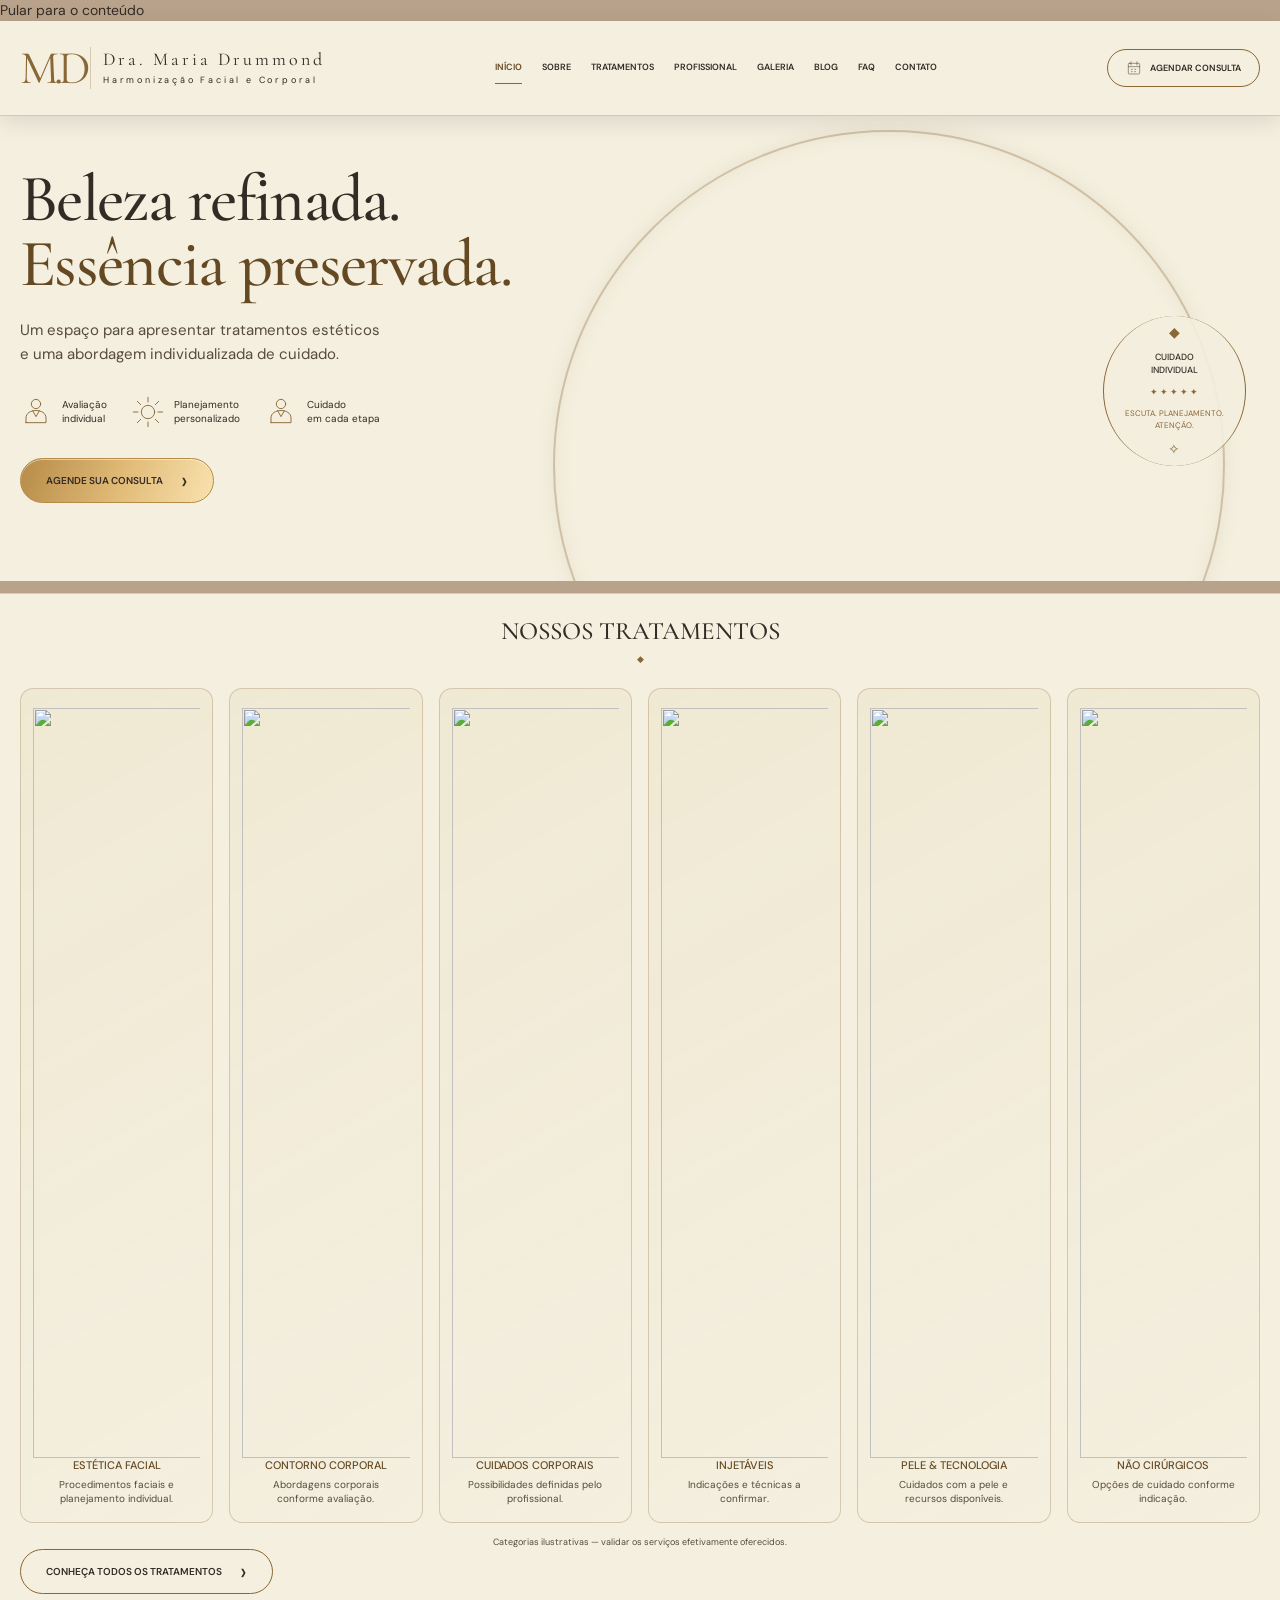
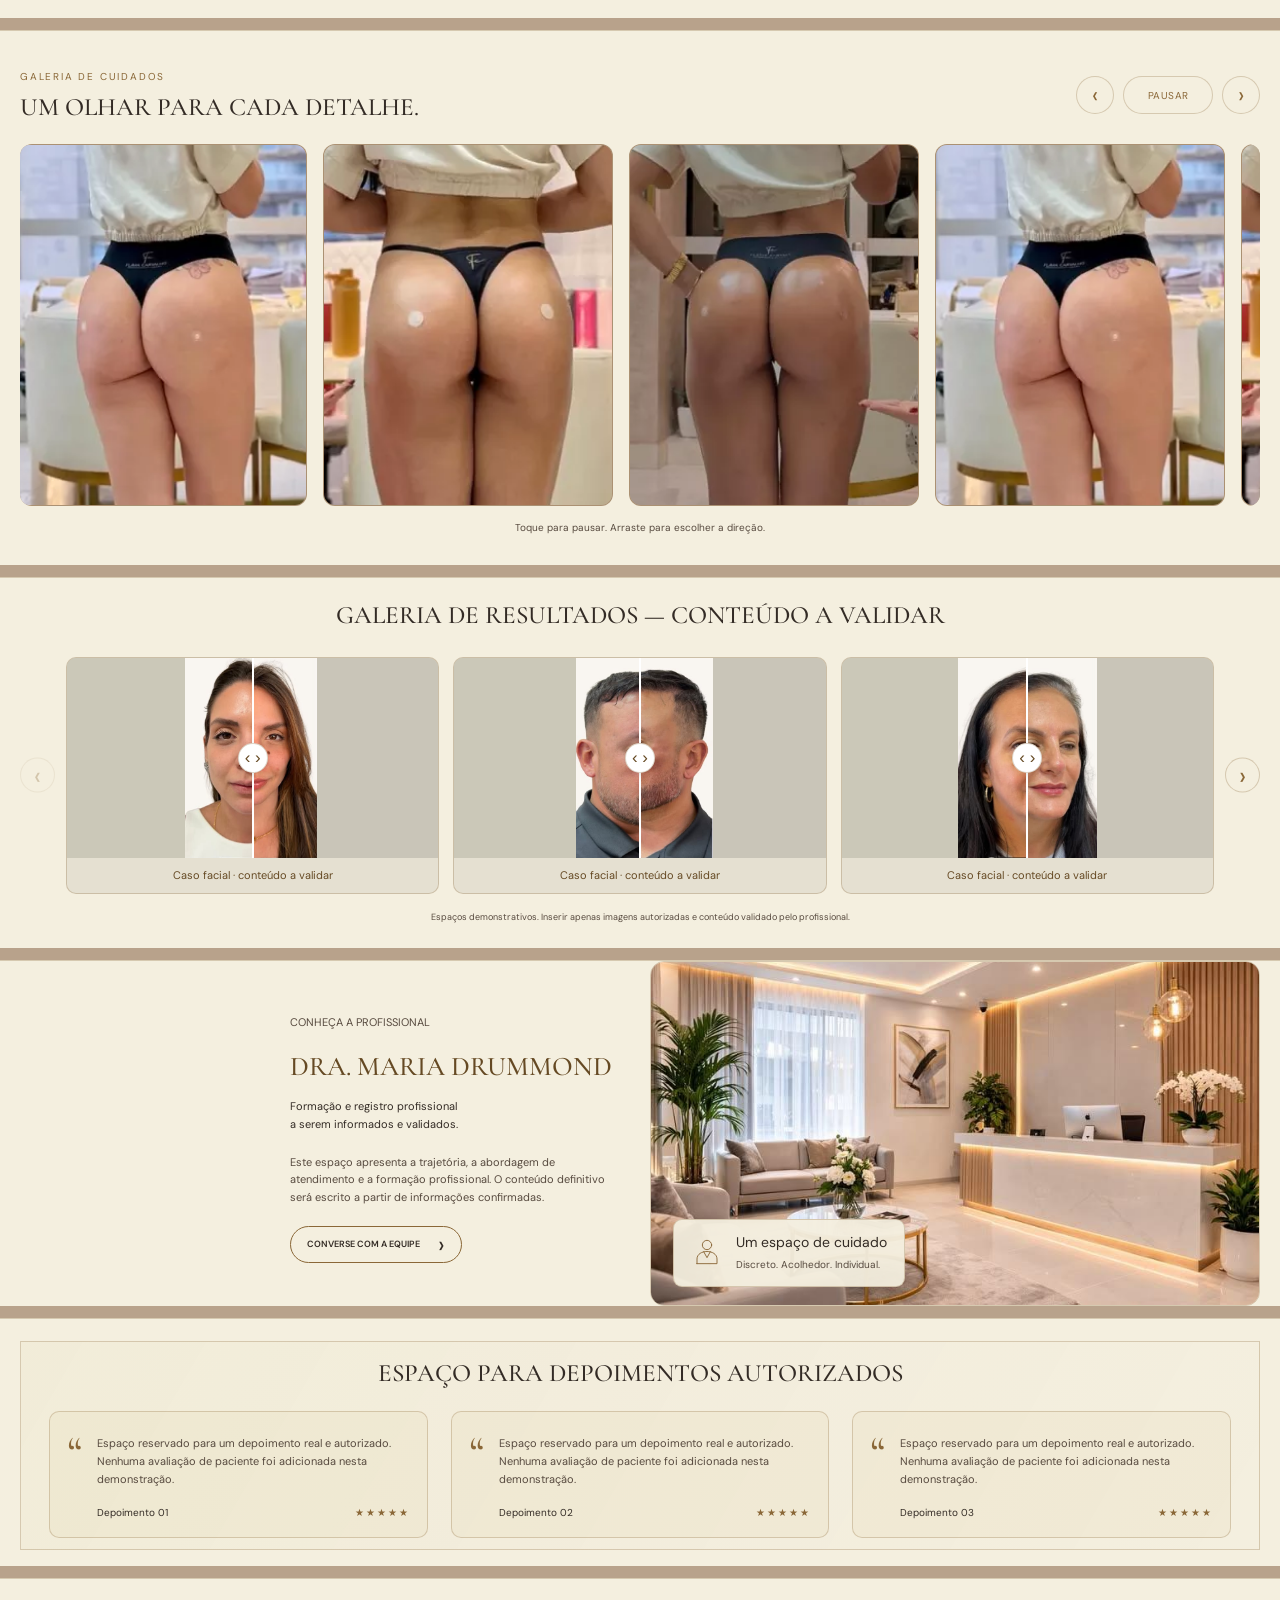
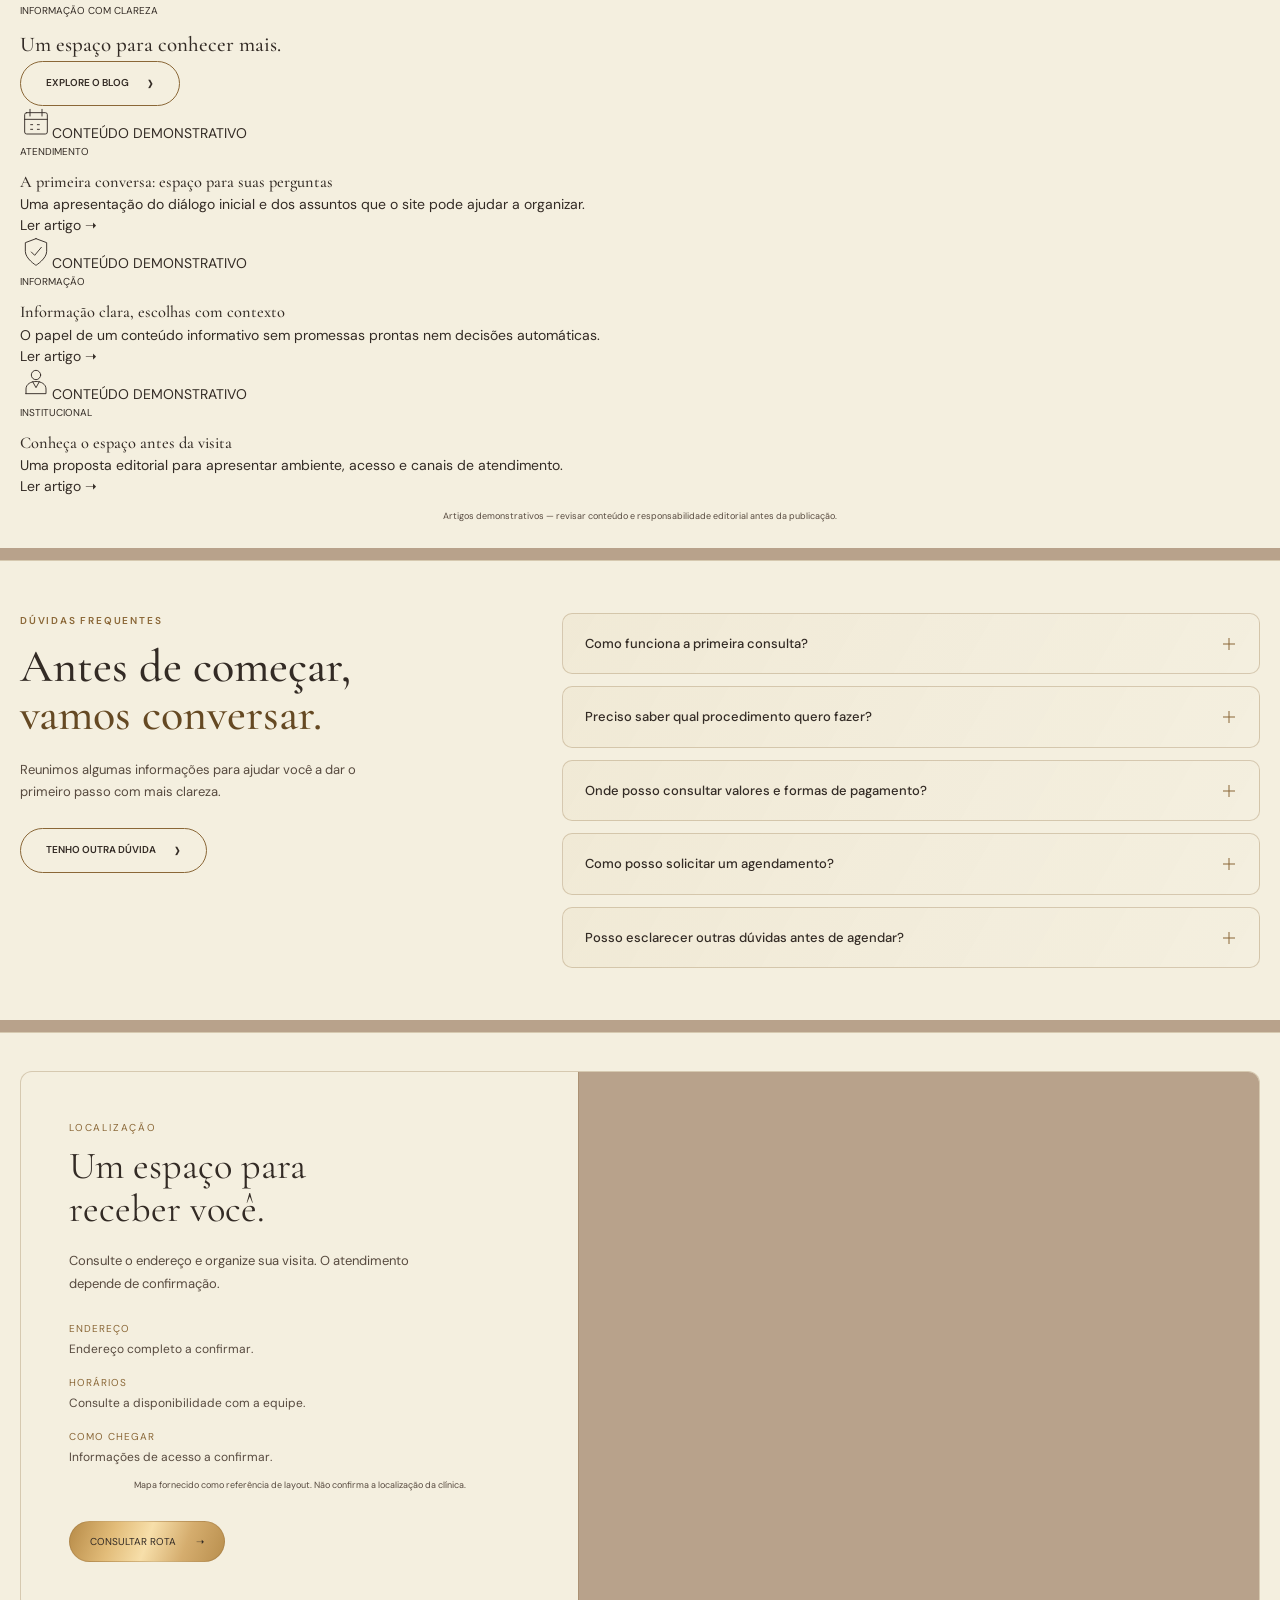
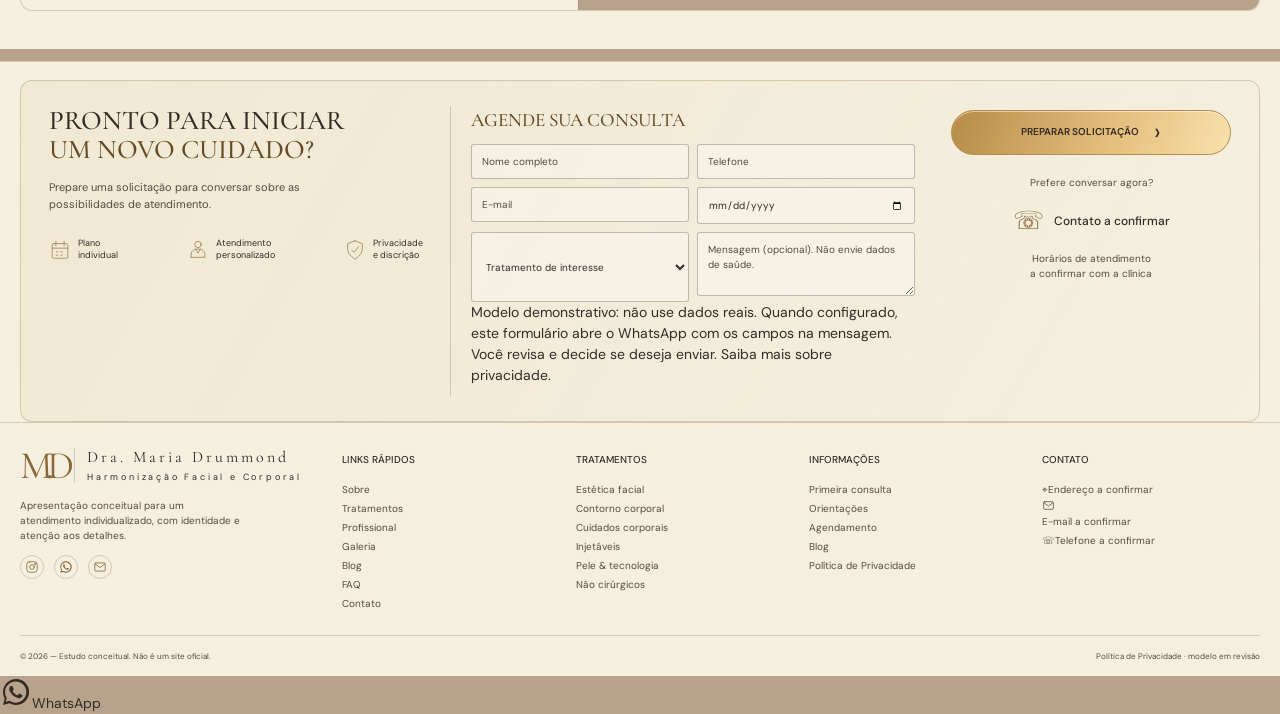
==== commit 132472b7: "Update print statement from 'Hello' to 'Goodbye'" ====
--- a/index.html
+++ b/index.html
@@ -1,24 +1,4 @@
-<!doctype html>
-<html lang="pt-BR">
-<head>
-<meta charset="utf-8"><meta name="viewport" content="width=device-width, initial-scale=1">
-<meta name="description" content="Estudo conceitual de página para clínica de estética."><meta name="theme-color" content="#2D3341">
-<title>Dra. Flávia Carvalho  — Estudo conceitual</title>
-<link rel="preconnect" href="https://fonts.googleapis.com"><link rel="preconnect" href="https://fonts.gstatic.com" crossorigin>
-<link href="https://fonts.googleapis.com/css2?family=Cormorant+Garamond:wght@400;500;600&family=DM+Sans:wght@400;500;600;700&display=swap" rel="stylesheet">
-<link rel="stylesheet" href="style.css"><script src="script.js" defer></script>
-</head>
-<body>
-    <div class="loader" id="loader" role="status" aria-live="polite">
-  <div class="loader-inner">
-    <span class="loader-monogram">F . C</span>
-    <p class="loader-name">Dra. Flávia Carvalho </p>
-    <p class="loader-sub">Harmonização Glútea e Facial</p>
-    <div class="loader-line" aria-hidden="true"><i></i></div>
-    <p class="loader-sr">Carregando página</p>
-  </div>
-</div>
-<svg class="svg-library" xmlns="http://www.w3.org/2000/svg" aria-hidden="true"><defs>
+<!doctype html><html lang="pt-BR"><head><meta charset="utf-8"><meta name="viewport" content="width=device-width,initial-scale=1"><meta name="description" content="Estudo conceitual de site institucional de estética, com tratamentos e blog."><meta name="robots" content="noindex,nofollow"><meta name="theme-color" content="#F4EFDF"><title>Início — Dra. Maria Drummond | Estudo conceitual</title><link rel="preconnect" href="https://fonts.googleapis.com"><link rel="preconnect" href="https://fonts.gstatic.com" crossorigin><link href="https://fonts.googleapis.com/css2?family=Cormorant+Garamond:wght@400;500;600&family=DM+Sans:wght@400;500;600;700&display=swap" rel="stylesheet"><link rel="stylesheet" href="style.css"><script src="script.js" defer></script></head><body><a class="skip-link" href="#conteudo">Pular para o conteúdo</a><div class="loader is-hidden" id="loader" aria-hidden="true"><div class="loader-inner"><span class="loader-monogram">M . D</span><p class="loader-name">Dra. Maria Drummond</p><p class="loader-sub">Harmonização Facial e Corporal</p><div class="loader-line" aria-hidden="true"><i></i></div><p class="loader-sr">Carregando página</p></div></div><svg class="svg-library" xmlns="http://www.w3.org/2000/svg" aria-hidden="true"><defs>
 <symbol id="i-face" viewBox="0 0 48 48"><path d="M30 5c-11-2-18 6-17 16l-5 8 7 2v9h13l3-9c8-5 8-18-1-26Z"/><path d="m28 12 3 5-3 4m-3 5h5"/></symbol>
 <symbol id="i-body" viewBox="0 0 48 48"><path d="M18 4c3 8 1 11-3 17-5 8-1 17 3 23M30 4c-3 8-1 11 3 17 5 8 1 17-3 23M21 18c2 3 4 3 6 0M23 29v5"/></symbol>
 <symbol id="i-breast" viewBox="0 0 48 48"><path d="M13 4c2 9-9 18-7 26 2 8 14 7 17 1M35 4c-2 9 9 18 7 26-2 8-14 7-17 1M24 10v14M17 39l-1 5m15-5 1 5"/></symbol>
@@ -29,411 +9,87 @@
 <symbol id="i-tech" viewBox="0 0 48 48"><circle cx="24" cy="24" r="10"/><path d="M24 2v7m0 30v7M2 24h7m30 0h7M8 8l5 5m22 22 5 5M8 40l5-5m22-22 5-5"/></symbol>
 <symbol id="i-shield" viewBox="0 0 48 48"><path d="m24 4 16 6v13c0 11-16 21-16 21S8 34 8 23V10l16-6Z"/><path d="m17 24 5 5 10-12"/></symbol>
 <symbol id="i-calendar" viewBox="0 0 48 48"><rect x="7" y="10" width="34" height="32" rx="3"/><path d="M15 5v10m18-10v10M7 20h34m-25 8h3m7 0h3m-13 7h3m7 0h3"/></symbol>
-</defs></svg>
-<header class="header"><div class="container header-inner">
-<a class="brand" href="#inicio"><span class="monogram">F . C</span><span>Dra. Flávia Carvalho<small>Harmonização Glútea e Facial</small></span></a>
-<button class="menu-toggle" aria-expanded="false" aria-controls="main-nav" aria-label="Abrir menu">☰</button>
-<nav id="main-nav" aria-label="Principal"><a class="active" href="#inicio">Início</a><a href="#sobre">Sobre</a><a href="#tratamentos">Tratamentos <span>⌄</span></a><a href="#sobre">Doutor</a><a href="#resultados">Galeria</a><a href="#consulta">Valores</a><a href="#faq">FAQ</a><a href="#consulta">Contato</a></nav>
-<a href="#consulta" class="button outline header-button"><svg><use href="#i-calendar"/></svg>Agendar consulta</a>
-</div></header>
-<main>
-<section class="hero" id="inicio"><div class="container hero-inner">
-<div class="hero-copy reveal reveal-left"><h1>Beleza refinada.<br><span>Essência preservada.</span></h1><p>Um espaço para apresentar tratamentos estéticos e uma abordagem individualizada de cuidado.</p>
-<div class="hero-benefits"><div><svg><use href="#i-person"/></svg><span>Avaliação<br>individual</span></div><div><svg><use href="#i-tech"/></svg><span>Planejamento<br>personalizado</span></div><div><svg><use href="#i-person"/></svg><span>Cuidado<br>em cada etapa</span></div></div>
-<a class="button gold" href="#consulta">Agende sua consulta <span>›</span></a></div>
-<div class="hero-visual reveal reveal-right"><div class="hero-ring"></div><div class="image-placeholder hero-placeholder"><br><small></small></div><img class="asset hero-photo" src="src/a1.jpg" alt="Retrato de apresentação da clínica" fetchpriority="high"><div class="hero-seal"><span>◆</span><strong>CUIDADO<br>INDIVIDUAL</strong><i>✦ ✦ ✦ ✦ ✦</i><small>ESCUTA. PLANEJAMENTO.<br>ATENÇÃO.</small><span>✧</span></div></div>
-</div></section>
-<section class="treatments section-shell" id="tratamentos"><div class="container"><h2 class="section-title reveal reveal-down">Nossos tratamentos <span>◆</span></h2><div class="treatment-grid">
-<a class="treatment-card reveal reveal-up" style="--delay: 0s" ... href="#consulta"><svg><use href="#i-face"/></svg><h3>Estética facial</h3><p>Procedimentos faciais e planejamento individual.</p></a><a class="treatment-card reveal reveal-up" style="--delay: 0.08s" ...href="#consulta"><svg><use href="#i-body"/></svg><h3>Contorno corporal</h3><p>Abordagens corporais conforme avaliação.</p></a><a class="treatment-card reveal reveal-up" style="--delay: 0.16s" ...href="#consulta"><svg><use href="#i-breast"/></svg><h3>Cuidados corporais</h3><p>Possibilidades definidas pelo profissional.</p></a><a class="treatment-card reveal reveal-up" style="--delay: 0.24s" ... href="#consulta"><svg><use href="#i-inject"/></svg><h3>Injetáveis</h3><p>Indicações e técnicas a confirmar.</p></a><a class="treatment-card reveal reveal-up" style="--delay: 0.32s" ...href="#consulta"><svg><use href="#i-skin"/></svg><h3>Pele & tecnologia</h3><p>Cuidados com a pele e recursos disponíveis.</p></a><a class="treatment-card reveal reveal-up" style="--delay: 0.4s" ...href="#consulta"><svg><use href="#i-lotus"/></svg><h3>Não cirúrgicos</h3><p>Opções de cuidado conforme indicação.</p></a></div><p class="demo-caption">Categorias ilustrativas — validar os serviços efetivamente oferecidos.</p></div></section>
-<section class="photo-belt section-shell" id="galeria-facial">
+<symbol id="i-instagram" viewBox="0 0 24 24"><rect x="3" y="3" width="18" height="18" rx="5"/><circle cx="12" cy="12" r="4"/><circle cx="17.2" cy="6.8" r="1"/></symbol>
+<symbol id="i-mail" viewBox="0 0 24 24"><rect x="3" y="5" width="18" height="14" rx="2"/><path d="m4 7 8 6 8-6"/></symbol>
+<symbol id="i-whatsapp" viewBox="0 0 32 32"><path fill="currentColor" stroke="none" d="M16.02 3C8.84 3 3 8.84 3 16.02c0 2.3.6 4.55 1.74 6.53L3 29l6.64-1.7A13 13 0 1 0 16.02 3Zm0 23.65c-2.08 0-4.1-.56-5.86-1.62l-.42-.25-3.94 1.01 1.05-3.84-.28-.45a10.62 10.62 0 1 1 9.45 5.15Zm5.82-7.96c-.32-.16-1.9-.94-2.2-1.05-.3-.11-.52-.16-.74.16-.22.32-.85 1.05-1.04 1.27-.19.21-.39.24-.71.08-1.91-.96-3.17-1.71-4.43-3.88-.33-.57.33-.53.95-1.77.11-.22.06-.41-.03-.57-.08-.16-.74-1.78-1.01-2.43-.27-.65-.54-.56-.74-.57h-.63c-.22 0-.57.08-.87.41-.3.32-1.14 1.11-1.14 2.7s1.17 3.13 1.33 3.35c.16.21 2.3 3.51 5.57 4.92.78.34 1.39.54 1.86.69.78.25 1.49.21 2.05.13.63-.09 1.9-.78 2.17-1.54.27-.76.27-1.42.19-1.55-.08-.14-.3-.22-.62-.38Z"/></symbol>
+</defs></svg><header class="header"><div class="container header-inner"><a class="brand" href="#inicio"><span class="monogram">M . D</span><span>Dra. Maria Drummond<small>Harmonização Facial e Corporal</small></span></a><button type="button" class="menu-toggle" aria-expanded="false" aria-controls="main-nav" aria-label="Abrir menu">☰</button><nav id="main-nav" aria-label="Principal"><a href="index.html#inicio" class="active" aria-current="page">Início</a><a href="index.html#sobre">Sobre</a><a href="tratamentos.html">Tratamentos</a><a href="index.html#sobre">Profissional</a><a href="index.html#resultados">Galeria</a><a href="blog.html">Blog</a><a href="index.html#faq">FAQ</a><a href="index.html#consulta">Contato</a></nav><a href="index.html#consulta" class="button outline header-button"><svg aria-hidden="true"><use href="#i-calendar"/></svg>Agendar consulta</a></div></header><main id="conteudo"><section class="hero" id="inicio"><div class="container hero-inner"><div class="hero-copy reveal reveal-left"><h1>Beleza refinada.<br><span>Essência preservada.</span></h1><p>Um espaço para apresentar tratamentos estéticos e uma abordagem individualizada de cuidado.</p><div class="hero-benefits"><div><svg aria-hidden="true"><use href="#i-person"/></svg><span>Avaliação<br>individual</span></div><div><svg aria-hidden="true"><use href="#i-tech"/></svg><span>Planejamento<br>personalizado</span></div><div><svg aria-hidden="true"><use href="#i-person"/></svg><span>Cuidado<br>em cada etapa</span></div></div><a class="button gold" href="#consulta">Agende sua consulta <span>›</span></a></div><div class="hero-visual reveal reveal-right"><div class="hero-ring"></div><div class="image-placeholder hero-placeholder"></div><img class="asset hero-photo" src="src/janedoebanner.jpg" alt="Retrato de apresentação da clínica" fetchpriority="high"><div class="hero-seal"><span>◆</span><strong>CUIDADO<br>INDIVIDUAL</strong><i>✦ ✦ ✦ ✦ ✦</i><small>ESCUTA. PLANEJAMENTO.<br>ATENÇÃO.</small><span>✧</span></div></div></div></section><section class="treatments section-shell" id="tratamentos">
   <div class="container">
-    <div class="photo-belt-heading">
-      <div>
-        <p class="photo-belt-eyebrow">Galeria facial</p>
-        <h2 class="section-title">Um olhar para cada detalhe.</h2>
-      </div>
-      <div class="photo-belt-controls">
-        <button
-          type="button"
-          class="belt-direction"
-          data-belt-direction="1"
-          aria-label="Mover fotos para a esquerda">
-          ‹
-        </button>
-        <button
-          type="button"
-          class="belt-toggle"
-          aria-controls="belt-viewport">
-          Pausar
-        </button>
-        <button
-          type="button"
-          class="belt-direction"
-          data-belt-direction="-1"
-          aria-label="Mover fotos para a direita">
-          ›
-        </button>
-      </div>
+    <h2 class="section-title reveal reveal-down">
+      Nossos tratamentos <span>◆</span>
+    </h2>
+
+    <div class="treatment-grid">
+
+      <a class="treatment-card reveal reveal-up" style="--delay:0.00s" href="tratamentos.html#estetica-facial">
+        <span class="treatment-photo">
+          <img src="src/facial.jpg" alt="" width="600" height="750" loading="lazy">
+        </span>
+        <span class="treatment-copy">
+          <h3>Estética facial</h3>
+          <p>Procedimentos faciais e planejamento individual.</p>
+        </span>
+      </a>
+
+      <a class="treatment-card reveal reveal-up" style="--delay:0.08s" href="tratamentos.html#contorno-corporal">
+        <span class="treatment-photo">
+          <img src="src/corporal.jpg" alt="" width="600" height="750" loading="lazy">
+        </span>
+        <span class="treatment-copy">
+          <h3>Contorno corporal</h3>
+          <p>Abordagens corporais conforme avaliação.</p>
+        </span>
+      </a>
+
+      <a class="treatment-card reveal reveal-up" style="--delay:0.16s" href="tratamentos.html#cuidados-corporais">
+        <span class="treatment-photo">
+          <img src="src/cuidados.jpg" alt="" width="600" height="750" loading="lazy">
+        </span>
+        <span class="treatment-copy">
+          <h3>Cuidados corporais</h3>
+          <p>Possibilidades definidas pelo profissional.</p>
+        </span>
+      </a>
+
+      <a class="treatment-card reveal reveal-up" style="--delay:0.24s" href="tratamentos.html#injetaveis">
+        <span class="treatment-photo">
+          <img src="src/injetaveis.jpg" alt="" width="600" height="750" loading="lazy">
+        </span>
+        <span class="treatment-copy">
+          <h3>Injetáveis</h3>
+          <p>Indicações e técnicas a confirmar.</p>
+        </span>
+      </a>
+
+      <a class="treatment-card reveal reveal-up" style="--delay:0.32s" href="tratamentos.html#pele-tecnologia">
+        <span class="treatment-photo">
+          <img src="src/pele-tec.jpg" alt="" width="600" height="750" loading="lazy">
+        </span>
+        <span class="treatment-copy">
+          <h3>Pele &amp; tecnologia</h3>
+          <p>Cuidados com a pele e recursos disponíveis.</p>
+        </span>
+      </a>
+
+      <a class="treatment-card reveal reveal-up" style="--delay:0.40s" href="tratamentos.html#nao-cirurgicos">
+        <span class="treatment-photo">
+          <img src="src/n-cir.jpg" alt="" width="600" height="750" loading="lazy">
+        </span>
+        <span class="treatment-copy">
+          <h3>Não cirúrgicos</h3>
+          <p>Opções de cuidado conforme indicação.</p>
+        </span>
+      </a>
+
     </div>
-    <div
-      class="belt-viewport"
-      id="belt-viewport"
-      tabindex="0"
-      role="region"
-      aria-label="Galeria facial. Toque para pausar ou arraste para escolher a direção.">
-      <div class="belt-track">
-        <div class="belt-group">
-          <figure class="belt-card">
-            <img
-              src="src/b1.webp"
-              alt="Registro facial 1"
-              loading="lazy"
-              draggable="false">
-          </figure>
-          <figure class="belt-card">
-            <img
-              src="src/b2.webp"
-              alt="Registro facial 2"
-              loading="lazy"
-              draggable="false">
-          </figure>
-          <figure class="belt-card">
-            <img
-              src="src/b3.webp"
-              alt="Registro facial 3"
-              loading="lazy"
-              draggable="false">
-          </figure>
-          <figure class="belt-card">
-            <img
-              src="src/b1.webp"
-              alt="Registro facial 4"
-              loading="lazy"
-              draggable="false">
-          </figure>
-          <figure class="belt-card">
-            <img
-              src="src/b2.webp"
-              alt="Registro facial 5"
-              loading="lazy"
-              draggable="false">
-          </figure>
-          <figure class="belt-card">
-            <img
-              src="src/b3.webp"
-              alt="Registro facial 6"
-              loading="lazy"
-              draggable="false">
-          </figure>
-        </div>
-      </div>
-    </div>
-    <p class="belt-help">
-      Toque para pausar. Arraste para escolher a direção.
+
+    <p class="demo-caption">
+      Categorias ilustrativas — validar os serviços efetivamente oferecidos.
     </p>
-  </div>
-</section>
-<section class="results section-shell" id="resultados"><div class="container"><h2 class="section-title reveal reveal-down">Resultados reais, Cuidado individual.</h2><div class="gallery-wrap"><button class="slider-arrow prev" data-gallery="-1" aria-label="Resultados anteriores">‹</button type="button"><div
-  class="results-track"
-  id="results-track"
-  tabindex="0"
-  role="region"
-  aria-label="Galeria de resultados">
-<figure class="result-card">
-  <div class="result-media result-compare" style="--position: 50%;">
-    <img
-      class="comparison-after"
-      src="src/depois-1.jpg"
-      alt="Depois do caso facial"
-      loading="lazy"
-      draggable="false">
-    <div class="comparison-before">
-      <img
-        src="src/antes-1.jpg"
-        alt="Antes do caso facial"
-        loading="lazy"
-        draggable="false">
-    </div>
-    <span class="comparison-divider" aria-hidden="true">
-      <span>‹ ›</span>
-    </span>
-    <input
-      class="comparison-control"
-      type="range"
-      min="0"
-      max="100"
-      value="50"
-      aria-label="Comparar antes e depois do caso facial">
-  </div>
-  <figcaption>Caso facial</figcaption>
-</figure><figure class="result-card">
-  <div class="result-media result-compare" style="--position: 50%;">
-    <img
-      class="comparison-after"
-      src="src/depois-2.jpg"
-      alt="Depois do caso facial"
-      loading="lazy"
-      draggable="false">
-    <div class="comparison-before">
-      <img
-        src="src/antes-2.jpg"
-        alt="Antes do caso facial"
-        loading="lazy"
-        draggable="false">
-    </div>
-    <span class="comparison-divider" aria-hidden="true">
-      <span>‹ ›</span>
-    </span>
-    <input
-      class="comparison-control"
-      type="range"
-      min="0"
-      max="100"
-      value="50"
-      aria-label="Comparar antes e depois do caso facial">
-  </div>
-  <figcaption>Caso facial</figcaption>
-</figure><figure class="result-card">
-  <div class="result-media result-compare" style="--position: 50%;">
-    <img
-      class="comparison-after"
-      src="src/depois-3.jpg"
-      alt="Depois do caso facial"
-      loading="lazy"
-      draggable="false">
-    <div class="comparison-before">
-      <img
-        src="src/antes-3.jpg"
-        alt="Antes do caso facial"
-        loading="lazy"
-        draggable="false">
-    </div>
-    <span class="comparison-divider" aria-hidden="true">
-      <span>‹ ›</span>
-    </span>
-    <input
-      class="comparison-control"
-      type="range"
-      min="0"
-      max="100"
-      value="50"
-      aria-label="Comparar antes e depois do caso facial">
-  </div>
-  <figcaption>Caso facial</figcaption>
-</figure><figure class="result-card">
-  <div class="result-media result-compare" style="--position: 50%;">
-    <img
-      class="comparison-after"
-      src="src/depois-1.jpg"
-      alt="Depois do caso facial"
-      loading="lazy"
-      draggable="false">
-    <div class="comparison-before">
-      <img
-        src="src/antes-1.jpg"
-        alt="Antes do caso facial"
-        loading="lazy"
-        draggable="false"
-      >
-    </div>
-    <span class="comparison-divider" aria-hidden="true">
-      <span>‹ ›</span>
-    </span>
-    <input
-      class="comparison-control"
-      type="range"
-      min="0"
-      max="100"
-      value="50"
-      aria-label="Comparar antes e depois do caso facial">
-  </div>
-  <figcaption>Caso facial</figcaption>
-</figure></div><button type="button" class="slider-arrow next" data-gallery="1" aria-label="Próximos resultados">›</button></div><p class="results-note">Espaços demonstrativos. Inserir apenas imagens autorizadas e conteúdo validado pelo profissional.</p></div></section>
-<section class="doctor section-shell" id="sobre"><div class="container doctor-grid"><div class="doctor-profile reveal reveal-left"><div class="doctor-photo-wrap"><div class="image-placeholder"><small></small></div><img class="asset doctor-photo" src="src/Captura de tela 2026-10-20 164011.png" alt="Retrato do profissional" loading="lazy"></div><div class="doctor-copy"><p class="eyebrow">Conheça o profissional</p><h2>Dra. Flávia Carvalho</h2><p class="credentials">Formação e registro profissional<br>a serem informados e validados.</p><p>Este espaço apresenta a trajetória, a abordagem de atendimento e a formação do profissional. O conteúdo definitivo será escrito a partir de informações confirmadas.</p><a class="button outline" href="#consulta">Conheça o doutor <span>›</span></a></div></div><div class="clinic-photo-wrap reveal reveal-right"><div class="image-placeholder"><small></small></div><img class="asset clinic-photo" src="src/amb2.jpg" alt="Ambiente da clínica" loading="lazy"><div class="clinic-caption"><svg><use href="#i-person"/></svg><div><strong>Um espaço de cuidado</strong><span>Discreto. Acolhedor. Individual.</span></div></div></div></div></section>
-<section class="testimonials section-shell" id="depoimentos"><div class="container"><div class="testimonials-panel reveal reveal-up"><h2 class="section-title">O que dizem nossos pacientes</h2><div class="testimonial-grid" id="testimonial-track">
-<article class="testimonial-card"><span class="quote">“</span><div><p>Espaço reservado para um depoimento real e autorizado. Nenhuma avaliação de paciente foi adicionada nesta demonstração.</p><footer><span>Depoimento 01</span><span class="stars" aria-label="Elemento visual ilustrativo">★★★★★</span></footer></div></article><article class="testimonial-card"><span class="quote">“</span><div><p>Espaço reservado para um depoimento real e autorizado. Nenhuma avaliação de paciente foi adicionada nesta demonstração.</p><footer><span>Depoimento 02</span><span class="stars" aria-label="Elemento visual ilustrativo">★★★★★</span></footer></div></article><article class="testimonial-card"><span class="quote">“</span><div><p>Espaço reservado para um depoimento real e autorizado. Nenhuma avaliação de paciente foi adicionada nesta demonstração.</p><footer><span>Depoimento 03</span><span class="stars" aria-label="Elemento visual ilustrativo">★★★★★</span></footer></div></article></div><div class="slider-dots" aria-label="Navegação dos depoimentos"><button class="selected" data-slide="0" aria-label="Depoimento 1" aria-pressed="true"></button><button data-slide="1" aria-label="Depoimento 2" aria-pressed="false"></button><button data-slide="2" aria-label="Depoimento 3" aria-pressed="false"></button></div></div></div></section>
-<section
-  class="faq-section section-shell"
-  id="faq"
-  aria-labelledby="faq-title">
-  <div class="container faq-layout">
-    <div class="faq-intro reveal reveal-left">
-      <p class="faq-eyebrow">Dúvidas frequentes</p>
-      <h2 id="faq-title">
-        Antes de começar,<br>
-        <span>vamos conversar.</span>
-      </h2>
-      <p class="faq-description">
-        Reunimos algumas informações para ajudar você
-        a dar o primeiro passo com mais clareza.
-      </p>
-      <a class="button outline" href="#consulta">
-        Tenho outra dúvida
-        <span aria-hidden="true">›</span>
+
+    <div class="section-actions">
+      <a href="tratamentos.html" class="button outline">
+        Conheça todos os tratamentos <span>›</span>
       </a>
     </div>
-    <div class="faq-list reveal reveal-right">
-      <details class="faq-item">
-        <summary>
-          <span>Como funciona a primeira consulta?</span>
-          <span class="faq-icon" aria-hidden="true"></span>
-        </summary>
-        <div class="faq-answer">
-        <p>A primeira consulta é o momento de conversar sobre suas
-        expectativas, esclarecer dúvidas e avaliar as possibilidades
-        de atendimento. As orientações e eventuais indicações são
-        definidas individualmente pelo profissional.</p>
-        </div>
-      </details>
-      <details class="faq-item">
-        <summary>
-          <span>Preciso saber qual procedimento quero fazer?</span>
-          <span class="faq-icon" aria-hidden="true"></span>
-        </summary>
-        <div class="faq-answer">
-        <p>Você pode começar contando o que gostaria de entender ou
-        quais são suas principais dúvidas. Não é necessário escolher
-        um procedimento antes de conversar com o profissional.</p>
-        </div>
-      </details>
-      <details class="faq-item">
-        <summary>
-          <span>Onde posso consultar valores e formas de pagamento?</span>
-          <span class="faq-icon" aria-hidden="true"></span>
-        </summary>
-        <div class="faq-answer">
-        <p>Entre em contato para consultar as informações de atendimento,
-        os valores e as condições disponíveis. Quando houver indicação
-        de tratamento, o planejamento e o orçamento devem ser
-        apresentados antes da contratação.</p>
-        </div>
-      </details>
-      <details class="faq-item">
-        <summary>
-          <span>Como posso solicitar um agendamento?</span>
-          <span class="faq-icon" aria-hidden="true"></span>
-        </summary>
-        <div class="faq-answer">
-        <p>Preencha o formulário abaixo para preparar sua solicitação
-        de contato. A data e o horário dependem da disponibilidade
-        e da confirmação do atendimento.</p>
-        </div>
-      </details>
-      <details class="faq-item">
-        <summary>
-          <span>Posso esclarecer outras dúvidas antes de agendar?</span>
-          <span class="faq-icon" aria-hidden="true"></span>
-        </summary>
-        <div class="faq-answer">
-        <p>Use o campo de mensagem do formulário para informar o que
-        gostaria de esclarecer. Questões que exigem avaliação
-        individual devem ser conversadas diretamente com o profissional.</p>
-        </div>
-      </details>
-    </div>
-  </div></section>
-  <section class="clinic-location section-shell" id="localizacao">
-  <div class="container">
-
-    <div class="location-panel">
-
-      <div class="location-copy">
-        <p class="photo-belt-eyebrow">Localização</p>
-
-        <h2>
-          Um espaço para<br>
-          receber você.
-        </h2>
-
-        <p class="location-intro">
-          Consulte o endereço e organize sua visita.
-          O atendimento é realizado mediante agendamento.
-        </p>
-
-        <dl class="location-details">
-          <div>
-            <dt>Endereço</dt>
-            <dd>Endereço completo a confirmar.</dd>
-          </div>
-
-          <div>
-            <dt>Horários</dt>
-            <dd>Consulte a disponibilidade com a equipe.</dd>
-          </div>
-
-          <div>
-            <dt>Como chegar</dt>
-            <dd>Informações de acesso a confirmar.</dd>
-          </div>
-        </dl>
-
-        <!--
-        Quando tiver o link correto, substitua # pelo endereço
-        do estabelecimento no Google Maps e remova hidden.
-        -->
-        <a
-          class="location-route"
-          href="#"
-          target="_blank"
-          rel="noopener noreferrer"
-          hidden
-        >
-          Abrir rota no mapa <span aria-hidden="true">→</span>
-        </a>
-      </div>
-
-      <div class="location-map">
-        <iframe src="https://www.google.com/maps/embed?pb=!1m18!1m12!1m3!1d3838.473205239135!2d-48.0413454!3d-15.831707499999997!2m3!1f0!2f0!3f0!3m2!1i1024!2i768!4f13.1!3m3!1m2!1s0x935a325f42832ad3%3A0x59143e7a3f584efa!2sDF%20Plaza%20Shopping!5e0!3m2!1spt-BR!2sbr!4v1792527088054!5m2!1spt-BR!2sbr" width="400" height="300" style="border:0;" allowfullscreen="" loading="lazy" referrerpolicy="strict-origin-when-cross-origin"></iframe>
-
-        <!--
-        Substitua o bloco .location-map-placeholder pelo iframe
-        de incorporação fornecido pelo Google Maps.
-        -->
-      </div>
-
-    </div>
   </div>
-</section>
-<section class="consultation section-shell" id="consulta"><div class="container"><div class="consultation-panel reveal reveal-up"><div class="consultation-copy"><h2>Pronto para iniciar<br><span>um novo cuidado?</span></h2><p>Agende uma conversa para compreender as possibilidades e construir um plano individual.</p><div class="consultation-benefits"><span><svg><use href="#i-calendar"/></svg>Plano<br>individual</span><span><svg><use href="#i-person"/></svg>Atendimento<br>personalizado</span><span><svg><use href="#i-shield"/></svg>Privacidade<br>e discrição</span></div></div><form id="consultation-form"><h3>Agende sua consulta</h3><div class="form-grid"><label><span>Nome completo</span><input name="nome" placeholder="Nome completo" autocomplete="name" required></label><label><span>Telefone</span><input name="telefone" type="tel" placeholder="Telefone" autocomplete="tel" required></label><label><span>E-mail</span><input name="email" type="email" placeholder="E-mail" autocomplete="email"></label><label><span>Data preferida</span><input name="data" type="date" aria-label="Data preferida"></label><label><span>Interesse</span><select name="interesse"><option value="">Tratamento de interesse</option><option>Avaliação inicial</option><option>Estética facial</option><option>Cuidados corporais</option><option>Cuidados com a pele</option></select></label><label><span>Mensagem</span><textarea name="mensagem" placeholder="Mensagem (opcional)" rows="2"></textarea></label></div><p class="form-status" id="form-status" role="status"></p></form><div class="consultation-action"><button class="button gold" type="submit" form="consultation-form">Enviar solicitação <span>›</span></button><p>Prefere conversar agora?</p><div class="phone-display"><span>☏</span><strong>Contato a confirmar</strong></div><small>Horários de atendimento<br>a confirmar com a clínica</small></div></div></div></section>
-</main>
-<footer class="site-footer" id="informacoes"><div class="container footer-grid"><div class="footer-brand"><a class="brand" href="#inicio"><span class="monogram">F . C</span><span>Dra. Flávia Carvalho<small>Harmonização Glútea e Facial</small></span></a><p>Apresentação conceitual para um atendimento individualizado, com identidade e atenção aos detalhes.</p>
-    <div class="social-list">
-  <span aria-label="Instagram">
-    <svg viewBox="0 0 24 24" fill="none" stroke="currentColor" stroke-width="1.2" aria-hidden="true">
-      <rect x="3" y="3" width="18" height="18" rx="5"></rect>
-      <circle cx="12" cy="12" r="4"></circle>
-      <circle cx="17.2" cy="6.8" r="1" fill="currentColor" stroke="none"></circle>
-    </svg>
-  </span>
-
-  <span aria-label="WhatsApp">
-    <svg viewBox="0 0 32 32" fill="currentColor" stroke="none" aria-hidden="true">
-      <path d="M16.02 3C8.84 3 3 8.84 3 16.02c0 2.3.6 4.55 1.74 6.53L3 29l6.64-1.7A13 13 0 1 0 16.02 3Zm0 23.65c-2.08 0-4.1-.56-5.86-1.62l-.42-.25-3.94 1.01 1.05-3.84-.28-.45a10.62 10.62 0 1 1 9.45 5.15Zm5.82-7.96c-.32-.16-1.9-.94-2.2-1.05-.3-.11-.52-.16-.74.16-.22.32-.85 1.05-1.04 1.27-.19.21-.39.24-.71.08-1.91-.96-3.17-1.71-4.43-3.88-.33-.57.33-.53.95-1.77.11-.22.06-.41-.03-.57-.08-.16-.74-1.78-1.01-2.43-.27-.65-.54-.56-.74-.57h-.63c-.22 0-.57.08-.87.41-.3.32-1.14 1.11-1.14 2.7s1.17 3.13 1.33 3.35c.16.21 2.3 3.51 5.57 4.92.78.34 1.39.54 1.86.69.78.25 1.49.21 2.05.13.63-.09 1.9-.78 2.17-1.54.27-.76.27-1.42.19-1.55-.08-.14-.3-.22-.62-.38Z"/>
-    </svg>
-  </span>
-
-  <span aria-label="E-mail">
-    <svg viewBox="0 0 24 24" fill="none" stroke="currentColor" stroke-width="1.2" aria-hidden="true">
-      <rect x="3" y="5" width="18" height="14" rx="2"></rect>
-      <path d="M4 7l8 6 8-6"></path>
-    </svg>
-  </span>
-</div></div><div><h3>Links rápidos</h3><a href="#sobre">Sobre</a><a href="#tratamentos">Tratamentos</a><a href="#sobre">Doutor</a><a href="#resultados">Galeria</a><a href="#faq">FAQ</a><a href="#consulta">Contato</a></div><div><h3>Tratamentos</h3><a href="#tratamentos">Estética facial</a><a href="#tratamentos">Contorno corporal</a><a href="#tratamentos">Injetáveis</a><a href="#tratamentos">Pele & tecnologia</a><a href="#tratamentos">Não cirúrgicos</a></div><div><h3>Informações</h3><a href="#consulta">Primeira consulta</a><a href="#consulta">Orientações</a><a href="#consulta">Agendamento</a><span>Conteúdo a validar</span><span>Registro a informar</span></div><div>
-  <h3>Contato</h3>
-  <p>⌖ Endereço a confirmar</p>
-  <p class="footer-email">
-    <svg
-      viewBox="0 0 24 24"
-      fill="none"
-      stroke="currentColor"
-      stroke-width="1.2"
-      aria-hidden="true">
-      <rect x="3" y="5" width="18" height="14" rx="2"></rect>
-      <path d="M4 7l8 6 8-6"></path>
-    </svg>
-    E-mail a confirmar
-  </p>
-  <p>☏ Telefone a confirmar</p>
-</div></div><div class="container footer-bottom"><span>© <span id="year"></span> — Estudo conceitual. Não é um site oficial.</span><span>Privacidade e termos a configurar.</span></div></footer>
-<button id="back-to-top" class="back-to-top" aria-label="Voltar ao topo">↑</button>
-</body></html>
+</section><section class="photo-belt section-shell" id="galeria-facial"><div class="container"><div class="photo-belt-heading"><div><p class="photo-belt-eyebrow">Galeria de cuidados</p><h2 class="section-title">Um olhar para cada detalhe.</h2></div><div class="photo-belt-controls"><button type="button" class="belt-direction" data-belt-direction="1" aria-label="Mover fotos para a esquerda">‹</button><button type="button" class="belt-toggle" aria-controls="belt-viewport">Pausar</button><button type="button" class="belt-direction" data-belt-direction="-1" aria-label="Mover fotos para a direita">›</button></div></div><div class="belt-viewport" id="belt-viewport" tabindex="0" role="region" aria-label="Galeria de cuidados. Toque para pausar ou arraste para escolher a direção."><div class="belt-track"><div class="belt-group"><figure class="belt-card"><img src="src/b1.webp" alt="Imagem da galeria de cuidados 1" loading="lazy" draggable="false"></figure><figure class="belt-card"><img src="src/b2.webp" alt="Imagem da galeria de cuidados 2" loading="lazy" draggable="false"></figure><figure class="belt-card"><img src="src/b3.webp" alt="Imagem da galeria de cuidados 3" loading="lazy" draggable="false"></figure><figure class="belt-card"><img src="src/b1.webp" alt="Imagem da galeria de cuidados 4" loading="lazy" draggable="false"></figure><figure class="belt-card"><img src="src/b2.webp" alt="Imagem da galeria de cuidados 5" loading="lazy" draggable="false"></figure><figure class="belt-card"><img src="src/b3.webp" alt="Imagem da galeria de cuidados 6" loading="lazy" draggable="false"></figure></div></div></div><p class="belt-help">Toque para pausar. Arraste para escolher a direção.</p></div></section><section class="results section-shell" id="resultados"><div class="container"><h2 class="section-title reveal reveal-down">Galeria de resultados — conteúdo a validar</h2><div class="gallery-wrap"><button type="button" class="slider-arrow prev" data-gallery="-1" aria-label="Resultados anteriores">‹</button><div class="results-track" id="results-track" tabindex="0" role="region" aria-label="Galeria de resultados"><figure class="result-card"><div class="result-media result-compare" style="--position:50%"><img class="comparison-after" src="src/depois-1.jpg" alt="Imagem posterior, caso facial demonstrativo 1" loading="lazy" draggable="false"><div class="comparison-before"><img src="src/antes-1.jpg" alt="Imagem anterior, caso facial demonstrativo 1" loading="lazy" draggable="false"></div><span class="comparison-divider" aria-hidden="true"><span>‹ ›</span></span><input class="comparison-control" type="range" min="0" max="100" value="50" aria-label="Comparar imagens do caso facial 1"></div><figcaption>Caso facial · conteúdo a validar</figcaption></figure><figure class="result-card"><div class="result-media result-compare" style="--position:50%"><img class="comparison-after" src="src/depois-2.jpg" alt="Imagem posterior, caso facial demonstrativo 2" loading="lazy" draggable="false"><div class="comparison-before"><img src="src/antes-2.jpg" alt="Imagem anterior, caso facial demonstrativo 2" loading="lazy" draggable="false"></div><span class="comparison-divider" aria-hidden="true"><span>‹ ›</span></span><input class="comparison-control" type="range" min="0" max="100" value="50" aria-label="Comparar imagens do caso facial 2"></div><figcaption>Caso facial · conteúdo a validar</figcaption></figure><figure class="result-card"><div class="result-media result-compare" style="--position:50%"><img class="comparison-after" src="src/depois-3.jpg" alt="Imagem posterior, caso facial demonstrativo 3" loading="lazy" draggable="false"><div class="comparison-before"><img src="src/antes-3.jpg" alt="Imagem anterior, caso facial demonstrativo 3" loading="lazy" draggable="false"></div><span class="comparison-divider" aria-hidden="true"><span>‹ ›</span></span><input class="comparison-control" type="range" min="0" max="100" value="50" aria-label="Comparar imagens do caso facial 3"></div><figcaption>Caso facial · conteúdo a validar</figcaption></figure><figure class="result-card"><div class="result-media result-compare" style="--position:50%"><img class="comparison-after" src="src/depois-1.jpg" alt="Imagem posterior, caso facial demonstrativo 1" loading="lazy" draggable="false"><div class="comparison-before"><img src="src/antes-1.jpg" alt="Imagem anterior, caso facial demonstrativo 1" loading="lazy" draggable="false"></div><span class="comparison-divider" aria-hidden="true"><span>‹ ›</span></span><input class="comparison-control" type="range" min="0" max="100" value="50" aria-label="Comparar imagens do caso facial 1"></div><figcaption>Caso facial · conteúdo a validar</figcaption></figure></div><button type="button" class="slider-arrow next" data-gallery="1" aria-label="Próximos resultados">›</button></div><p class="results-note">Espaços demonstrativos. Inserir apenas imagens autorizadas e conteúdo validado pelo profissional.</p></div></section><section class="doctor section-shell" id="sobre"><div class="container doctor-grid"><div class="doctor-profile reveal reveal-left"><div class="doctor-photo-wrap"><div class="image-placeholder"></div><img class="asset doctor-photo" src="src/janedoe.jpg" alt="Retrato de apresentação profissional" loading="lazy"></div><div class="doctor-copy"><p class="eyebrow">Conheça a profissional</p><h2>Dra. Maria Drummond</h2><p class="credentials">Formação e registro profissional<br>a serem informados e validados.</p><p>Este espaço apresenta a trajetória, a abordagem de atendimento e a formação profissional. O conteúdo definitivo será escrito a partir de informações confirmadas.</p><a class="button outline" href="#consulta">Converse com a equipe <span>›</span></a></div></div><div class="clinic-photo-wrap reveal reveal-right"><div class="image-placeholder"></div><img class="asset clinic-photo" src="src/amb2.jpg" alt="Ambiente ilustrativo da clínica" loading="lazy"><div class="clinic-caption"><svg aria-hidden="true"><use href="#i-person"/></svg><div><strong>Um espaço de cuidado</strong><span>Discreto. Acolhedor. Individual.</span></div></div></div></div></section><section class="testimonials section-shell" id="depoimentos"><div class="container"><div class="testimonials-panel reveal reveal-up"><h2 class="section-title">Espaço para depoimentos autorizados</h2><div class="testimonial-grid" id="testimonial-track"><article class="testimonial-card"><span class="quote">“</span><div><p>Espaço reservado para um depoimento real e autorizado. Nenhuma avaliação de paciente foi adicionada nesta demonstração.</p><footer><span>Depoimento 01</span><span class="stars" aria-label="Elemento visual ilustrativo">★★★★★</span></footer></div></article><article class="testimonial-card"><span class="quote">“</span><div><p>Espaço reservado para um depoimento real e autorizado. Nenhuma avaliação de paciente foi adicionada nesta demonstração.</p><footer><span>Depoimento 02</span><span class="stars" aria-label="Elemento visual ilustrativo">★★★★★</span></footer></div></article><article class="testimonial-card"><span class="quote">“</span><div><p>Espaço reservado para um depoimento real e autorizado. Nenhuma avaliação de paciente foi adicionada nesta demonstração.</p><footer><span>Depoimento 03</span><span class="stars" aria-label="Elemento visual ilustrativo">★★★★★</span></footer></div></article></div><div class="slider-dots" aria-label="Navegação dos depoimentos"><button type="button" class="selected" data-slide="0" aria-label="Depoimento 1" aria-pressed="true"></button><button type="button" class="" data-slide="1" aria-label="Depoimento 2" aria-pressed="false"></button><button type="button" class="" data-slide="2" aria-label="Depoimento 3" aria-pressed="false"></button></div></div></div></section><section class="blog-preview section-shell" id="blog"><div class="container"><div class="section-heading-row"><div><p class="eyebrow">INFORMAÇÃO COM CLAREZA</p><h2>Um espaço para conhecer mais.</h2></div><a href="blog.html" class="button outline">Explore o blog <span>›</span></a></div><div class="blog-grid"><article class="blog-card reveal reveal-up" data-category="atendimento"><a class="blog-card-link" href="artigo-primeira-conversa.html"><div class="blog-art"><svg aria-hidden="true"><use href="#i-calendar"/></svg><span>CONTEÚDO DEMONSTRATIVO</span></div><div class="blog-card-copy"><p class="eyebrow">Atendimento</p><h3>A primeira conversa: espaço para suas perguntas</h3><p>Uma apresentação do diálogo inicial e dos assuntos que o site pode ajudar a organizar.</p><span class="blog-read">Ler artigo <span aria-hidden="true">➝</span></span></div></a></article><article class="blog-card reveal reveal-up" data-category="informação"><a class="blog-card-link" href="artigo-informacao-clareza.html"><div class="blog-art"><svg aria-hidden="true"><use href="#i-shield"/></svg><span>CONTEÚDO DEMONSTRATIVO</span></div><div class="blog-card-copy"><p class="eyebrow">Informação</p><h3>Informação clara, escolhas com contexto</h3><p>O papel de um conteúdo informativo sem promessas prontas nem decisões automáticas.</p><span class="blog-read">Ler artigo <span aria-hidden="true">➝</span></span></div></a></article><article class="blog-card reveal reveal-up" data-category="institucional"><a class="blog-card-link" href="artigo-conheca-espaco.html"><div class="blog-art"><svg aria-hidden="true"><use href="#i-person"/></svg><span>CONTEÚDO DEMONSTRATIVO</span></div><div class="blog-card-copy"><p class="eyebrow">Institucional</p><h3>Conheça o espaço antes da visita</h3><p>Uma proposta editorial para apresentar ambiente, acesso e canais de atendimento.</p><span class="blog-read">Ler artigo <span aria-hidden="true">➝</span></span></div></a></article></div><p class="demo-caption">Artigos demonstrativos — revisar conteúdo e responsabilidade editorial antes da publicação.</p></div></section><section class="faq-section section-shell" id="faq" aria-labelledby="faq-title"><div class="container faq-layout"><div class="faq-intro reveal reveal-left"><p class="faq-eyebrow">Dúvidas frequentes</p><h2 id="faq-title">Antes de começar,<br><span>vamos conversar.</span></h2><p class="faq-description">Reunimos algumas informações para ajudar você a dar o primeiro passo com mais clareza.</p><a class="button outline" href="#consulta">Tenho outra dúvida <span aria-hidden="true">›</span></a></div><div class="faq-list reveal reveal-right"><details class="faq-item"><summary><span>Como funciona a primeira consulta?</span><span class="faq-icon" aria-hidden="true"></span></summary><div class="faq-answer"><p>Este espaço pode explicar o atendimento inicial, a conversa sobre expectativas e a avaliação individual. O fluxo real deve ser confirmado com a equipe.</p></div></details><details class="faq-item"><summary><span>Preciso saber qual procedimento quero fazer?</span><span class="faq-icon" aria-hidden="true"></span></summary><div class="faq-answer"><p>Você pode apresentar suas dúvidas no contato inicial. O site não escolhe procedimentos nem substitui a conversa com o profissional.</p></div></details><details class="faq-item"><summary><span>Onde posso consultar valores e formas de pagamento?</span><span class="faq-icon" aria-hidden="true"></span></summary><div class="faq-answer"><p>Consulte a equipe sobre valores e condições. Este modelo não publica preços nem realiza orçamentos automáticos.</p></div></details><details class="faq-item"><summary><span>Como posso solicitar um agendamento?</span><span class="faq-icon" aria-hidden="true"></span></summary><div class="faq-answer"><p>O formulário prepara uma mensagem no WhatsApp quando um número autorizado estiver configurado. O envio depende de sua ação no aplicativo e a data precisa ser confirmada pela equipe.</p></div></details><details class="faq-item"><summary><span>Posso esclarecer outras dúvidas antes de agendar?</span><span class="faq-icon" aria-hidden="true"></span></summary><div class="faq-answer"><p>Use os canais confirmados da equipe. Evite relatar informações sensíveis no campo de mensagem deste modelo demonstrativo.</p></div></details></div></div></section><section class="clinic-location section-shell" id="localizacao"><div class="container"><div class="location-panel"><div class="location-copy"><p class="photo-belt-eyebrow">Localização</p><h2>Um espaço para<br>receber você.</h2><p class="location-intro">Consulte o endereço e organize sua visita. O atendimento depende de confirmação.</p><dl class="location-details"><div><dt>Endereço</dt><dd data-label="address">Endereço completo a confirmar.</dd></div><div><dt>Horários</dt><dd>Consulte a disponibilidade com a equipe.</dd></div><div><dt>Como chegar</dt><dd>Informações de acesso a confirmar.</dd></div></dl><p class="demo-caption map-demo-note">Mapa fornecido como referência de layout. Não confirma a localização da clínica.</p><a class="location-route" href="#consulta" data-contact="map">Consultar rota <span aria-hidden="true">➝</span></a></div><div class="location-map"><iframe src="https://www.google.com/maps/embed?pb=!1m18!1m12!1m3!1d3838.473205239135!2d-48.0413454!3d-15.831707499999997!2m3!1f0!2f0!3f0!3m2!1i1024!2i768!4f13.1!3m3!1m2!1s0x935a325f42832ad3%3A0x59143e7a3f584efa!2sDF%20Plaza%20Shopping!5e0!3m2!1spt-BR!2sbr!4v1792527088054!5m2!1spt-BR!2sbr" title="Mapa demonstrativo de referência: DF Plaza Shopping, não confirmado como endereço da clínica" width="400" height="300" style="border:0" allowfullscreen loading="lazy" referrerpolicy="strict-origin-when-cross-origin"></iframe></div></div></div></section><section class="consultation section-shell" id="consulta"><div class="container"><div class="consultation-panel reveal reveal-up"><div class="consultation-copy"><h2>Pronto para iniciar<br><span>um novo cuidado?</span></h2><p>Prepare uma solicitação para conversar sobre as possibilidades de atendimento.</p><div class="consultation-benefits"><span><svg aria-hidden="true"><use href="#i-calendar"/></svg>Plano<br>individual</span><span><svg aria-hidden="true"><use href="#i-person"/></svg>Atendimento<br>personalizado</span><span><svg aria-hidden="true"><use href="#i-shield"/></svg>Privacidade<br>e discrição</span></div></div><form id="consultation-form"><h3>Agende sua consulta</h3><div class="form-grid"><label><span>Nome completo</span><input name="nome" placeholder="Nome completo" autocomplete="name" maxlength="120" required></label><label><span>Telefone</span><input name="telefone" type="tel" placeholder="Telefone" autocomplete="tel" maxlength="30" required></label><label><span>E-mail</span><input name="email" type="email" placeholder="E-mail" autocomplete="email" maxlength="180"></label><label><span>Data preferida</span><input name="data" type="date" aria-label="Data preferida"></label><label><span>Interesse</span><select name="interesse"><option value="">Tratamento de interesse</option><option>Avaliação inicial</option><option>Estética facial</option><option>Contorno corporal</option><option>Cuidados corporais</option><option>Injetáveis</option><option>Pele & tecnologia</option><option>Não cirúrgicos</option></select></label><label><span>Mensagem</span><textarea name="mensagem" placeholder="Mensagem (opcional). Não envie dados de saúde." maxlength="1000" rows="2"></textarea></label></div><p class="form-privacy">Modelo demonstrativo: não use dados reais. Quando configurado, este formulário abre o WhatsApp com os campos na mensagem. Você revisa e decide se deseja enviar. <a href="politica-de-privacidade.html">Saiba mais sobre privacidade.</a></p><p class="form-status" id="form-status" role="status" aria-live="polite"></p></form><div class="consultation-action"><button class="button gold" type="submit" form="consultation-form">Preparar solicitação <span>›</span></button><p>Prefere conversar agora?</p><a class="phone-display" href="#consulta" data-contact="phone"><span aria-hidden="true">☏</span><strong data-label="phone">Contato a confirmar</strong></a><small>Horários de atendimento<br>a confirmar com a clínica</small></div></div></div></section></main><footer class="site-footer" id="informacoes"><div class="container footer-grid"><div class="footer-brand"><a class="brand" href="index.html#inicio"><span class="monogram">M . D</span><span>Dra. Maria Drummond<small>Harmonização Facial e Corporal</small></span></a><p>Apresentação conceitual para um atendimento individualizado, com identidade e atenção aos detalhes.</p><div class="social-list"><a href="index.html#consulta" data-contact="instagram" aria-label="Instagram"><svg aria-hidden="true"><use href="#i-instagram"/></svg></a><a href="index.html#consulta" data-contact="whatsapp" aria-label="WhatsApp"><svg aria-hidden="true"><use href="#i-whatsapp"/></svg></a><a href="index.html#consulta" data-contact="email" aria-label="E-mail"><svg aria-hidden="true"><use href="#i-mail"/></svg></a></div></div><div><h3>Links rápidos</h3><a href="index.html#sobre">Sobre</a><a href="tratamentos.html">Tratamentos</a><a href="index.html#sobre">Profissional</a><a href="index.html#resultados">Galeria</a><a href="blog.html">Blog</a><a href="index.html#faq">FAQ</a><a href="index.html#consulta">Contato</a></div><div><h3>Tratamentos</h3><a href="tratamentos.html#estetica-facial">Estética facial</a><a href="tratamentos.html#contorno-corporal">Contorno corporal</a><a href="tratamentos.html#cuidados-corporais">Cuidados corporais</a><a href="tratamentos.html#injetaveis">Injetáveis</a><a href="tratamentos.html#pele-tecnologia">Pele & tecnologia</a><a href="tratamentos.html#nao-cirurgicos">Não cirúrgicos</a></div><div><h3>Informações</h3><a href="index.html#consulta">Primeira consulta</a><a href="index.html#faq">Orientações</a><a href="index.html#consulta">Agendamento</a><a href="blog.html">Blog</a><a href="politica-de-privacidade.html">Política de Privacidade</a></div><div class="footer-contacts"><h3>Contato</h3><a class="footer-contact" href="index.html#localizacao" data-contact="map"><span aria-hidden="true">⌖</span><span data-label="address">Endereço a confirmar</span></a><a class="footer-contact footer-email" href="index.html#consulta" data-contact="email"><svg aria-hidden="true"><use href="#i-mail"/></svg><span data-label="email">E-mail a confirmar</span></a><a class="footer-contact" href="index.html#consulta" data-contact="phone"><span aria-hidden="true">☏</span><span data-label="phone">Telefone a confirmar</span></a></div></div><div class="container footer-bottom"><span>© <span id="year">2026</span> — Estudo conceitual. Não é um site oficial.</span><a href="politica-de-privacidade.html">Política de Privacidade · modelo em revisão</a></div></footer><a class="whatsapp-float" href="index.html#consulta" data-contact="whatsapp" aria-label="Conversar pelo WhatsApp"><svg aria-hidden="true"><use href="#i-whatsapp"/></svg><span class="whatsapp-label">WhatsApp</span></a><button type="button" id="back-to-top" class="back-to-top" aria-label="Voltar ao topo">↑</button><div class="contact-toast" id="contact-toast" role="status" aria-live="polite" hidden></div></body></html>
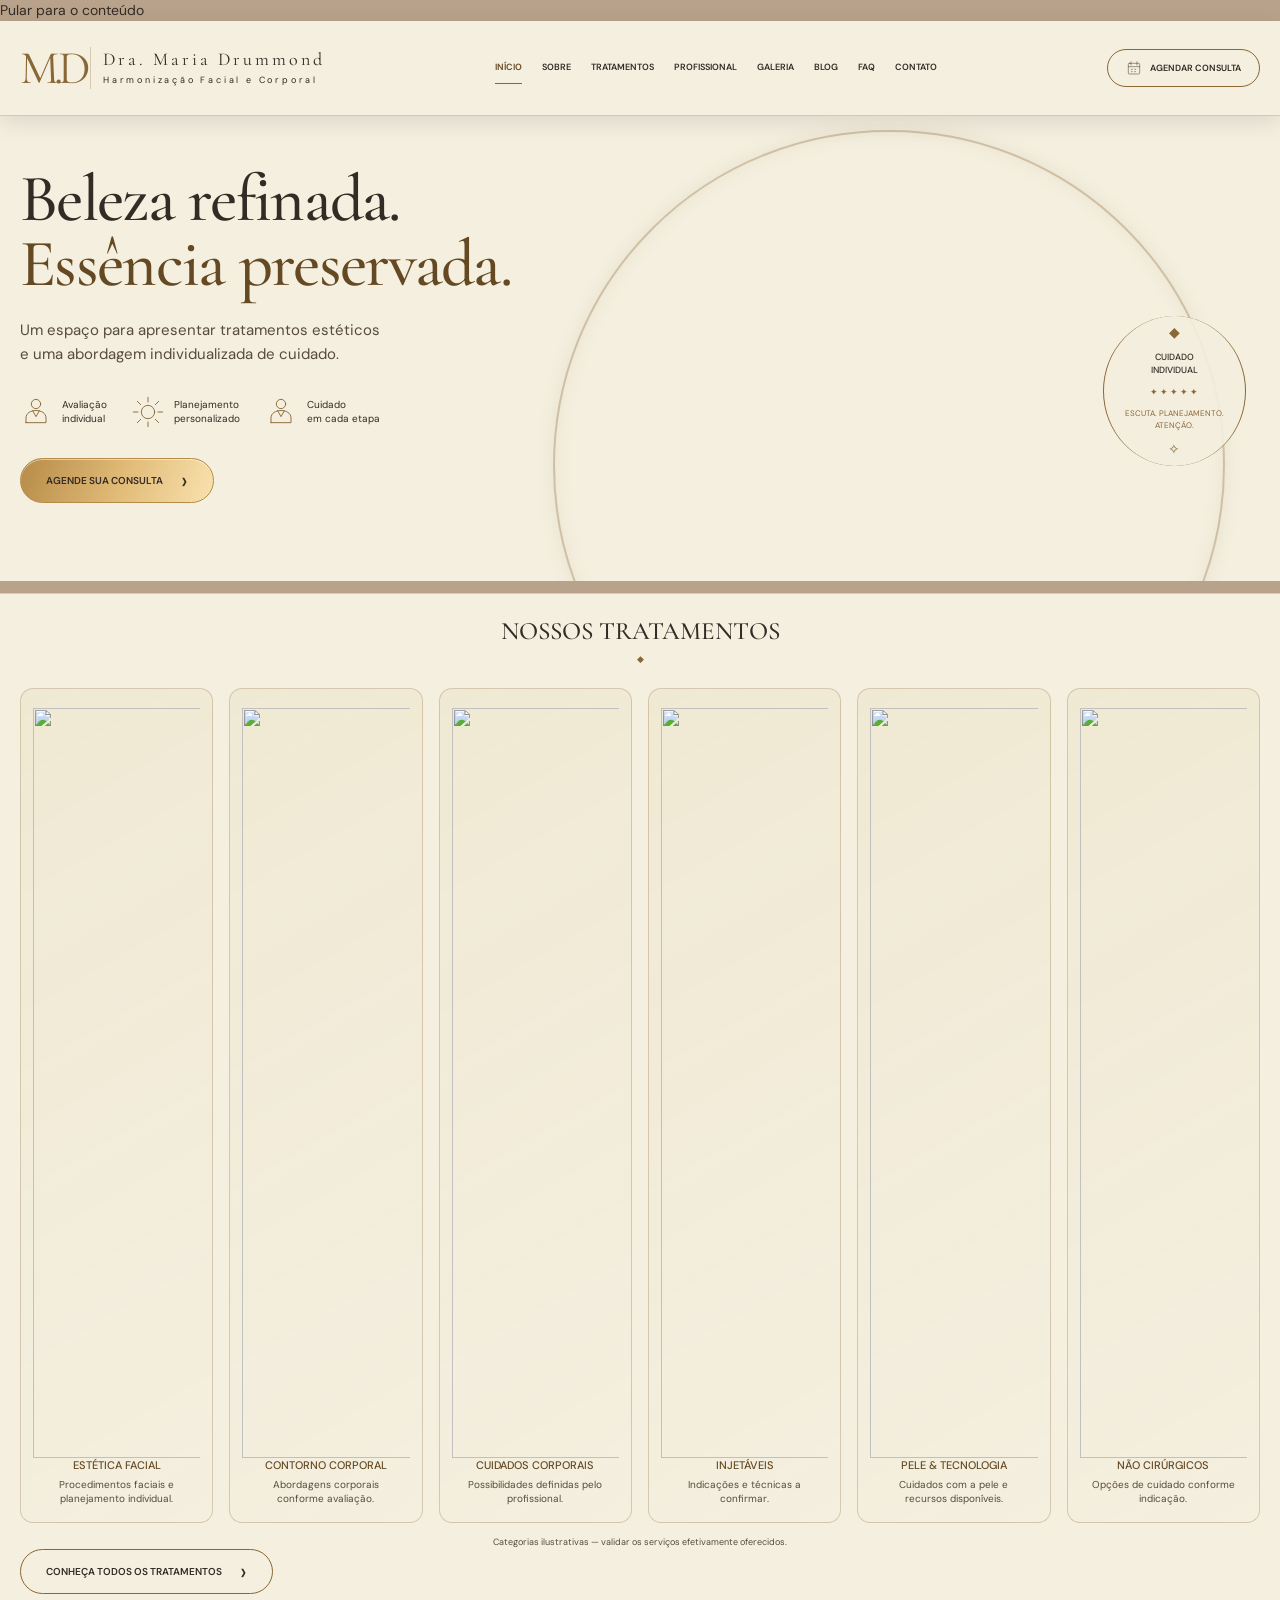
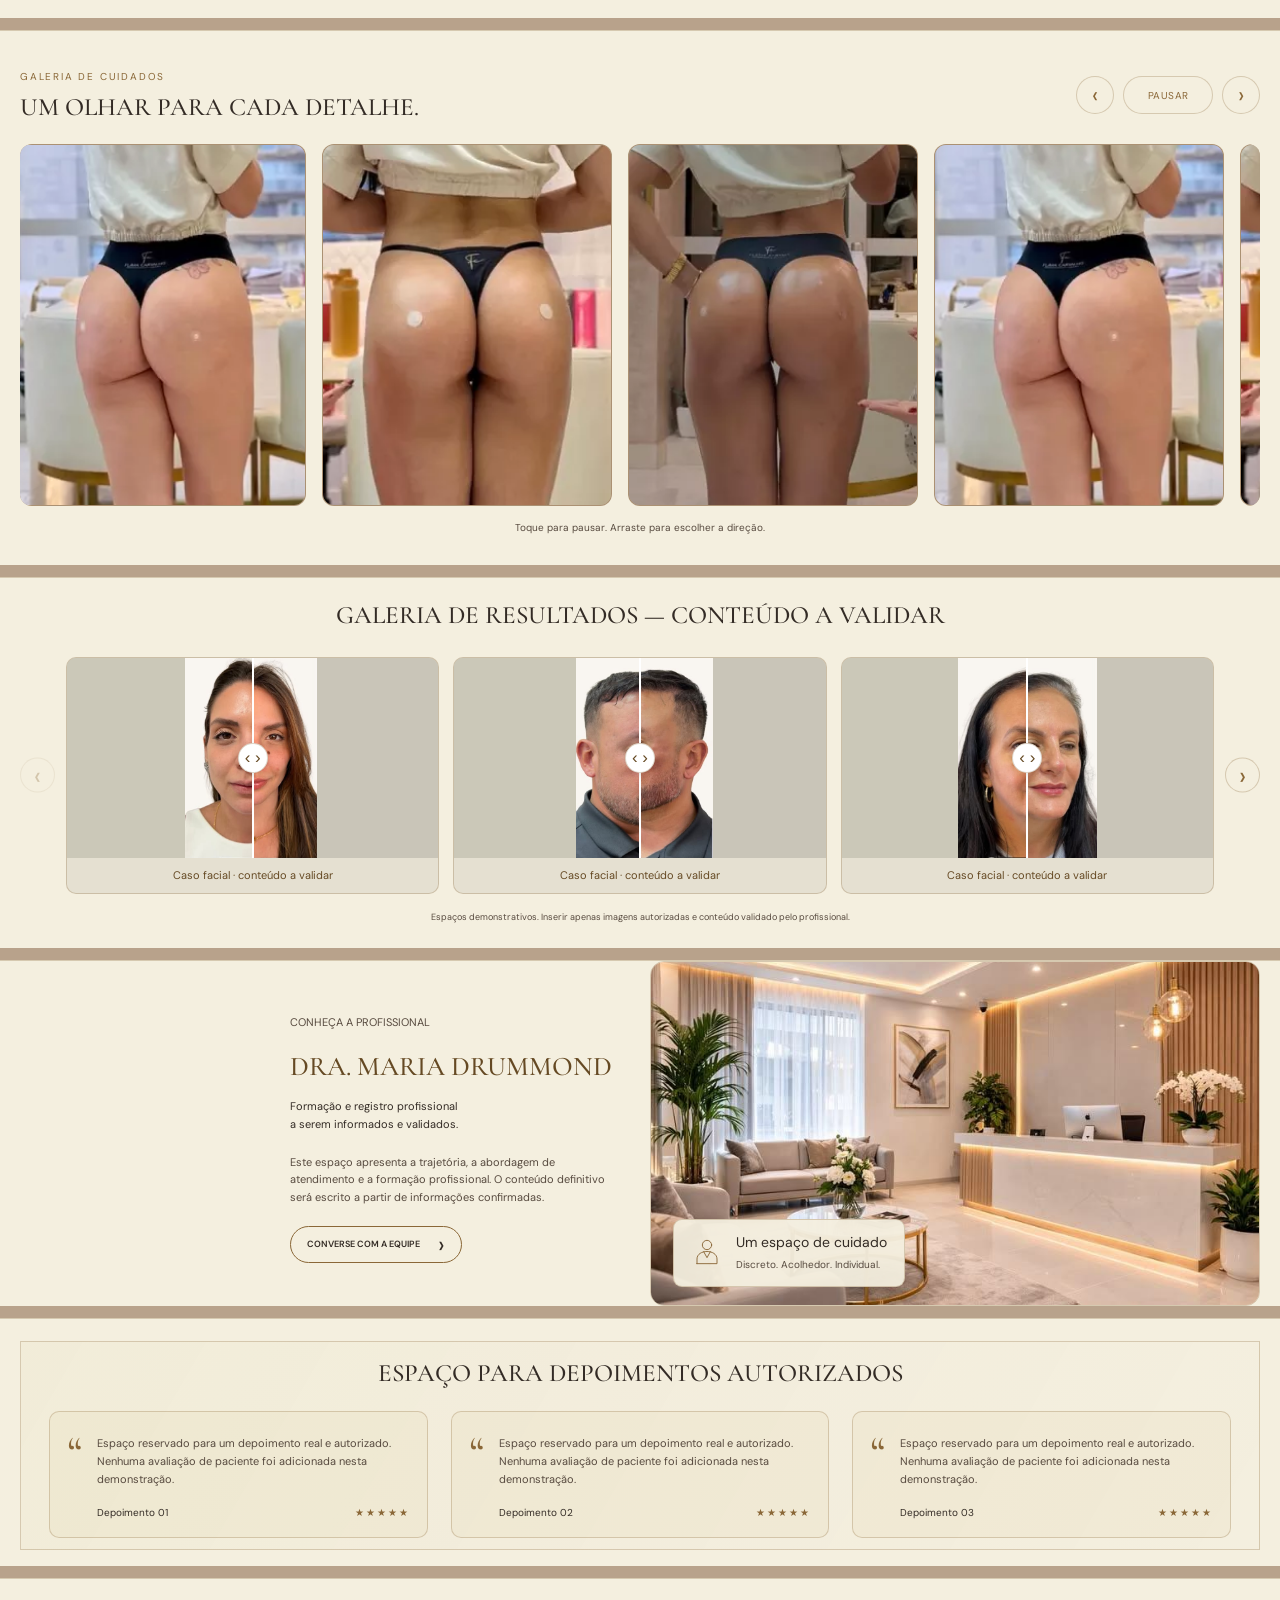
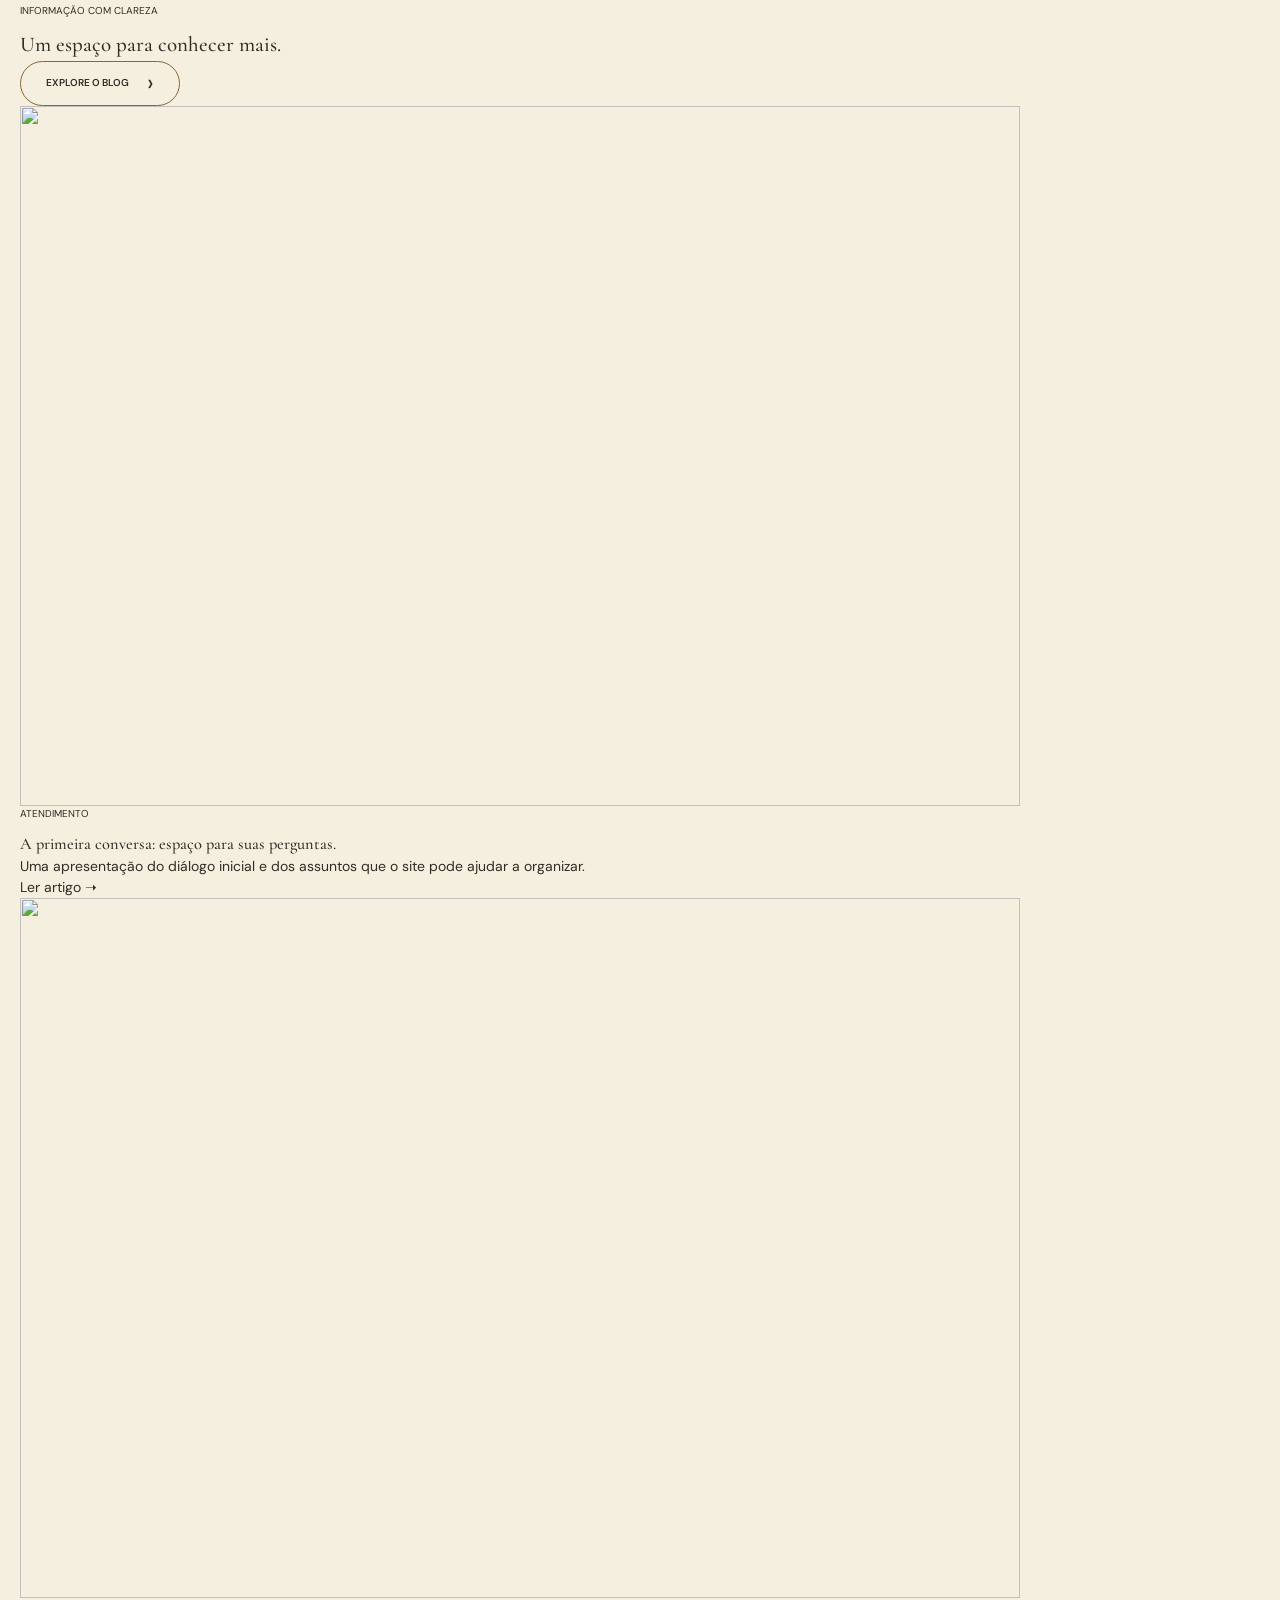
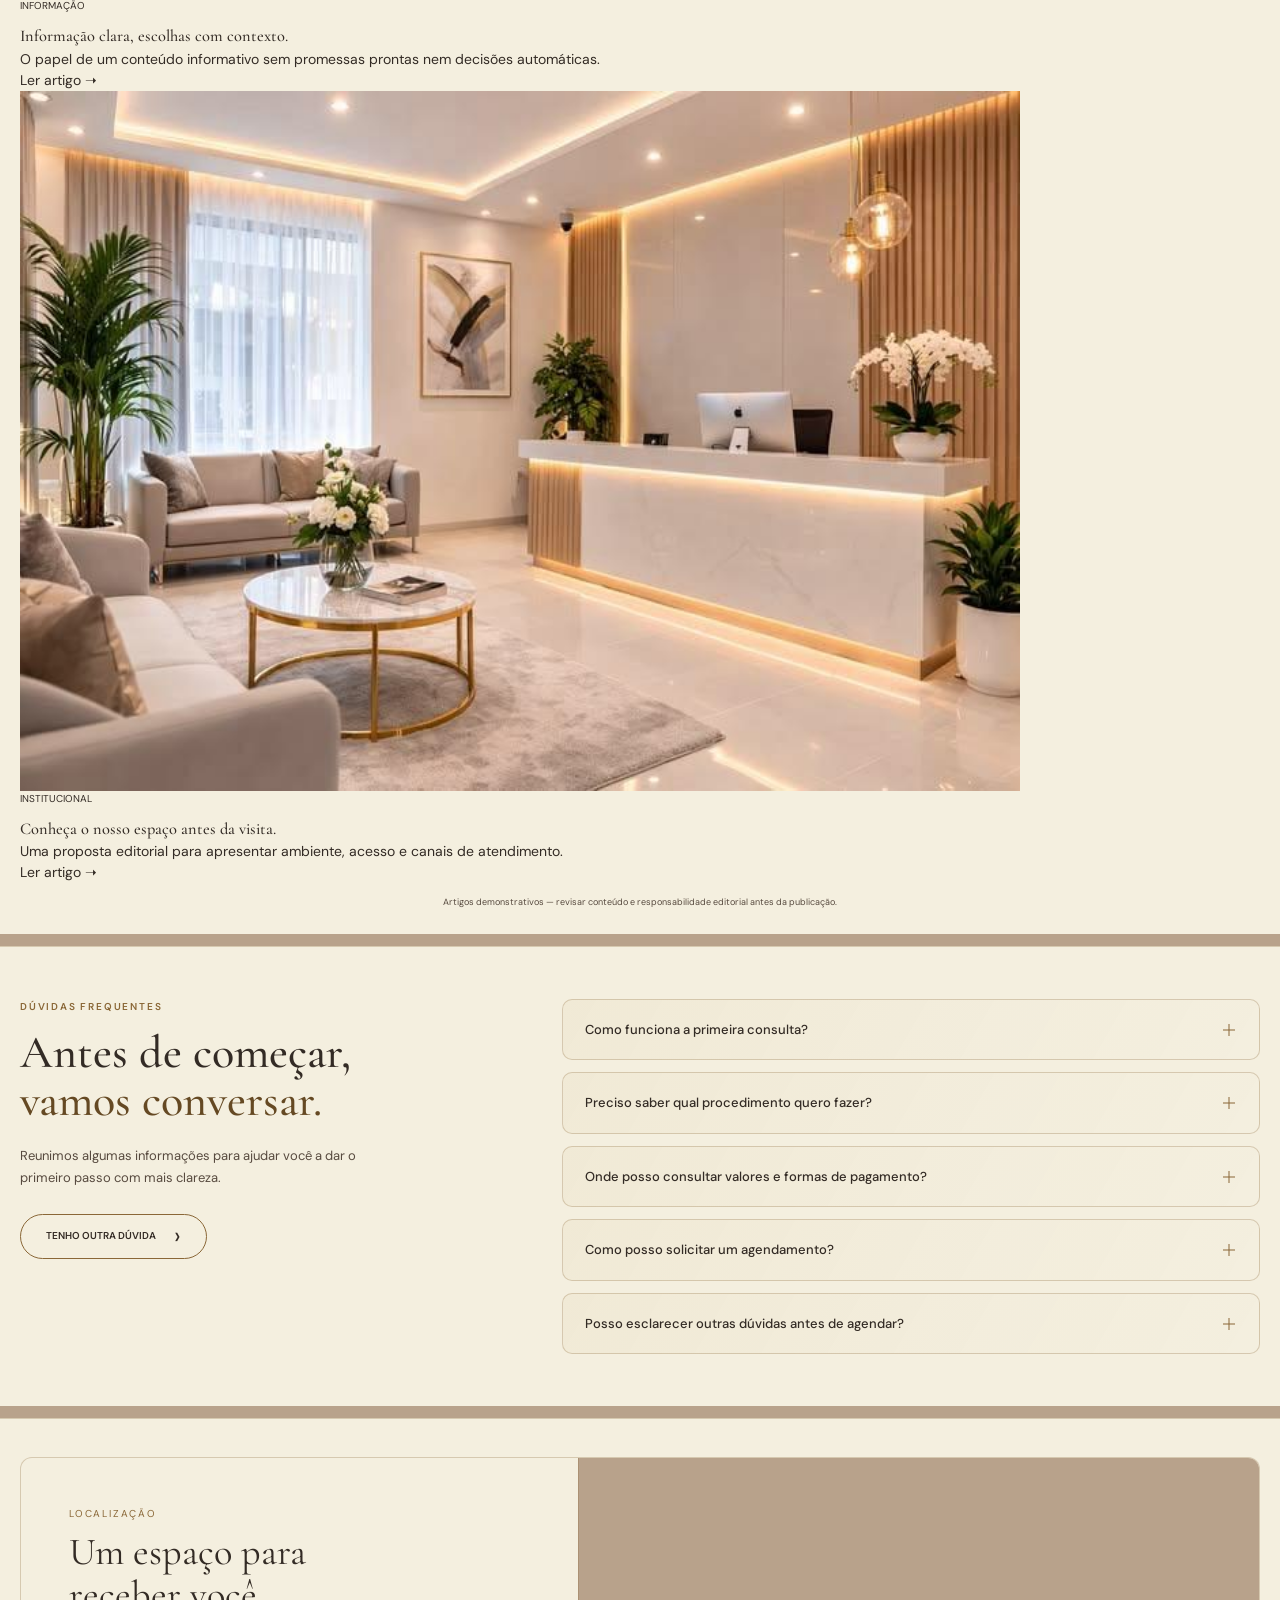
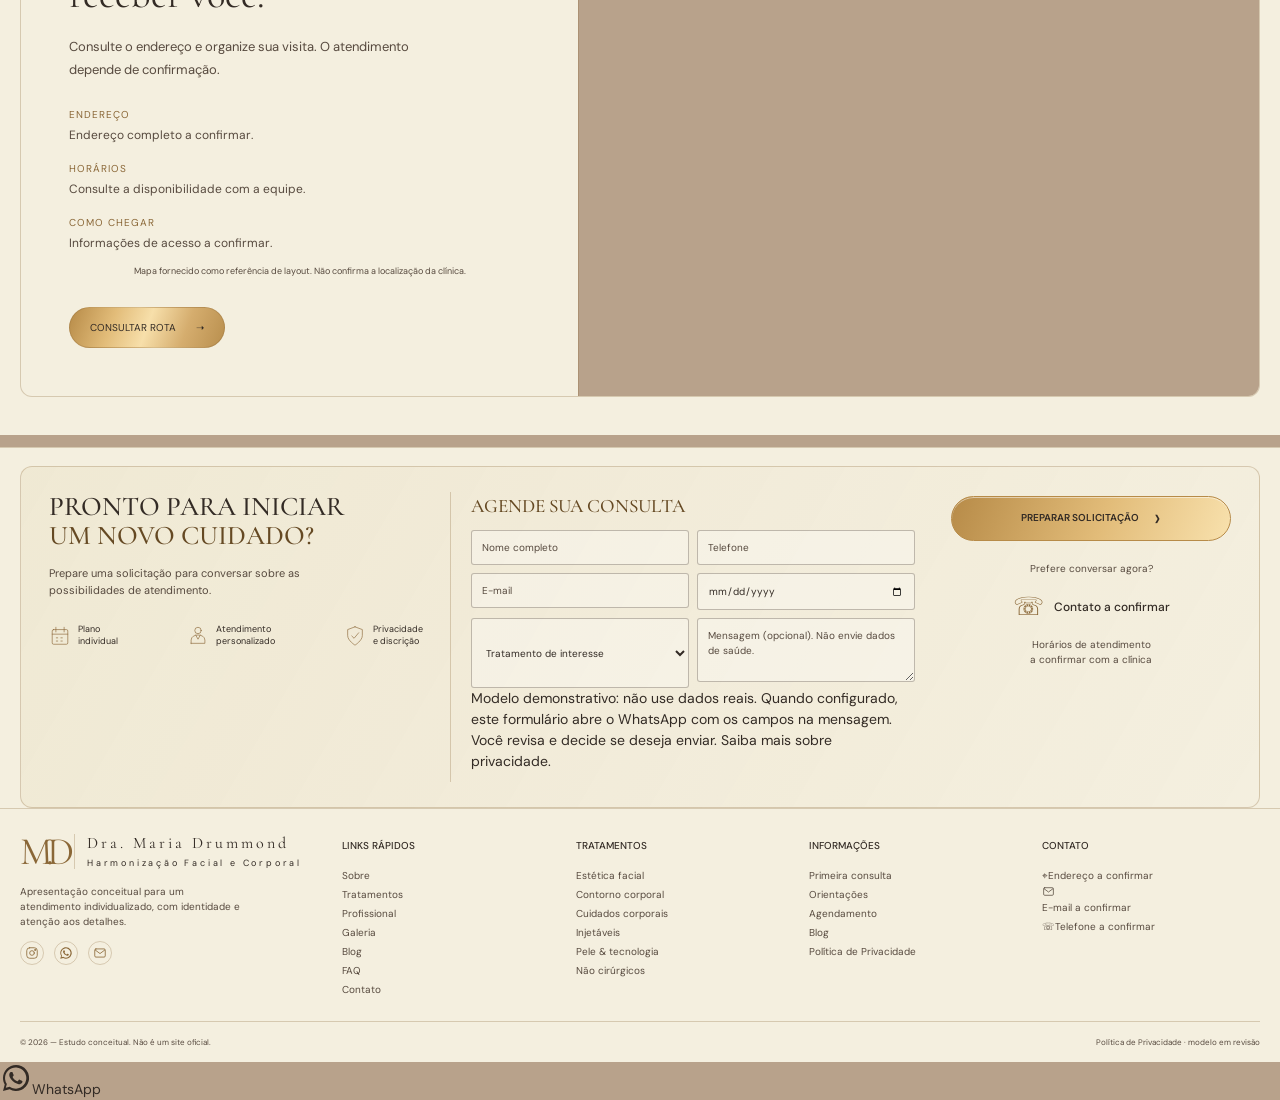
==== commit a28d7d3b: "Update index.html" ====
--- a/index.html
+++ b/index.html
@@ -92,4 +92,31 @@
       </a>
     </div>
   </div>
-</section><section class="photo-belt section-shell" id="galeria-facial"><div class="container"><div class="photo-belt-heading"><div><p class="photo-belt-eyebrow">Galeria de cuidados</p><h2 class="section-title">Um olhar para cada detalhe.</h2></div><div class="photo-belt-controls"><button type="button" class="belt-direction" data-belt-direction="1" aria-label="Mover fotos para a esquerda">‹</button><button type="button" class="belt-toggle" aria-controls="belt-viewport">Pausar</button><button type="button" class="belt-direction" data-belt-direction="-1" aria-label="Mover fotos para a direita">›</button></div></div><div class="belt-viewport" id="belt-viewport" tabindex="0" role="region" aria-label="Galeria de cuidados. Toque para pausar ou arraste para escolher a direção."><div class="belt-track"><div class="belt-group"><figure class="belt-card"><img src="src/b1.webp" alt="Imagem da galeria de cuidados 1" loading="lazy" draggable="false"></figure><figure class="belt-card"><img src="src/b2.webp" alt="Imagem da galeria de cuidados 2" loading="lazy" draggable="false"></figure><figure class="belt-card"><img src="src/b3.webp" alt="Imagem da galeria de cuidados 3" loading="lazy" draggable="false"></figure><figure class="belt-card"><img src="src/b1.webp" alt="Imagem da galeria de cuidados 4" loading="lazy" draggable="false"></figure><figure class="belt-card"><img src="src/b2.webp" alt="Imagem da galeria de cuidados 5" loading="lazy" draggable="false"></figure><figure class="belt-card"><img src="src/b3.webp" alt="Imagem da galeria de cuidados 6" loading="lazy" draggable="false"></figure></div></div></div><p class="belt-help">Toque para pausar. Arraste para escolher a direção.</p></div></section><section class="results section-shell" id="resultados"><div class="container"><h2 class="section-title reveal reveal-down">Galeria de resultados — conteúdo a validar</h2><div class="gallery-wrap"><button type="button" class="slider-arrow prev" data-gallery="-1" aria-label="Resultados anteriores">‹</button><div class="results-track" id="results-track" tabindex="0" role="region" aria-label="Galeria de resultados"><figure class="result-card"><div class="result-media result-compare" style="--position:50%"><img class="comparison-after" src="src/depois-1.jpg" alt="Imagem posterior, caso facial demonstrativo 1" loading="lazy" draggable="false"><div class="comparison-before"><img src="src/antes-1.jpg" alt="Imagem anterior, caso facial demonstrativo 1" loading="lazy" draggable="false"></div><span class="comparison-divider" aria-hidden="true"><span>‹ ›</span></span><input class="comparison-control" type="range" min="0" max="100" value="50" aria-label="Comparar imagens do caso facial 1"></div><figcaption>Caso facial · conteúdo a validar</figcaption></figure><figure class="result-card"><div class="result-media result-compare" style="--position:50%"><img class="comparison-after" src="src/depois-2.jpg" alt="Imagem posterior, caso facial demonstrativo 2" loading="lazy" draggable="false"><div class="comparison-before"><img src="src/antes-2.jpg" alt="Imagem anterior, caso facial demonstrativo 2" loading="lazy" draggable="false"></div><span class="comparison-divider" aria-hidden="true"><span>‹ ›</span></span><input class="comparison-control" type="range" min="0" max="100" value="50" aria-label="Comparar imagens do caso facial 2"></div><figcaption>Caso facial · conteúdo a validar</figcaption></figure><figure class="result-card"><div class="result-media result-compare" style="--position:50%"><img class="comparison-after" src="src/depois-3.jpg" alt="Imagem posterior, caso facial demonstrativo 3" loading="lazy" draggable="false"><div class="comparison-before"><img src="src/antes-3.jpg" alt="Imagem anterior, caso facial demonstrativo 3" loading="lazy" draggable="false"></div><span class="comparison-divider" aria-hidden="true"><span>‹ ›</span></span><input class="comparison-control" type="range" min="0" max="100" value="50" aria-label="Comparar imagens do caso facial 3"></div><figcaption>Caso facial · conteúdo a validar</figcaption></figure><figure class="result-card"><div class="result-media result-compare" style="--position:50%"><img class="comparison-after" src="src/depois-1.jpg" alt="Imagem posterior, caso facial demonstrativo 1" loading="lazy" draggable="false"><div class="comparison-before"><img src="src/antes-1.jpg" alt="Imagem anterior, caso facial demonstrativo 1" loading="lazy" draggable="false"></div><span class="comparison-divider" aria-hidden="true"><span>‹ ›</span></span><input class="comparison-control" type="range" min="0" max="100" value="50" aria-label="Comparar imagens do caso facial 1"></div><figcaption>Caso facial · conteúdo a validar</figcaption></figure></div><button type="button" class="slider-arrow next" data-gallery="1" aria-label="Próximos resultados">›</button></div><p class="results-note">Espaços demonstrativos. Inserir apenas imagens autorizadas e conteúdo validado pelo profissional.</p></div></section><section class="doctor section-shell" id="sobre"><div class="container doctor-grid"><div class="doctor-profile reveal reveal-left"><div class="doctor-photo-wrap"><div class="image-placeholder"></div><img class="asset doctor-photo" src="src/janedoe.jpg" alt="Retrato de apresentação profissional" loading="lazy"></div><div class="doctor-copy"><p class="eyebrow">Conheça a profissional</p><h2>Dra. Maria Drummond</h2><p class="credentials">Formação e registro profissional<br>a serem informados e validados.</p><p>Este espaço apresenta a trajetória, a abordagem de atendimento e a formação profissional. O conteúdo definitivo será escrito a partir de informações confirmadas.</p><a class="button outline" href="#consulta">Converse com a equipe <span>›</span></a></div></div><div class="clinic-photo-wrap reveal reveal-right"><div class="image-placeholder"></div><img class="asset clinic-photo" src="src/amb2.jpg" alt="Ambiente ilustrativo da clínica" loading="lazy"><div class="clinic-caption"><svg aria-hidden="true"><use href="#i-person"/></svg><div><strong>Um espaço de cuidado</strong><span>Discreto. Acolhedor. Individual.</span></div></div></div></div></section><section class="testimonials section-shell" id="depoimentos"><div class="container"><div class="testimonials-panel reveal reveal-up"><h2 class="section-title">Espaço para depoimentos autorizados</h2><div class="testimonial-grid" id="testimonial-track"><article class="testimonial-card"><span class="quote">“</span><div><p>Espaço reservado para um depoimento real e autorizado. Nenhuma avaliação de paciente foi adicionada nesta demonstração.</p><footer><span>Depoimento 01</span><span class="stars" aria-label="Elemento visual ilustrativo">★★★★★</span></footer></div></article><article class="testimonial-card"><span class="quote">“</span><div><p>Espaço reservado para um depoimento real e autorizado. Nenhuma avaliação de paciente foi adicionada nesta demonstração.</p><footer><span>Depoimento 02</span><span class="stars" aria-label="Elemento visual ilustrativo">★★★★★</span></footer></div></article><article class="testimonial-card"><span class="quote">“</span><div><p>Espaço reservado para um depoimento real e autorizado. Nenhuma avaliação de paciente foi adicionada nesta demonstração.</p><footer><span>Depoimento 03</span><span class="stars" aria-label="Elemento visual ilustrativo">★★★★★</span></footer></div></article></div><div class="slider-dots" aria-label="Navegação dos depoimentos"><button type="button" class="selected" data-slide="0" aria-label="Depoimento 1" aria-pressed="true"></button><button type="button" class="" data-slide="1" aria-label="Depoimento 2" aria-pressed="false"></button><button type="button" class="" data-slide="2" aria-label="Depoimento 3" aria-pressed="false"></button></div></div></div></section><section class="blog-preview section-shell" id="blog"><div class="container"><div class="section-heading-row"><div><p class="eyebrow">INFORMAÇÃO COM CLAREZA</p><h2>Um espaço para conhecer mais.</h2></div><a href="blog.html" class="button outline">Explore o blog <span>›</span></a></div><div class="blog-grid"><article class="blog-card reveal reveal-up" data-category="atendimento"><a class="blog-card-link" href="artigo-primeira-conversa.html"><div class="blog-art"><svg aria-hidden="true"><use href="#i-calendar"/></svg><span>CONTEÚDO DEMONSTRATIVO</span></div><div class="blog-card-copy"><p class="eyebrow">Atendimento</p><h3>A primeira conversa: espaço para suas perguntas</h3><p>Uma apresentação do diálogo inicial e dos assuntos que o site pode ajudar a organizar.</p><span class="blog-read">Ler artigo <span aria-hidden="true">➝</span></span></div></a></article><article class="blog-card reveal reveal-up" data-category="informação"><a class="blog-card-link" href="artigo-informacao-clareza.html"><div class="blog-art"><svg aria-hidden="true"><use href="#i-shield"/></svg><span>CONTEÚDO DEMONSTRATIVO</span></div><div class="blog-card-copy"><p class="eyebrow">Informação</p><h3>Informação clara, escolhas com contexto</h3><p>O papel de um conteúdo informativo sem promessas prontas nem decisões automáticas.</p><span class="blog-read">Ler artigo <span aria-hidden="true">➝</span></span></div></a></article><article class="blog-card reveal reveal-up" data-category="institucional"><a class="blog-card-link" href="artigo-conheca-espaco.html"><div class="blog-art"><svg aria-hidden="true"><use href="#i-person"/></svg><span>CONTEÚDO DEMONSTRATIVO</span></div><div class="blog-card-copy"><p class="eyebrow">Institucional</p><h3>Conheça o espaço antes da visita</h3><p>Uma proposta editorial para apresentar ambiente, acesso e canais de atendimento.</p><span class="blog-read">Ler artigo <span aria-hidden="true">➝</span></span></div></a></article></div><p class="demo-caption">Artigos demonstrativos — revisar conteúdo e responsabilidade editorial antes da publicação.</p></div></section><section class="faq-section section-shell" id="faq" aria-labelledby="faq-title"><div class="container faq-layout"><div class="faq-intro reveal reveal-left"><p class="faq-eyebrow">Dúvidas frequentes</p><h2 id="faq-title">Antes de começar,<br><span>vamos conversar.</span></h2><p class="faq-description">Reunimos algumas informações para ajudar você a dar o primeiro passo com mais clareza.</p><a class="button outline" href="#consulta">Tenho outra dúvida <span aria-hidden="true">›</span></a></div><div class="faq-list reveal reveal-right"><details class="faq-item"><summary><span>Como funciona a primeira consulta?</span><span class="faq-icon" aria-hidden="true"></span></summary><div class="faq-answer"><p>Este espaço pode explicar o atendimento inicial, a conversa sobre expectativas e a avaliação individual. O fluxo real deve ser confirmado com a equipe.</p></div></details><details class="faq-item"><summary><span>Preciso saber qual procedimento quero fazer?</span><span class="faq-icon" aria-hidden="true"></span></summary><div class="faq-answer"><p>Você pode apresentar suas dúvidas no contato inicial. O site não escolhe procedimentos nem substitui a conversa com o profissional.</p></div></details><details class="faq-item"><summary><span>Onde posso consultar valores e formas de pagamento?</span><span class="faq-icon" aria-hidden="true"></span></summary><div class="faq-answer"><p>Consulte a equipe sobre valores e condições. Este modelo não publica preços nem realiza orçamentos automáticos.</p></div></details><details class="faq-item"><summary><span>Como posso solicitar um agendamento?</span><span class="faq-icon" aria-hidden="true"></span></summary><div class="faq-answer"><p>O formulário prepara uma mensagem no WhatsApp quando um número autorizado estiver configurado. O envio depende de sua ação no aplicativo e a data precisa ser confirmada pela equipe.</p></div></details><details class="faq-item"><summary><span>Posso esclarecer outras dúvidas antes de agendar?</span><span class="faq-icon" aria-hidden="true"></span></summary><div class="faq-answer"><p>Use os canais confirmados da equipe. Evite relatar informações sensíveis no campo de mensagem deste modelo demonstrativo.</p></div></details></div></div></section><section class="clinic-location section-shell" id="localizacao"><div class="container"><div class="location-panel"><div class="location-copy"><p class="photo-belt-eyebrow">Localização</p><h2>Um espaço para<br>receber você.</h2><p class="location-intro">Consulte o endereço e organize sua visita. O atendimento depende de confirmação.</p><dl class="location-details"><div><dt>Endereço</dt><dd data-label="address">Endereço completo a confirmar.</dd></div><div><dt>Horários</dt><dd>Consulte a disponibilidade com a equipe.</dd></div><div><dt>Como chegar</dt><dd>Informações de acesso a confirmar.</dd></div></dl><p class="demo-caption map-demo-note">Mapa fornecido como referência de layout. Não confirma a localização da clínica.</p><a class="location-route" href="#consulta" data-contact="map">Consultar rota <span aria-hidden="true">➝</span></a></div><div class="location-map"><iframe src="https://www.google.com/maps/embed?pb=!1m18!1m12!1m3!1d3838.473205239135!2d-48.0413454!3d-15.831707499999997!2m3!1f0!2f0!3f0!3m2!1i1024!2i768!4f13.1!3m3!1m2!1s0x935a325f42832ad3%3A0x59143e7a3f584efa!2sDF%20Plaza%20Shopping!5e0!3m2!1spt-BR!2sbr!4v1792527088054!5m2!1spt-BR!2sbr" title="Mapa demonstrativo de referência: DF Plaza Shopping, não confirmado como endereço da clínica" width="400" height="300" style="border:0" allowfullscreen loading="lazy" referrerpolicy="strict-origin-when-cross-origin"></iframe></div></div></div></section><section class="consultation section-shell" id="consulta"><div class="container"><div class="consultation-panel reveal reveal-up"><div class="consultation-copy"><h2>Pronto para iniciar<br><span>um novo cuidado?</span></h2><p>Prepare uma solicitação para conversar sobre as possibilidades de atendimento.</p><div class="consultation-benefits"><span><svg aria-hidden="true"><use href="#i-calendar"/></svg>Plano<br>individual</span><span><svg aria-hidden="true"><use href="#i-person"/></svg>Atendimento<br>personalizado</span><span><svg aria-hidden="true"><use href="#i-shield"/></svg>Privacidade<br>e discrição</span></div></div><form id="consultation-form"><h3>Agende sua consulta</h3><div class="form-grid"><label><span>Nome completo</span><input name="nome" placeholder="Nome completo" autocomplete="name" maxlength="120" required></label><label><span>Telefone</span><input name="telefone" type="tel" placeholder="Telefone" autocomplete="tel" maxlength="30" required></label><label><span>E-mail</span><input name="email" type="email" placeholder="E-mail" autocomplete="email" maxlength="180"></label><label><span>Data preferida</span><input name="data" type="date" aria-label="Data preferida"></label><label><span>Interesse</span><select name="interesse"><option value="">Tratamento de interesse</option><option>Avaliação inicial</option><option>Estética facial</option><option>Contorno corporal</option><option>Cuidados corporais</option><option>Injetáveis</option><option>Pele & tecnologia</option><option>Não cirúrgicos</option></select></label><label><span>Mensagem</span><textarea name="mensagem" placeholder="Mensagem (opcional). Não envie dados de saúde." maxlength="1000" rows="2"></textarea></label></div><p class="form-privacy">Modelo demonstrativo: não use dados reais. Quando configurado, este formulário abre o WhatsApp com os campos na mensagem. Você revisa e decide se deseja enviar. <a href="politica-de-privacidade.html">Saiba mais sobre privacidade.</a></p><p class="form-status" id="form-status" role="status" aria-live="polite"></p></form><div class="consultation-action"><button class="button gold" type="submit" form="consultation-form">Preparar solicitação <span>›</span></button><p>Prefere conversar agora?</p><a class="phone-display" href="#consulta" data-contact="phone"><span aria-hidden="true">☏</span><strong data-label="phone">Contato a confirmar</strong></a><small>Horários de atendimento<br>a confirmar com a clínica</small></div></div></div></section></main><footer class="site-footer" id="informacoes"><div class="container footer-grid"><div class="footer-brand"><a class="brand" href="index.html#inicio"><span class="monogram">M . D</span><span>Dra. Maria Drummond<small>Harmonização Facial e Corporal</small></span></a><p>Apresentação conceitual para um atendimento individualizado, com identidade e atenção aos detalhes.</p><div class="social-list"><a href="index.html#consulta" data-contact="instagram" aria-label="Instagram"><svg aria-hidden="true"><use href="#i-instagram"/></svg></a><a href="index.html#consulta" data-contact="whatsapp" aria-label="WhatsApp"><svg aria-hidden="true"><use href="#i-whatsapp"/></svg></a><a href="index.html#consulta" data-contact="email" aria-label="E-mail"><svg aria-hidden="true"><use href="#i-mail"/></svg></a></div></div><div><h3>Links rápidos</h3><a href="index.html#sobre">Sobre</a><a href="tratamentos.html">Tratamentos</a><a href="index.html#sobre">Profissional</a><a href="index.html#resultados">Galeria</a><a href="blog.html">Blog</a><a href="index.html#faq">FAQ</a><a href="index.html#consulta">Contato</a></div><div><h3>Tratamentos</h3><a href="tratamentos.html#estetica-facial">Estética facial</a><a href="tratamentos.html#contorno-corporal">Contorno corporal</a><a href="tratamentos.html#cuidados-corporais">Cuidados corporais</a><a href="tratamentos.html#injetaveis">Injetáveis</a><a href="tratamentos.html#pele-tecnologia">Pele & tecnologia</a><a href="tratamentos.html#nao-cirurgicos">Não cirúrgicos</a></div><div><h3>Informações</h3><a href="index.html#consulta">Primeira consulta</a><a href="index.html#faq">Orientações</a><a href="index.html#consulta">Agendamento</a><a href="blog.html">Blog</a><a href="politica-de-privacidade.html">Política de Privacidade</a></div><div class="footer-contacts"><h3>Contato</h3><a class="footer-contact" href="index.html#localizacao" data-contact="map"><span aria-hidden="true">⌖</span><span data-label="address">Endereço a confirmar</span></a><a class="footer-contact footer-email" href="index.html#consulta" data-contact="email"><svg aria-hidden="true"><use href="#i-mail"/></svg><span data-label="email">E-mail a confirmar</span></a><a class="footer-contact" href="index.html#consulta" data-contact="phone"><span aria-hidden="true">☏</span><span data-label="phone">Telefone a confirmar</span></a></div></div><div class="container footer-bottom"><span>© <span id="year">2026</span> — Estudo conceitual. Não é um site oficial.</span><a href="politica-de-privacidade.html">Política de Privacidade · modelo em revisão</a></div></footer><a class="whatsapp-float" href="index.html#consulta" data-contact="whatsapp" aria-label="Conversar pelo WhatsApp"><svg aria-hidden="true"><use href="#i-whatsapp"/></svg><span class="whatsapp-label">WhatsApp</span></a><button type="button" id="back-to-top" class="back-to-top" aria-label="Voltar ao topo">↑</button><div class="contact-toast" id="contact-toast" role="status" aria-live="polite" hidden></div></body></html>
+</section><section class="photo-belt section-shell" id="galeria-facial"><div class="container"><div class="photo-belt-heading"><div><p class="photo-belt-eyebrow">Galeria de cuidados</p><h2 class="section-title">Um olhar para cada detalhe.</h2></div><div class="photo-belt-controls"><button type="button" class="belt-direction" data-belt-direction="1" aria-label="Mover fotos para a esquerda">‹</button><button type="button" class="belt-toggle" aria-controls="belt-viewport">Pausar</button><button type="button" class="belt-direction" data-belt-direction="-1" aria-label="Mover fotos para a direita">›</button></div></div><div class="belt-viewport" id="belt-viewport" tabindex="0" role="region" aria-label="Galeria de cuidados. Toque para pausar ou arraste para escolher a direção."><div class="belt-track"><div class="belt-group"><figure class="belt-card"><img src="src/b1.webp" alt="Imagem da galeria de cuidados 1" loading="lazy" draggable="false"></figure><figure class="belt-card"><img src="src/b2.webp" alt="Imagem da galeria de cuidados 2" loading="lazy" draggable="false"></figure><figure class="belt-card"><img src="src/b3.webp" alt="Imagem da galeria de cuidados 3" loading="lazy" draggable="false"></figure><figure class="belt-card"><img src="src/b1.webp" alt="Imagem da galeria de cuidados 4" loading="lazy" draggable="false"></figure><figure class="belt-card"><img src="src/b2.webp" alt="Imagem da galeria de cuidados 5" loading="lazy" draggable="false"></figure><figure class="belt-card"><img src="src/b3.webp" alt="Imagem da galeria de cuidados 6" loading="lazy" draggable="false"></figure></div></div></div><p class="belt-help">Toque para pausar. Arraste para escolher a direção.</p></div></section><section class="results section-shell" id="resultados"><div class="container"><h2 class="section-title reveal reveal-down">Galeria de resultados — conteúdo a validar</h2><div class="gallery-wrap"><button type="button" class="slider-arrow prev" data-gallery="-1" aria-label="Resultados anteriores">‹</button><div class="results-track" id="results-track" tabindex="0" role="region" aria-label="Galeria de resultados"><figure class="result-card"><div class="result-media result-compare" style="--position:50%"><img class="comparison-after" src="src/depois-1.jpg" alt="Imagem posterior, caso facial demonstrativo 1" loading="lazy" draggable="false"><div class="comparison-before"><img src="src/antes-1.jpg" alt="Imagem anterior, caso facial demonstrativo 1" loading="lazy" draggable="false"></div><span class="comparison-divider" aria-hidden="true"><span>‹ ›</span></span><input class="comparison-control" type="range" min="0" max="100" value="50" aria-label="Comparar imagens do caso facial 1"></div><figcaption>Caso facial · conteúdo a validar</figcaption></figure><figure class="result-card"><div class="result-media result-compare" style="--position:50%"><img class="comparison-after" src="src/depois-2.jpg" alt="Imagem posterior, caso facial demonstrativo 2" loading="lazy" draggable="false"><div class="comparison-before"><img src="src/antes-2.jpg" alt="Imagem anterior, caso facial demonstrativo 2" loading="lazy" draggable="false"></div><span class="comparison-divider" aria-hidden="true"><span>‹ ›</span></span><input class="comparison-control" type="range" min="0" max="100" value="50" aria-label="Comparar imagens do caso facial 2"></div><figcaption>Caso facial · conteúdo a validar</figcaption></figure><figure class="result-card"><div class="result-media result-compare" style="--position:50%"><img class="comparison-after" src="src/depois-3.jpg" alt="Imagem posterior, caso facial demonstrativo 3" loading="lazy" draggable="false"><div class="comparison-before"><img src="src/antes-3.jpg" alt="Imagem anterior, caso facial demonstrativo 3" loading="lazy" draggable="false"></div><span class="comparison-divider" aria-hidden="true"><span>‹ ›</span></span><input class="comparison-control" type="range" min="0" max="100" value="50" aria-label="Comparar imagens do caso facial 3"></div><figcaption>Caso facial · conteúdo a validar</figcaption></figure><figure class="result-card"><div class="result-media result-compare" style="--position:50%"><img class="comparison-after" src="src/depois-1.jpg" alt="Imagem posterior, caso facial demonstrativo 1" loading="lazy" draggable="false"><div class="comparison-before"><img src="src/antes-1.jpg" alt="Imagem anterior, caso facial demonstrativo 1" loading="lazy" draggable="false"></div><span class="comparison-divider" aria-hidden="true"><span>‹ ›</span></span><input class="comparison-control" type="range" min="0" max="100" value="50" aria-label="Comparar imagens do caso facial 1"></div><figcaption>Caso facial · conteúdo a validar</figcaption></figure></div><button type="button" class="slider-arrow next" data-gallery="1" aria-label="Próximos resultados">›</button></div><p class="results-note">Espaços demonstrativos. Inserir apenas imagens autorizadas e conteúdo validado pelo profissional.</p></div></section><section class="doctor section-shell" id="sobre"><div class="container doctor-grid"><div class="doctor-profile reveal reveal-left"><div class="doctor-photo-wrap"><div class="image-placeholder"></div><img class="asset doctor-photo" src="src/janedoe.jpg" alt="Retrato de apresentação profissional" loading="lazy"></div><div class="doctor-copy"><p class="eyebrow">Conheça a profissional</p><h2>Dra. Maria Drummond</h2><p class="credentials">Formação e registro profissional<br>a serem informados e validados.</p><p>Este espaço apresenta a trajetória, a abordagem de atendimento e a formação profissional. O conteúdo definitivo será escrito a partir de informações confirmadas.</p><a class="button outline" href="#consulta">Converse com a equipe <span>›</span></a></div></div><div class="clinic-photo-wrap reveal reveal-right"><div class="image-placeholder"></div><img class="asset clinic-photo" src="src/amb2.jpg" alt="Ambiente ilustrativo da clínica" loading="lazy"><div class="clinic-caption"><svg aria-hidden="true"><use href="#i-person"/></svg><div><strong>Um espaço de cuidado</strong><span>Discreto. Acolhedor. Individual.</span></div></div></div></div></section><section class="testimonials section-shell" id="depoimentos"><div class="container"><div class="testimonials-panel reveal reveal-up"><h2 class="section-title">Espaço para depoimentos autorizados</h2><div class="testimonial-grid" id="testimonial-track"><article class="testimonial-card"><span class="quote">“</span><div><p>Espaço reservado para um depoimento real e autorizado. Nenhuma avaliação de paciente foi adicionada nesta demonstração.</p><footer><span>Depoimento 01</span><span class="stars" aria-label="Elemento visual ilustrativo">★★★★★</span></footer></div></article><article class="testimonial-card"><span class="quote">“</span><div><p>Espaço reservado para um depoimento real e autorizado. Nenhuma avaliação de paciente foi adicionada nesta demonstração.</p><footer><span>Depoimento 02</span><span class="stars" aria-label="Elemento visual ilustrativo">★★★★★</span></footer></div></article><article class="testimonial-card"><span class="quote">“</span><div><p>Espaço reservado para um depoimento real e autorizado. Nenhuma avaliação de paciente foi adicionada nesta demonstração.</p><footer><span>Depoimento 03</span><span class="stars" aria-label="Elemento visual ilustrativo">★★★★★</span></footer></div></article></div><div class="slider-dots" aria-label="Navegação dos depoimentos"><button type="button" class="selected" data-slide="0" aria-label="Depoimento 1" aria-pressed="true"></button><button type="button" class="" data-slide="1" aria-label="Depoimento 2" aria-pressed="false"></button><button type="button" class="" data-slide="2" aria-label="Depoimento 3" aria-pressed="false"></button></div></div></div></section><section class="blog-preview section-shell" id="blog"><div class="container"><div class="section-heading-row"><div><p class="eyebrow">INFORMAÇÃO COM CLAREZA</p><h2>Um espaço para conhecer mais.</h2></div><a href="blog.html" class="button outline">Explore o blog <span>›</span></a></div><div class="blog-grid"><article class="blog-card reveal reveal-up" data-category="atendimento"><a class="blog-card-link" href="artigo-primeira-conversa.html"><div class="blog-art">
+  <img
+    class="blog-card-image"
+    src="src/perguntas.jpg"
+    alt=""
+    width="1000"
+    height="700"
+    loading="lazy"
+  >
+</div><div class="blog-card-copy"><p class="eyebrow">Atendimento</p><h3>A primeira conversa: espaço para suas perguntas.</h3><p>Uma apresentação do diálogo inicial e dos assuntos que o site pode ajudar a organizar.</p><span class="blog-read">Ler artigo <span aria-hidden="true">➝</span></span></div></a></article><article class="blog-card reveal reveal-up" data-category="informação"><a class="blog-card-link" href="artigo-informacao-clareza.html"><div class="blog-art">
+  <img
+    class="blog-card-image"
+    src="src/esp.jpg"
+    alt=""
+    width="1000"
+    height="700"
+    loading="lazy"
+  >
+</div><div class="blog-card-copy"><p class="eyebrow">Informação</p><h3>Informação clara, escolhas com contexto.</h3><p>O papel de um conteúdo informativo sem promessas prontas nem decisões automáticas.</p><span class="blog-read">Ler artigo <span aria-hidden="true">➝</span></span></div></a></article><article class="blog-card reveal reveal-up" data-category="institucional"><a class="blog-card-link" href="artigo-conheca-espaco.html"><div class="blog-art">
+  <img
+    class="blog-card-image"
+    src="src/amb2.jpg"
+    alt=""
+    width="1000"
+    height="700"
+    loading="lazy"
+  >
+</div><div class="blog-card-copy"><p class="eyebrow">Institucional</p><h3>Conheça o nosso espaço antes da visita.</h3><p>Uma proposta editorial para apresentar ambiente, acesso e canais de atendimento.</p><span class="blog-read">Ler artigo <span aria-hidden="true">➝</span></span></div></a></article></div><p class="demo-caption">Artigos demonstrativos — revisar conteúdo e responsabilidade editorial antes da publicação.</p></div></section><section class="faq-section section-shell" id="faq" aria-labelledby="faq-title"><div class="container faq-layout"><div class="faq-intro reveal reveal-left"><p class="faq-eyebrow">Dúvidas frequentes</p><h2 id="faq-title">Antes de começar,<br><span>vamos conversar.</span></h2><p class="faq-description">Reunimos algumas informações para ajudar você a dar o primeiro passo com mais clareza.</p><a class="button outline" href="#consulta">Tenho outra dúvida <span aria-hidden="true">›</span></a></div><div class="faq-list reveal reveal-right"><details class="faq-item"><summary><span>Como funciona a primeira consulta?</span><span class="faq-icon" aria-hidden="true"></span></summary><div class="faq-answer"><p>Este espaço pode explicar o atendimento inicial, a conversa sobre expectativas e a avaliação individual. O fluxo real deve ser confirmado com a equipe.</p></div></details><details class="faq-item"><summary><span>Preciso saber qual procedimento quero fazer?</span><span class="faq-icon" aria-hidden="true"></span></summary><div class="faq-answer"><p>Você pode apresentar suas dúvidas no contato inicial. O site não escolhe procedimentos nem substitui a conversa com o profissional.</p></div></details><details class="faq-item"><summary><span>Onde posso consultar valores e formas de pagamento?</span><span class="faq-icon" aria-hidden="true"></span></summary><div class="faq-answer"><p>Consulte a equipe sobre valores e condições. Este modelo não publica preços nem realiza orçamentos automáticos.</p></div></details><details class="faq-item"><summary><span>Como posso solicitar um agendamento?</span><span class="faq-icon" aria-hidden="true"></span></summary><div class="faq-answer"><p>O formulário prepara uma mensagem no WhatsApp quando um número autorizado estiver configurado. O envio depende de sua ação no aplicativo e a data precisa ser confirmada pela equipe.</p></div></details><details class="faq-item"><summary><span>Posso esclarecer outras dúvidas antes de agendar?</span><span class="faq-icon" aria-hidden="true"></span></summary><div class="faq-answer"><p>Use os canais confirmados da equipe. Evite relatar informações sensíveis no campo de mensagem deste modelo demonstrativo.</p></div></details></div></div></section><section class="clinic-location section-shell" id="localizacao"><div class="container"><div class="location-panel"><div class="location-copy"><p class="photo-belt-eyebrow">Localização</p><h2>Um espaço para<br>receber você.</h2><p class="location-intro">Consulte o endereço e organize sua visita. O atendimento depende de confirmação.</p><dl class="location-details"><div><dt>Endereço</dt><dd data-label="address">Endereço completo a confirmar.</dd></div><div><dt>Horários</dt><dd>Consulte a disponibilidade com a equipe.</dd></div><div><dt>Como chegar</dt><dd>Informações de acesso a confirmar.</dd></div></dl><p class="demo-caption map-demo-note">Mapa fornecido como referência de layout. Não confirma a localização da clínica.</p><a class="location-route" href="#consulta" data-contact="map">Consultar rota <span aria-hidden="true">➝</span></a></div><div class="location-map"><iframe src="https://www.google.com/maps/embed?pb=!1m18!1m12!1m3!1d3838.473205239135!2d-48.0413454!3d-15.831707499999997!2m3!1f0!2f0!3f0!3m2!1i1024!2i768!4f13.1!3m3!1m2!1s0x935a325f42832ad3%3A0x59143e7a3f584efa!2sDF%20Plaza%20Shopping!5e0!3m2!1spt-BR!2sbr!4v1792527088054!5m2!1spt-BR!2sbr" title="Mapa demonstrativo de referência: DF Plaza Shopping, não confirmado como endereço da clínica" width="400" height="300" style="border:0" allowfullscreen loading="lazy" referrerpolicy="strict-origin-when-cross-origin"></iframe></div></div></div></section><section class="consultation section-shell" id="consulta"><div class="container"><div class="consultation-panel reveal reveal-up"><div class="consultation-copy"><h2>Pronto para iniciar<br><span>um novo cuidado?</span></h2><p>Prepare uma solicitação para conversar sobre as possibilidades de atendimento.</p><div class="consultation-benefits"><span><svg aria-hidden="true"><use href="#i-calendar"/></svg>Plano<br>individual</span><span><svg aria-hidden="true"><use href="#i-person"/></svg>Atendimento<br>personalizado</span><span><svg aria-hidden="true"><use href="#i-shield"/></svg>Privacidade<br>e discrição</span></div></div><form id="consultation-form"><h3>Agende sua consulta</h3><div class="form-grid"><label><span>Nome completo</span><input name="nome" placeholder="Nome completo" autocomplete="name" maxlength="120" required></label><label><span>Telefone</span><input name="telefone" type="tel" placeholder="Telefone" autocomplete="tel" maxlength="30" required></label><label><span>E-mail</span><input name="email" type="email" placeholder="E-mail" autocomplete="email" maxlength="180"></label><label><span>Data preferida</span><input name="data" type="date" aria-label="Data preferida"></label><label><span>Interesse</span><select name="interesse"><option value="">Tratamento de interesse</option><option>Avaliação inicial</option><option>Estética facial</option><option>Contorno corporal</option><option>Cuidados corporais</option><option>Injetáveis</option><option>Pele & tecnologia</option><option>Não cirúrgicos</option></select></label><label><span>Mensagem</span><textarea name="mensagem" placeholder="Mensagem (opcional). Não envie dados de saúde." maxlength="1000" rows="2"></textarea></label></div><p class="form-privacy">Modelo demonstrativo: não use dados reais. Quando configurado, este formulário abre o WhatsApp com os campos na mensagem. Você revisa e decide se deseja enviar. <a href="politica-de-privacidade.html">Saiba mais sobre privacidade.</a></p><p class="form-status" id="form-status" role="status" aria-live="polite"></p></form><div class="consultation-action"><button class="button gold" type="submit" form="consultation-form">Preparar solicitação <span>›</span></button><p>Prefere conversar agora?</p><a class="phone-display" href="#consulta" data-contact="phone"><span aria-hidden="true">☏</span><strong data-label="phone">Contato a confirmar</strong></a><small>Horários de atendimento<br>a confirmar com a clínica</small></div></div></div></section></main><footer class="site-footer" id="informacoes"><div class="container footer-grid"><div class="footer-brand"><a class="brand" href="index.html#inicio"><span class="monogram">M . D</span><span>Dra. Maria Drummond<small>Harmonização Facial e Corporal</small></span></a><p>Apresentação conceitual para um atendimento individualizado, com identidade e atenção aos detalhes.</p><div class="social-list"><a href="index.html#consulta" data-contact="instagram" aria-label="Instagram"><svg aria-hidden="true"><use href="#i-instagram"/></svg></a><a href="index.html#consulta" data-contact="whatsapp" aria-label="WhatsApp"><svg aria-hidden="true"><use href="#i-whatsapp"/></svg></a><a href="index.html#consulta" data-contact="email" aria-label="E-mail"><svg aria-hidden="true"><use href="#i-mail"/></svg></a></div></div><div><h3>Links rápidos</h3><a href="index.html#sobre">Sobre</a><a href="tratamentos.html">Tratamentos</a><a href="index.html#sobre">Profissional</a><a href="index.html#resultados">Galeria</a><a href="blog.html">Blog</a><a href="index.html#faq">FAQ</a><a href="index.html#consulta">Contato</a></div><div><h3>Tratamentos</h3><a href="tratamentos.html#estetica-facial">Estética facial</a><a href="tratamentos.html#contorno-corporal">Contorno corporal</a><a href="tratamentos.html#cuidados-corporais">Cuidados corporais</a><a href="tratamentos.html#injetaveis">Injetáveis</a><a href="tratamentos.html#pele-tecnologia">Pele & tecnologia</a><a href="tratamentos.html#nao-cirurgicos">Não cirúrgicos</a></div><div><h3>Informações</h3><a href="index.html#consulta">Primeira consulta</a><a href="index.html#faq">Orientações</a><a href="index.html#consulta">Agendamento</a><a href="blog.html">Blog</a><a href="politica-de-privacidade.html">Política de Privacidade</a></div><div class="footer-contacts"><h3>Contato</h3><a class="footer-contact" href="index.html#localizacao" data-contact="map"><span aria-hidden="true">⌖</span><span data-label="address">Endereço a confirmar</span></a><a class="footer-contact footer-email" href="index.html#consulta" data-contact="email"><svg aria-hidden="true"><use href="#i-mail"/></svg><span data-label="email">E-mail a confirmar</span></a><a class="footer-contact" href="index.html#consulta" data-contact="phone"><span aria-hidden="true">☏</span><span data-label="phone">Telefone a confirmar</span></a></div></div><div class="container footer-bottom"><span>© <span id="year">2026</span> — Estudo conceitual. Não é um site oficial.</span><a href="politica-de-privacidade.html">Política de Privacidade · modelo em revisão</a></div></footer><a class="whatsapp-float" href="index.html#consulta" data-contact="whatsapp" aria-label="Conversar pelo WhatsApp"><svg aria-hidden="true"><use href="#i-whatsapp"/></svg><span class="whatsapp-label">WhatsApp</span></a><button type="button" id="back-to-top" class="back-to-top" aria-label="Voltar ao topo">↑</button><div class="contact-toast" id="contact-toast" role="status" aria-live="polite" hidden></div></body></html>
